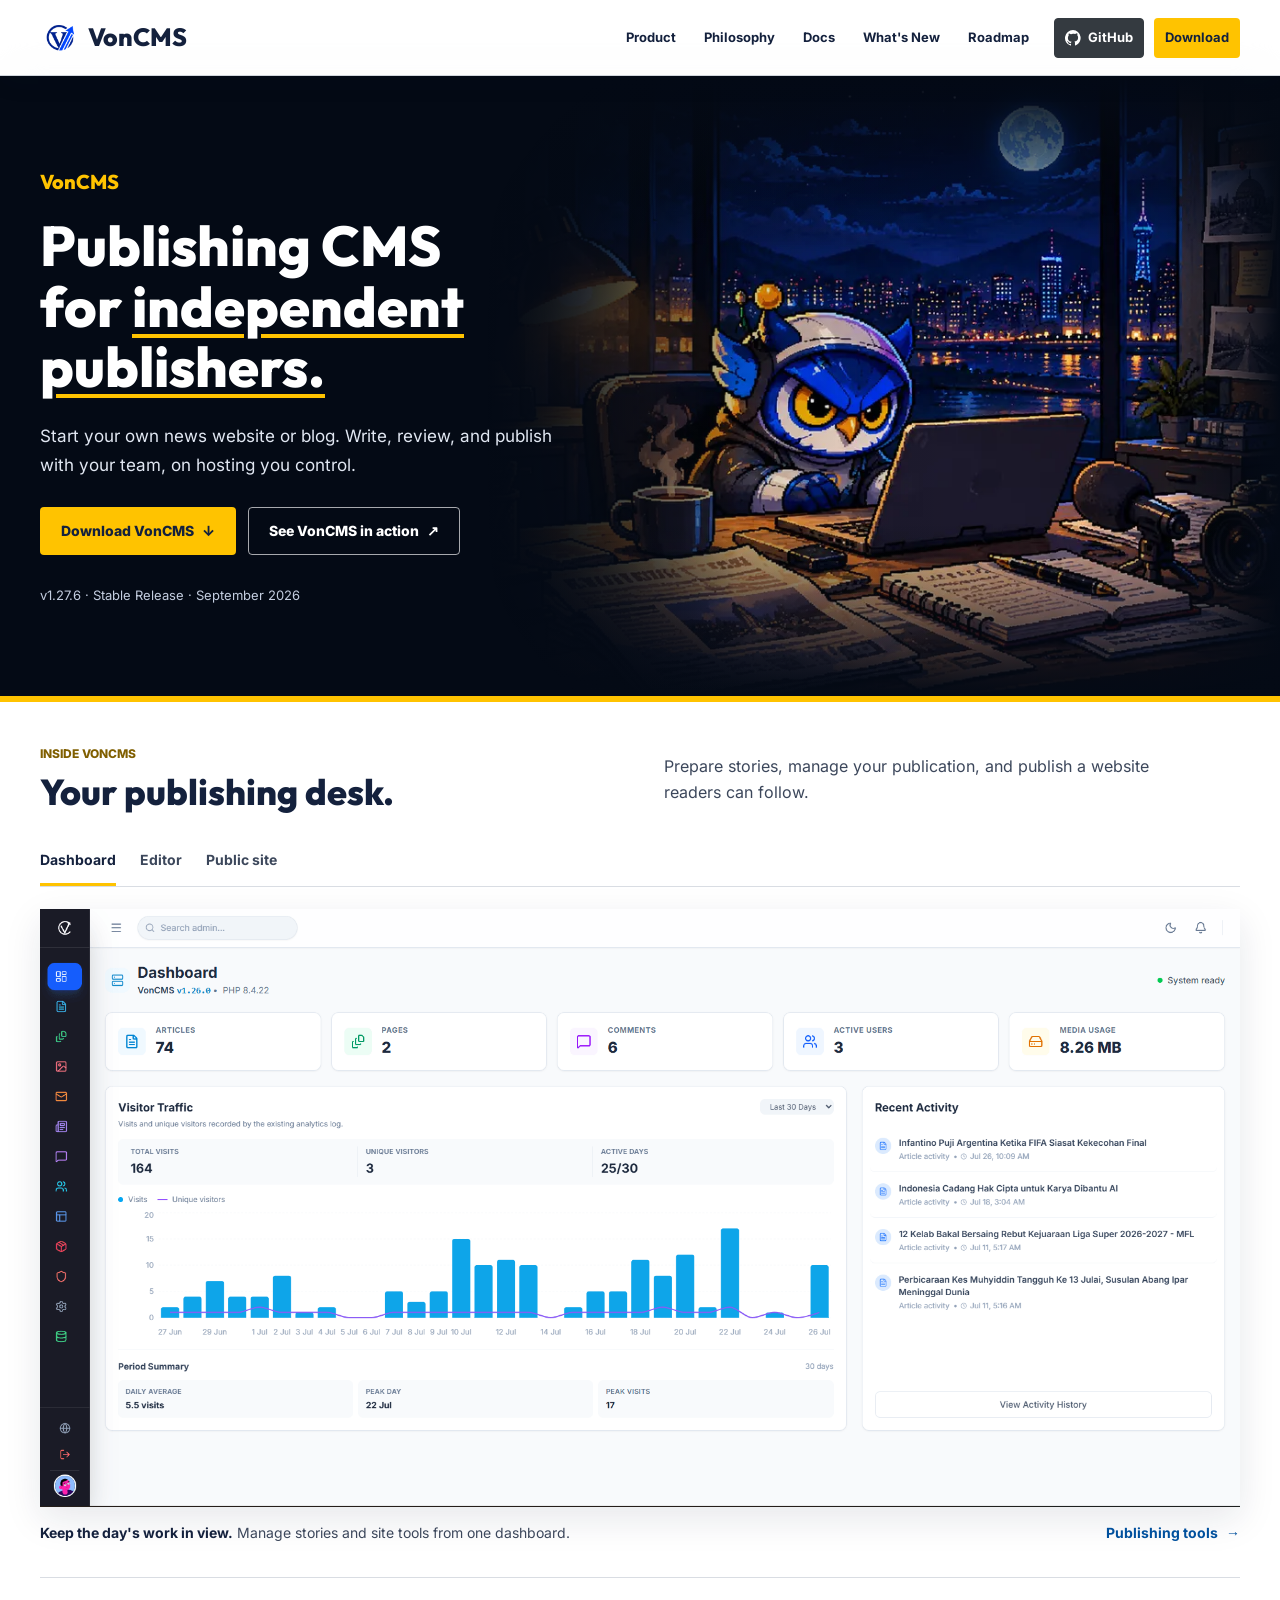
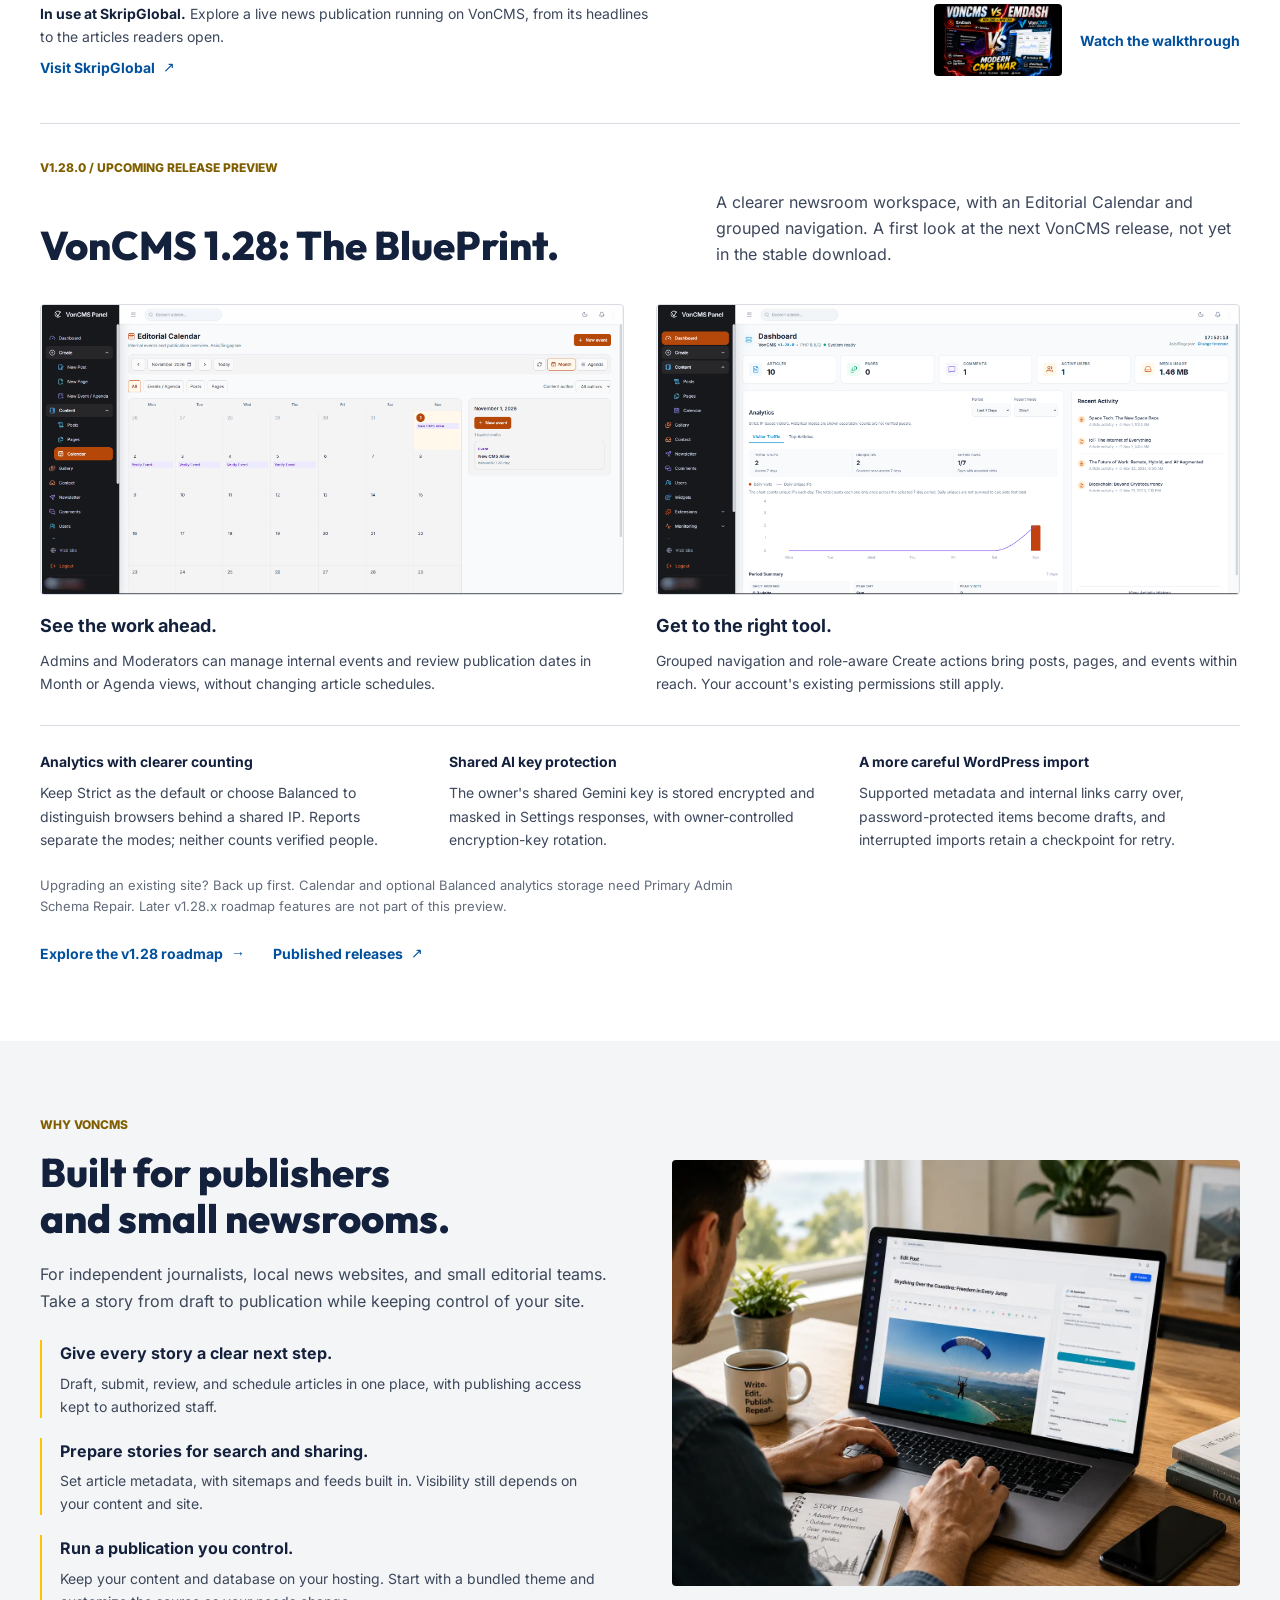
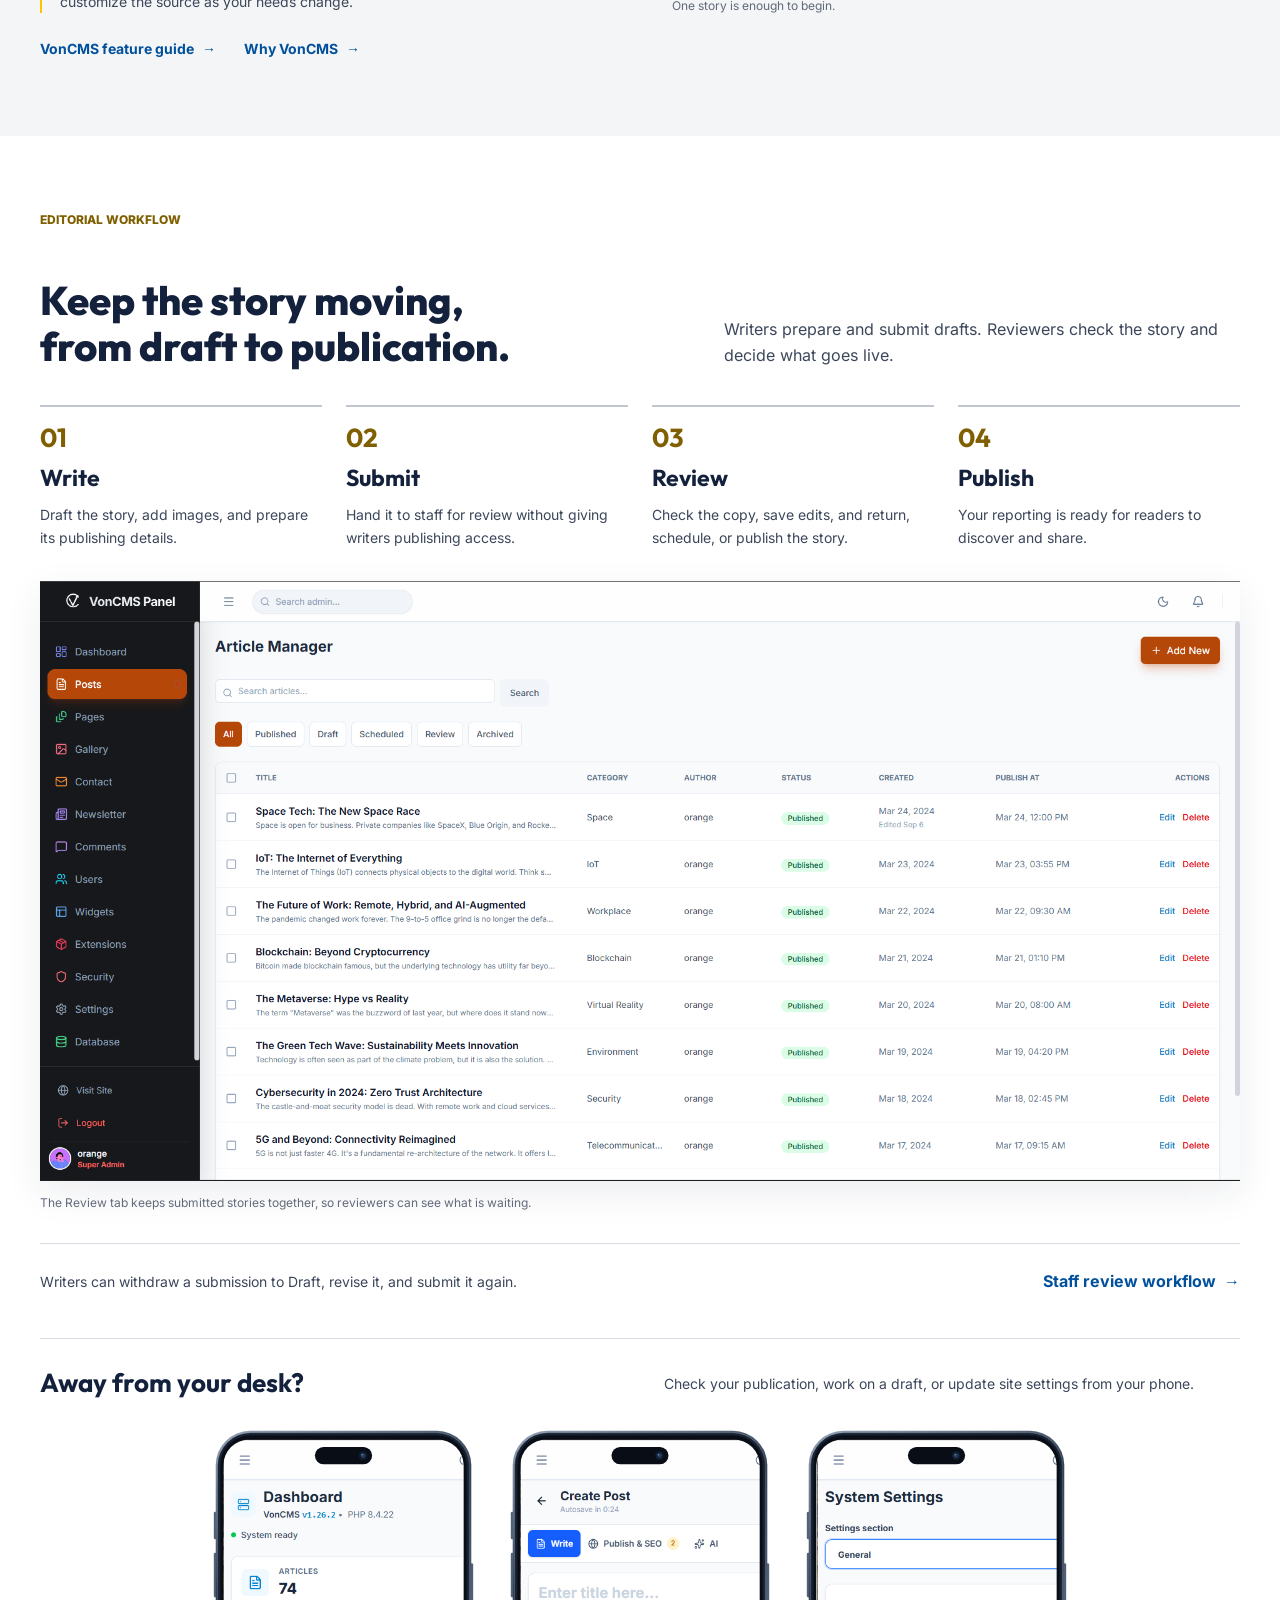
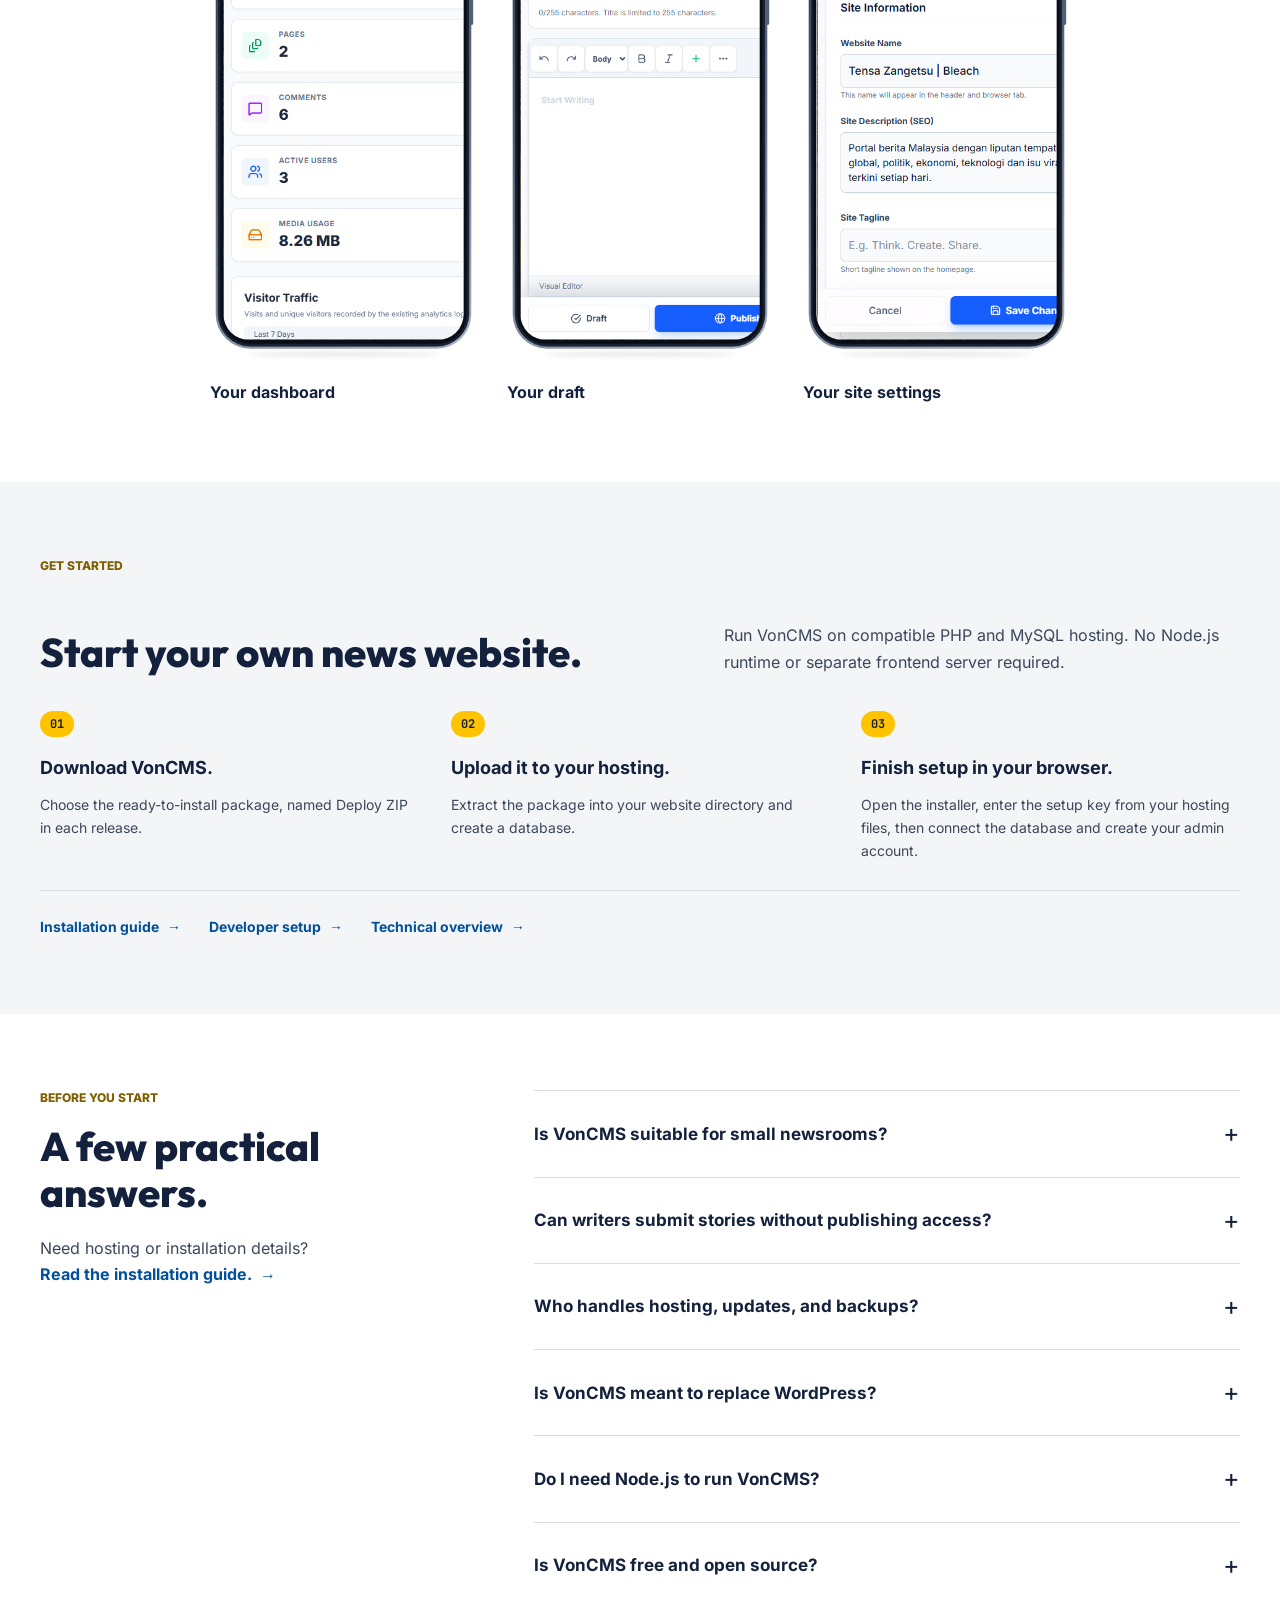
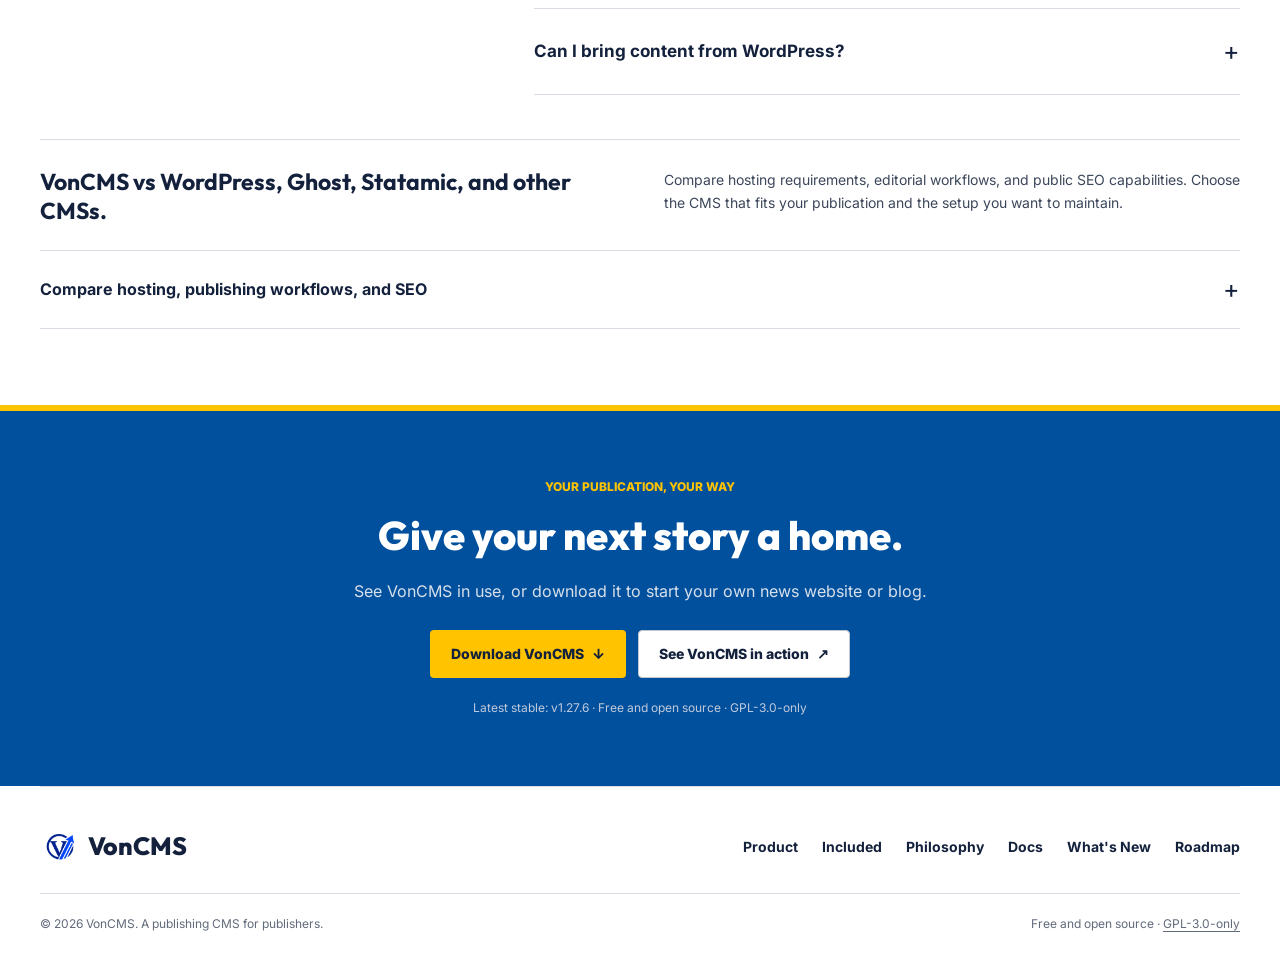
==== index.html @ f48add12 "Highlight upcoming VonCMS 1.28 with newsroom UI previews" ====
<!DOCTYPE html>
<html lang="en">
<head>
<meta charset="UTF-8">
<meta name="viewport" content="width=device-width, initial-scale=1">
<meta name="referrer" content="strict-origin-when-cross-origin">
<meta name="robots" content="index, follow, max-image-preview:large">
<title>Self-Hosted News &amp; Publishing CMS for Newsrooms | VonCMS</title>
<meta name="description" content="VonCMS is a self-hosted content management system (CMS) for publishers, journalists, and small newsrooms. Run news websites and blogs on your own hosting.">
<link rel="canonical" href="https://getvoncms.com/">
<link rel="alternate" hreflang="en" href="https://getvoncms.com/">
<link rel="alternate" hreflang="x-default" href="https://getvoncms.com/">
<link rel="icon" type="image/x-icon" href="upload/icon.ico?v=20260811">
<link rel="apple-touch-icon" href="upload/logo2.png">
<meta property="og:type" content="website">
<meta property="og:url" content="https://getvoncms.com/">
<meta property="og:title" content="Self-Hosted News &amp; Publishing CMS for Newsrooms | VonCMS">
<meta property="og:description" content="VonCMS is a self-hosted content management system (CMS) for publishers, journalists, and small newsrooms. Run news websites and blogs on your own hosting.">
<meta property="og:site_name" content="VonCMS">
<meta property="og:locale" content="en_US">
<meta property="og:image" content="https://getvoncms.com/upload/owlr.png">
<meta property="og:image:width" content="1024">
<meta property="og:image:height" content="1024">
<meta property="og:image:alt" content="Vorro, the VonCMS owl mascot">
<meta name="twitter:card" content="summary_large_image">
<meta name="twitter:url" content="https://getvoncms.com/">
<meta name="twitter:title" content="Self-Hosted News &amp; Publishing CMS for Newsrooms | VonCMS">
<meta name="twitter:description" content="VonCMS is a self-hosted content management system (CMS) for publishers, journalists, and small newsrooms. Run news websites and blogs on your own hosting.">
<meta name="twitter:image" content="https://getvoncms.com/upload/owlr.png">
<meta name="twitter:image:alt" content="Vorro, the VonCMS owl mascot">
<script type="application/ld+json">
{
  "@context": "https://schema.org",
  "@type": "SoftwareApplication",
  "@id": "https://getvoncms.com/#software",
  "name": "VonCMS",
  "url": "https://getvoncms.com/",
  "operatingSystem": "Linux, Windows",
  "applicationCategory": "BusinessApplication",
  "applicationSubCategory": "Publishing CMS",
  "softwareVersion": "1.27.6",
  "description": "VonCMS is a self-hosted content management system (CMS) for publishers, journalists, and small newsrooms. Run news websites and blogs on your own hosting.",
  "publisher": {
    "@id": "https://getvoncms.com/#project"
  },
  "offers": {
    "@type": "Offer",
    "price": "0",
    "priceCurrency": "USD"
  },
  "license": "https://github.com/Vondereich/VonCMS/blob/main/LICENSE.md",
  "downloadUrl": "https://github.com/Vondereich/VonCMS/releases/latest",
  "releaseNotes": "https://getvoncms.com/whats-new.html",
  "audience": {
    "@type": "Audience",
    "audienceType": "Newsrooms, publishers, and journalists"
  },
  "author": {
    "@type": "Organization",
    "name": "Vondereich"
  }
}
</script>
<script type="application/ld+json">
{
  "@context": "https://schema.org", "@type": "WebSite", "name": "VonCMS",
  "url": "https://getvoncms.com/", "description": "A self-hosted news and publishing CMS for newsrooms, publishers, and journalists.",
  "publisher": { "@id": "https://getvoncms.com/#project" }
}
</script>
<script type="application/ld+json">
{
  "@context": "https://schema.org",
  "@type": ["Organization", "Project"],
  "@id": "https://getvoncms.com/#project",
  "name": "VonCMS",
  "url": "https://getvoncms.com/",
  "description": "An open-source project developing a self-hosted news and publishing CMS.",
  "logo": "https://getvoncms.com/upload/logo2.png",
  "sameAs": ["https://github.com/Vondereich/VonCMS"]
}
</script>
<script type="application/ld+json">
{
  "@context": "https://schema.org", "@type": "FAQPage",
  "mainEntity": [
    { "@type": "Question", "name": "Is VonCMS suitable for small newsrooms?", "acceptedAnswer": { "@type": "Answer", "text": "VonCMS is a self-hosted publishing CMS for independent publishers, local news websites, and small editorial teams. It brings writing, staff review, scheduling, and a public website together. Check the hosting requirements and test your workflow before moving a live publication." } },
    { "@type": "Question", "name": "Can writers submit stories without publishing access?", "acceptedAnswer": { "@type": "Answer", "text": "Yes. Writers can prepare and submit drafts for staff review without permission to publish them. Moderators, Admins, and Root can return a submission for changes, schedule it, or publish it." } },
    { "@type": "Question", "name": "Who handles hosting, updates, and backups?", "acceptedAnswer": { "@type": "Answer", "text": "Your publication is responsible for hosting, CMS updates, and backups. Manage them yourself or arrange help with a developer or hosting provider. The free software download does not include managed hosting." } },
    { "@type": "Question", "name": "Is VonCMS meant to replace WordPress?", "acceptedAnswer": { "@type": "Answer", "text": "Not for everyone. WordPress has a mature ecosystem and serves many kinds of websites. VonCMS is a smaller, publishing-focused alternative for people who want a self-hosted editorial workflow, bundled themes, and direct access to their source and data. Choose the CMS that fits your publication." } },
    { "@type": "Question", "name": "Do I need Node.js to run VonCMS?", "acceptedAnswer": { "@type": "Answer", "text": "No. The Deploy ZIP includes built frontend assets and runs on PHP and MySQL hosting. Node.js and npm are only needed if you develop from source or create a custom build." } },
    { "@type": "Question", "name": "Is VonCMS free and open source?", "acceptedAnswer": { "@type": "Answer", "text": "Yes. VonCMS is released under GPL-3.0-only. The software is free; your hosting, domain, and any optional paid services are separate costs. If you distribute modified copies, follow the license requirements." } },
    { "@type": "Question", "name": "Can I bring content from WordPress?", "acceptedAnswer": { "@type": "Answer", "text": "VonCMS includes a WordPress XML importer. Test an import on a staging site first, and check articles, media, categories, and links before changing your live website. WordPress themes and plugins are not interchangeable with VonCMS." } }
  ]
}
</script>
<link rel="preload" href="upload/fonts/inter-latin-v20.woff2" as="font" type="font/woff2" crossorigin>
<link rel="preload" href="upload/fonts/outfit-latin-v15.woff2" as="font" type="font/woff2" crossorigin>
<link rel="preload" href="upload/journalism.webp" as="image" fetchpriority="high">
<link rel="stylesheet" href="css/fonts.css?v=20261002-local">
<link rel="stylesheet" href="css/site.css?v=20261025-roadmap">
<link rel="stylesheet" href="css/style.css?v=20261102-blueprint">
</head>
<body>
<a class="skip-link" href="#page-content">Skip to content</a>
<nav class="site-nav" aria-label="Main navigation">
  <div class="nav-inner">
    <a class="nav-logo" href="index.html" aria-label="VonCMS home"><img src="upload/logo-mark-128.webp" alt="" width="38" height="38"><span>VonCMS</span></a>
    <button class="burger" id="burger-btn" type="button" aria-label="Open navigation" aria-expanded="false" aria-controls="nav-links"><span></span><span></span><span></span></button>
    <ul class="nav-links" id="nav-links">
      <li><a href="index.html#product">Product</a></li>
      <li><a href="philosophy.html">Philosophy</a></li>
      <li><a href="docs.html">Docs</a></li>
      <li><a href="whats-new.html">What's New</a></li>
      <li class="nav-roadmap"><a href="roadmap.html">Roadmap</a></li>
      <li><a href="https://github.com/Vondereich/VonCMS" class="nav-link-strong"><svg class="nav-github-icon" viewBox="0 0 16 16" aria-hidden="true"><path d="M8 0a8 8 0 0 0-2.53 15.59c.4.07.55-.17.55-.38v-1.36c-2.23.49-2.7-.95-2.7-.95-.36-.92-.89-1.17-.89-1.17-.73-.5.06-.49.06-.49.8.06 1.23.83 1.23.83.72 1.22 1.87.87 2.33.67.07-.52.28-.87.51-1.07-1.78-.2-3.65-.89-3.65-3.96 0-.88.31-1.59.82-2.15-.08-.2-.36-1.02.08-2.12 0 0 .67-.22 2.2.82A7.6 7.6 0 0 1 8 3.7c.68 0 1.36.09 2 .27 1.52-1.04 2.19-.82 2.19-.82.44 1.1.16 1.92.08 2.12.51.56.82 1.27.82 2.15 0 3.08-1.87 3.75-3.66 3.95.29.25.54.74.54 1.49v2.21c0 .21.15.46.55.38A8 8 0 0 0 8 0Z"/></svg><span>GitHub</span></a></li>
      <li><a href="https://github.com/Vondereich/VonCMS/releases/latest" class="nav-cta">Download</a></li>
    </ul>
  </div>
</nav>
<header class="hero" id="top">
  <div class="hero-visual"><img src="upload/journalism.webp" alt="Vorro, the VonCMS owl mascot, working on a news story with a laptop, camera, and reporting notes" width="1200" height="675" fetchpriority="high" decoding="async"></div>
  <div class="hero-inner shell">
    <div class="hero-content">
      <p class="hero-wordmark">VonCMS</p>
      <h1>Publishing CMS for <span class="hero-emphasis">independent publishers.</span></h1>
      <p class="hero-lede">Start your own news website or blog. Write, review, and publish with your team, on hosting you control.</p>
      <div class="hero-actions">
        <a class="btn-primary" href="https://github.com/Vondereich/VonCMS/releases/download/v.1.27.6/VonCMS_v1.27.6_Deploy.zip" data-gh-deploy-download><span>Download VonCMS</span></a>
        <a class="btn-secondary" href="https://skripglobal.com/">See VonCMS in action</a>
      </div>
      <div class="hero-release">
        <span data-gh-version-badge>v1.27.6 &middot; Stable Release &middot; September 2026</span>
      </div>
    </div>
  </div>
</header>
<main id="page-content">
  <section class="home-section" id="product">
    <div class="shell">
      <div class="section-heading product-heading"><span class="section-kicker">Inside VonCMS</span><h2>Your publishing desk.</h2><p>Prepare stories, manage your publication, and publish a website readers can follow.</p></div>
      <div class="product-tabs" id="themes" aria-label="Product views">
        <a id="tab-dashboard" href="#view-dashboard">Dashboard</a><a id="tab-editor" href="#view-editor">Editor</a><a id="tab-public" href="#view-public">Public site</a>
      </div>
      <figure class="product-panel" id="view-dashboard" data-view="dashboard"><img class="lightbox-trigger" src="upload/dashboard.png" alt="VonCMS React admin dashboard for managing a publishing website" width="1920" height="957" loading="lazy" decoding="async"><figcaption><span><strong>Keep the day's work in view.</strong> Manage stories and site tools from one dashboard.</span><a class="text-link" href="docs.html#included">Publishing tools</a></figcaption></figure>
      <figure class="product-panel" id="view-editor" data-view="editor"><img class="lightbox-trigger" src="upload/Editor.webp" alt="VonCMS TipTap article editor with publishing and SEO settings" width="1920" height="2213" loading="lazy" decoding="async"><figcaption><span><strong>Get the story ready to publish.</strong> Write the copy, add media, and prepare its search and sharing details.</span><a class="text-link" href="docs.html#workflow">Editorial workflow</a></figcaption></figure>
      <figure class="product-panel" id="view-public" data-view="public"><img class="lightbox-trigger" src="upload/TechpressDemo.webp" alt="VonCMS TechPress news website with featured stories and category sections" width="864" height="1582" loading="lazy" decoding="async"><figcaption><span><strong>Give your reporting a home.</strong> TechPress organizes headlines and categories into a public news website.</span><a class="text-link" href="https://skripglobal.com/">See VonCMS in action</a></figcaption></figure>
      <div class="product-proof">
        <div class="production-example"><p><strong>In use at SkripGlobal.</strong> Explore a live news publication running on VonCMS, from its headlines to the articles readers open.</p><a class="text-link" href="https://skripglobal.com/">Visit SkripGlobal</a></div>
        <a class="walkthrough-link" id="walkthrough" href="https://www.youtube.com/watch?v=glbqEG37aiM"><img src="upload/ytthumbnail.jpg" alt="VonCMS product walkthrough video thumbnail" width="1280" height="720" loading="lazy" decoding="async"><span>Watch the walkthrough</span></a>
      </div>
      <section class="release-preview" id="blueprint" aria-labelledby="blueprint-title">
        <div class="section-heading"><span class="section-kicker">v1.28.0 / Upcoming release preview</span><h2 id="blueprint-title">VonCMS 1.28: The BluePrint.</h2><p>A clearer newsroom workspace, with an Editorial Calendar and grouped navigation. A first look at the next VonCMS release, not yet in the stable download.</p></div>
        <div class="release-preview-grid">
          <figure><img class="lightbox-trigger" src="upload/calendar.png" alt="VonCMS v1.28 Editorial Calendar showing a month view, internal events, content filters, and day details" width="1920" height="959" loading="lazy" decoding="async"><figcaption><strong>See the work ahead.</strong><span>Admins and Moderators can manage internal events and review publication dates in Month or Agenda views, without changing article schedules.</span></figcaption></figure>
          <figure><img class="lightbox-trigger" src="upload/new%20dropdown.png" alt="VonCMS v1.28 dashboard with grouped Content, Extensions, and Monitoring navigation and analytics report controls" width="1920" height="959" loading="lazy" decoding="async"><figcaption><strong>Get to the right tool.</strong><span>Grouped navigation and role-aware Create actions bring posts, pages, and events within reach. Your account's existing permissions still apply.</span></figcaption></figure>
        </div>
        <dl class="release-highlights">
          <div><dt>Analytics with clearer counting</dt><dd>Keep Strict as the default or choose Balanced to distinguish browsers behind a shared IP. Reports separate the modes; neither counts verified people.</dd></div>
          <div><dt>Shared AI key protection</dt><dd>The owner's shared Gemini key is stored encrypted and masked in Settings responses, with owner-controlled encryption-key rotation.</dd></div>
          <div><dt>A more careful WordPress import</dt><dd>Supported metadata and internal links carry over, password-protected items become drafts, and interrupted imports retain a checkpoint for retry.</dd></div>
        </dl>
        <p class="release-preview-note">Upgrading an existing site? Back up first. Calendar and optional Balanced analytics storage need Primary Admin Schema Repair. Later v1.28.x roadmap features are not part of this preview.</p>
        <div class="section-links"><a class="text-link" href="roadmap.html#v1-28-0">Explore the v1.28 roadmap</a><a class="text-link" href="https://github.com/Vondereich/VonCMS/releases">Published releases</a></div>
      </section>
    </div>
  </section>
  <section class="home-section soft" id="why">
    <div class="shell split">
      <div class="section-copy"><span class="section-kicker">Why VonCMS</span><h2>Built for publishers and small newsrooms.</h2><p id="audience">For independent journalists, local news websites, and small editorial teams. Take a story from draft to publication while keeping control of your site.</p><div class="why-points" id="included"><div class="why-point"><strong>Give every story a clear next step.</strong><span>Draft, submit, review, and schedule articles in one place, with publishing access kept to authorized staff.</span></div><div class="why-point"><strong>Prepare stories for search and sharing.</strong><span>Set article metadata, with sitemaps and feeds built in. Visibility still depends on your content and site.</span></div><div class="why-point"><strong>Run a publication you control.</strong><span>Keep your content and database on your hosting. Start with a bundled theme and customize the source as your needs change.</span></div></div><div class="section-links"><a class="text-link" href="docs.html#included">VonCMS feature guide</a><a class="text-link" href="philosophy.html">Why VonCMS</a></div></div>
      <figure class="why-visual"><img src="upload/publisher.webp" alt="Illustration of an independent publisher working on a publication" width="1536" height="1024" loading="lazy" decoding="async"><figcaption>One story is enough to begin.</figcaption></figure>
    </div>
  </section>
  <section class="home-section" id="publishing">
    <div class="shell">
      <div class="section-heading"><span class="section-kicker">Editorial workflow</span><h2>Keep the story moving, from draft to publication.</h2><p>Writers prepare and submit drafts. Reviewers check the story and decide what goes live.</p></div>
      <ol class="workflow-list"><li><span>01</span><h3>Write</h3><p>Draft the story, add images, and prepare its publishing details.</p></li><li><span>02</span><h3>Submit</h3><p>Hand it to staff for review without giving writers publishing access.</p></li><li><span>03</span><h3>Review</h3><p>Check the copy, save edits, and return, schedule, or publish the story.</p></li><li><span>04</span><h3>Publish</h3><p>Your reporting is ready for readers to discover and share.</p></li></ol>
      <figure class="workflow-preview"><img class="lightbox-trigger" src="upload/reviewtab.png" alt="VonCMS Article Manager with Published, Draft, Scheduled, Review, and Archived tabs" width="1920" height="960" loading="lazy" decoding="async"><figcaption>The Review tab keeps submitted stories together, so reviewers can see what is waiting.</figcaption></figure>
      <div class="workflow-foot"><p>Writers can withdraw a submission to Draft, revise it, and submit it again.</p><a class="text-link" href="docs.html#workflow">Staff review workflow</a></div>
      <div class="mobile-publishing" id="post-anywhere">
      <div class="mobile-heading"><h3>Away from your desk?</h3><p>Check your publication, work on a draft, or update site settings from your phone.</p></div>
      <div class="mobile-device-grid" role="region" aria-label="VonCMS mobile publishing screens" tabindex="0">
        <figure><div class="mobile-device-frame"><img class="mobile-device-shell" src="upload/phone-frame.svg?v=20261001-modern" alt="" width="560" height="1120" loading="lazy" decoding="async"><div class="mobile-device-screen"><img class="lightbox-trigger" src="upload/m2.png" alt="VonCMS publishing dashboard with article, page, and visitor statistics on a phone" width="502" height="810" loading="lazy" decoding="async"></div></div><figcaption class="mobile-device-copy"><strong>Your dashboard</strong></figcaption></figure>
        <figure><div class="mobile-device-frame"><img class="mobile-device-shell" src="upload/phone-frame.svg?v=20261001-modern" alt="" width="560" height="1120" loading="lazy" decoding="async"><div class="mobile-device-screen"><img class="lightbox-trigger" src="upload/m1.png" alt="VonCMS mobile article editor with Write, Publish and SEO, and AI tabs" width="502" height="810" loading="lazy" decoding="async"></div></div><figcaption class="mobile-device-copy"><strong>Your draft</strong></figcaption></figure>
        <figure><div class="mobile-device-frame"><img class="mobile-device-shell" src="upload/phone-frame.svg?v=20261001-modern" alt="" width="560" height="1120" loading="lazy" decoding="async"><div class="mobile-device-screen"><img class="lightbox-trigger" src="upload/m3.png" alt="VonCMS mobile site settings for publication identity and SEO description" width="502" height="810" loading="lazy" decoding="async"></div></div><figcaption class="mobile-device-copy"><strong>Your site settings</strong></figcaption></figure>
      </div>
      </div>
    </div>
  </section>
  <section class="home-section soft" id="install">
    <div class="shell">
      <div class="section-heading"><span class="section-kicker">Get started</span><h2>Start your own news website.</h2><p>Run VonCMS on compatible PHP and MySQL hosting. No Node.js runtime or separate frontend server required.</p></div>
      <ol class="install-steps" id="paths"><li><strong>Download VonCMS.</strong><p>Choose the ready-to-install package, named Deploy ZIP in each release.</p></li><li><strong>Upload it to your hosting.</strong><p>Extract the package into your website directory and create a database.</p></li><li><strong>Finish setup in your browser.</strong><p>Open the installer, enter the setup key from your hosting files, then connect the database and create your admin account.</p></li></ol>
      <div class="install-guides"><a class="text-link" href="docs.html#install">Installation guide</a><a class="text-link" id="developers" href="docs.html#source">Developer setup</a><a class="text-link" id="architecture" href="docs.html#architecture">Technical overview</a></div>
    </div>
  </section>
  <section class="home-section" id="faq">
    <div class="shell">
      <div class="faq-layout"><div><span class="section-kicker">Before you start</span><h2>A few practical answers.</h2><p class="faq-intro">Need hosting or installation details? <a class="text-link" href="docs.html#install">Read the installation guide.</a></p></div><div class="faq-list">
        <details><summary>Is VonCMS suitable for small newsrooms?</summary><p>VonCMS is a self-hosted publishing CMS for independent publishers, local news websites, and small editorial teams. It brings writing, staff review, scheduling, and a public website together. Check the <a class="text-link" href="docs.html#requirements">hosting requirements</a> and test your workflow before moving a live publication.</p></details>
        <details><summary>Can writers submit stories without publishing access?</summary><p>Yes. Writers can prepare and submit drafts for <a class="text-link" href="docs.html#workflow">staff review</a> without permission to publish them. Moderators, Admins, and Root can return a submission for changes, schedule it, or publish it.</p></details>
        <details><summary>Who handles hosting, updates, and backups?</summary><p>Your publication is responsible for hosting, <a class="text-link" href="docs.html#upgrade">CMS updates</a>, and <a class="text-link" href="docs.html#database">backups</a>. Manage them yourself or arrange help with a developer or hosting provider. The free software download does not include managed hosting.</p></details>
        <details><summary>Is VonCMS meant to replace WordPress?</summary><p>Not for everyone. WordPress has a mature ecosystem and serves many kinds of websites. VonCMS is a smaller, publishing-focused alternative for people who want a self-hosted editorial workflow, bundled themes, and direct access to their source and data. Choose the CMS that fits your publication.</p></details>
        <details><summary>Do I need Node.js to run VonCMS?</summary><p>No. The Deploy ZIP includes built frontend assets and runs on PHP and MySQL hosting. Node.js and npm are only needed if you develop from source or create a custom build.</p></details>
        <details><summary>Is VonCMS free and open source?</summary><p>Yes. VonCMS is released under <a class="text-link" href="https://github.com/Vondereich/VonCMS/blob/main/LICENSE.md">GPL-3.0-only</a>. The software is free; your hosting, domain, and any optional paid services are separate costs. If you distribute modified copies, follow the license requirements.</p></details>
        <details><summary>Can I bring content from WordPress?</summary><p>VonCMS includes a WordPress XML importer. Test an import on a staging site first, and check articles, media, categories, and links before changing your live website. WordPress themes and plugins are not interchangeable with VonCMS.</p></details>
      </div></div>
      <div class="comparison-overview" id="positioning">
        <div class="comparison-heading"><h3>VonCMS vs WordPress, Ghost, Statamic, and other CMSs.</h3><p>Compare hosting requirements, editorial workflows, and public SEO capabilities. Choose the CMS that fits your publication and the setup you want to maintain.</p></div>
        <details class="comparison-detail" id="compare-options">
        <summary>Compare hosting, publishing workflows, and SEO</summary>
        <div class="comparison-content">
      <div class="comparison-controls" role="group" aria-label="Compare VonCMS with another CMS" hidden>
        <span>Compare with</span>
        <div>
          <button type="button" data-compare="wordpress" aria-pressed="true">WordPress</button>
          <button type="button" data-compare="ghost" aria-pressed="false">Ghost</button>
          <button type="button" data-compare="emdash" aria-pressed="false">EmDash</button>
          <button type="button" data-compare="grav" aria-pressed="false">Grav</button>
          <button type="button" data-compare="statamic" aria-pressed="false">Statamic</button>
          <button type="button" data-compare="strapi" aria-pressed="false">Strapi</button>
          <button type="button" data-compare="payload" aria-pressed="false">Payload</button>
          <button type="button" data-compare="october" aria-pressed="false">October CMS</button>
        </div>
      </div>
      <div class="comparison-frame"><table class="comparison-table"><caption>VonCMS vs other publishing CMSs</caption>
        <thead><tr><th scope="col">What matters</th><th scope="col" class="th-voncms">VonCMS</th><th scope="col" data-cms="wordpress">WordPress</th><th scope="col" data-cms="ghost">Ghost</th><th scope="col" data-cms="emdash">EmDash</th><th scope="col" data-cms="grav">Grav</th><th scope="col" data-cms="statamic">Statamic</th><th scope="col" data-cms="strapi">Strapi</th><th scope="col" data-cms="payload">Payload</th><th scope="col" data-cms="october">October CMS</th></tr></thead>
        <tbody>
          <tr>
            <th scope="row">Hosting</th>
            <td class="td-voncms" data-label="VonCMS"><strong>PHP + MySQL</strong><span>Deploy ZIP with built assets. No Node.js runtime.</span></td>
            <td data-cms="wordpress" data-label="WordPress"><strong>PHP + MySQL / MariaDB</strong><span>Self-hosted or managed hosting.</span></td>
            <td data-cms="ghost" data-label="Ghost"><strong>Node.js or Ghost(Pro)</strong><span>Self-host the app or use its managed service.</span></td>
            <td data-cms="emdash" data-label="EmDash"><strong>Workers or Node.js</strong><span>A TypeScript CMS built on Astro.</span></td>
            <td data-cms="grav" data-label="Grav"><strong>PHP + files</strong><span>Flat-file CMS with no database required.</span></td>
            <td data-cms="statamic" data-label="Statamic"><strong>PHP + Composer</strong><span>Laravel-based CMS with flat-file or database storage.</span></td>
            <td data-cms="strapi" data-label="Strapi"><strong>Node.js + SQL database</strong><span>Headless APIs with a frontend you build or integrate.</span></td>
            <td data-cms="payload" data-label="Payload"><strong>Node.js + Next.js</strong><span>MongoDB, PostgreSQL, or SQLite adapters.</span></td>
            <td data-cms="october" data-label="October CMS"><strong>PHP + database</strong><span>Composer-based setup with a required license key.</span></td>
          </tr>
          <tr>
            <th scope="row">Team publishing</th>
            <td class="td-voncms" data-label="VonCMS"><strong>Writer submissions</strong><span>Staff review, return, schedule, and publish.</span></td>
            <td data-cms="wordpress" data-label="WordPress"><strong>Contributor review</strong><span>Contributors submit; authorized editors publish.</span></td>
            <td data-cms="ghost" data-label="Ghost"><strong>Staff roles</strong><span>Contributor, author, editor, and admin permissions.</span></td>
            <td data-cms="emdash" data-label="EmDash"><strong>Role permissions</strong><span>Administrator, editor, author, and contributor.</span></td>
            <td data-cms="grav" data-label="Grav"><strong>Admin users and permissions</strong><span>Check your review workflow and permission setup.</span></td>
            <td data-cms="statamic" data-label="Statamic"><strong>Users, roles, and revisions</strong><span>Multiple users and revisions require Pro.</span></td>
            <td data-cms="strapi" data-label="Strapi"><strong>Draft &amp; Publish</strong><span>Review Workflows require the Enterprise plan.</span></td>
            <td data-cms="payload" data-label="Payload"><strong>Drafts and access control</strong><span>Configure publishing rules for your collections.</span></td>
            <td data-cms="october" data-label="October CMS"><strong>Backend roles and permissions</strong><span>Build the workflow with your chosen content tools.</span></td>
          </tr>
          <tr>
            <th scope="row">Public SEO</th>
            <td class="td-voncms" data-label="VonCMS"><strong>Native public output</strong><span>Metadata, canonicals, schema, sitemaps, and feeds.</span></td>
            <td data-cms="wordpress" data-label="WordPress"><strong>Core and plugins</strong><span>Core sitemaps and feeds; plugins add richer SEO controls.</span></td>
            <td data-cms="ghost" data-label="Ghost"><strong>Built-in SEO</strong><span>Metadata, canonicals, schema, sitemaps, and social cards.</span></td>
            <td data-cms="emdash" data-label="EmDash"><strong>Astro-based rendering</strong><span>Check current theme and metadata requirements.</span></td>
            <td data-cms="grav" data-label="Grav"><strong>Page metadata controls</strong><span>Check theme output, sitemap, and feed plugins.</span></td>
            <td data-cms="statamic" data-label="Statamic"><strong>Templates + SEO add-ons</strong><span>SEO Pro adds metadata, social cards, schema, and sitemaps.</span></td>
            <td data-cms="strapi" data-label="Strapi"><strong>Frontend implementation</strong><span>Your frontend controls metadata and crawlable pages.</span></td>
            <td data-cms="payload" data-label="Payload"><strong>SEO plugin + frontend</strong><span>Store SEO fields and render metadata in your site.</span></td>
            <td data-cms="october" data-label="October CMS"><strong>Theme templates and metadata</strong><span>Configure page metadata and additional SEO output.</span></td>
          </tr>
          <tr>
            <th scope="row">What to explore</th>
            <td class="td-voncms" data-label="VonCMS"><strong>A focused publishing baseline</strong><span>Six themes, an editorial workflow, and open source customization.</span></td>
            <td data-cms="wordpress" data-label="WordPress"><strong>A broad ecosystem</strong><span>Choose from a mature theme and plugin ecosystem.</span></td>
            <td data-cms="ghost" data-label="Ghost"><strong>Publication and membership tools</strong><span>Evaluate newsletters, memberships, and subscriptions.</span></td>
            <td data-cms="emdash" data-label="EmDash"><strong>A TypeScript stack</strong><span>Evaluate sandboxed plugins and deployment options.</span></td>
            <td data-cms="grav" data-label="Grav"><strong>Flat-file site management</strong><span>Markdown content, themes, and plugin options.</span></td>
            <td data-cms="statamic" data-label="Statamic"><strong>Laravel-based content modeling</strong><span>Blueprints, Antlers or Blade templates, and starter kits.</span></td>
            <td data-cms="strapi" data-label="Strapi"><strong>Structured content APIs</strong><span>Model content and connect it to your chosen frontend.</span></td>
            <td data-cms="payload" data-label="Payload"><strong>Code-first customization</strong><span>Define collections, permissions, and frontend behavior.</span></td>
            <td data-cms="october" data-label="October CMS"><strong>Laravel-based customization</strong><span>Themes, components, and plugins for custom sites.</span></td>
          </tr>
      </tbody></table></div>
      <div class="comparison-fit">
        <div><h3>A practical fit</h3><p>Choose VonCMS for PHP hosting, an editorial workflow, bundled themes, and source you can change.</p></div>
        <div><h3>Compare further</h3><p>Memberships, a specific integration, or your preferred development stack may point elsewhere.</p></div>
      </div>
      <details class="comparison-sources">
        <summary>Method and official sources</summary>
        <p>These notes compare documented capabilities, not speed or security benchmarks. Features can depend on version, plan, plugins, and configuration. Frontend responsibilities follow each product's documented architecture. Check your real workflow before moving.</p>
        <ul>
          <li><a href="https://github.com/Vondereich/VonCMS/tree/main/docs">VonCMS docs</a></li>
          <li><a href="https://wordpress.org/about/requirements/">WordPress requirements</a></li>
          <li><a href="https://wordpress.org/documentation/article/roles-and-capabilities/">WordPress roles</a></li>
          <li><a href="https://ghost.org/help/seo/">Ghost SEO</a></li>
          <li><a href="https://ghost.org/help/managing-staff-user-profiles/">Ghost roles</a></li>
          <li><a href="https://blog.cloudflare.com/emdash-wordpress/">EmDash introduction</a></li>
          <li><a href="https://learn.getgrav.org/2/basics/what-is-grav">Grav overview</a></li>
          <li><a href="https://learn.getgrav.org/2/admin-panel">Grav administration</a></li>
          <li><a href="https://learn.getgrav.org/2/content/headers">Grav page metadata</a></li>
          <li><a href="https://statamic.dev/getting-started/requirements">Statamic requirements</a></li>
          <li><a href="https://statamic.dev/control-panel/users">Statamic users and permissions</a></li>
          <li><a href="https://statamic.com/pricing">Statamic Core and Pro features</a></li>
          <li><a href="https://statamic.com/addons/statamic/seo-pro/docs">Statamic SEO Pro</a></li>
          <li><a href="https://docs.strapi.io/cms/deployment">Strapi deployment</a></li>
          <li><a href="https://docs.strapi.io/cms/features/draft-and-publish">Strapi drafts</a></li>
          <li><a href="https://docs.strapi.io/cms/features/review-workflows">Strapi review workflows</a></li>
          <li><a href="https://docs.strapi.io/cms/api/content-api">Strapi content APIs</a></li>
          <li><a href="https://payloadcms.com/docs/getting-started/installation">Payload installation</a></li>
          <li><a href="https://payloadcms.com/docs/versions/drafts">Payload drafts</a></li>
          <li><a href="https://payloadcms.com/docs/access-control/overview">Payload access control</a></li>
          <li><a href="https://payloadcms.com/docs/plugins/seo">Payload SEO plugin</a></li>
          <li><a href="https://docs.octobercms.com/4.x/setup/installation.html">October CMS installation</a></li>
          <li><a href="https://docs.octobercms.com/4.x/extend/backend/users.html">October CMS permissions</a></li>
          <li><a href="https://docs.octobercms.com/4.x/cms/themes/pages.html">October CMS page templates</a></li>
        </ul>
      </details>
        </div>
        </details>
      </div>
    </div>
  </section>
  <section class="home-section cta-section" id="get-voncms"><div class="shell"><span class="section-kicker">Your publication, your way</span><h2>Give your next story a home.</h2><p>See VonCMS in use, or download it to start your own news website or blog.</p><div class="hero-actions"><a class="btn-primary" href="https://github.com/Vondereich/VonCMS/releases/download/v.1.27.6/VonCMS_v1.27.6_Deploy.zip" data-gh-deploy-download><span>Download VonCMS</span></a><a class="btn-secondary" href="https://skripglobal.com/">See VonCMS in action</a></div><p class="cta-note" data-gh-cta-note>Latest stable: v1.27.6 &middot; Free and open source &middot; GPL-3.0-only</p></div></section>
</main>
<footer class="site-footer">
  <div class="footer-top"><a class="footer-brand" href="index.html"><img src="upload/logo-mark-128.webp" alt="" width="38" height="38"><span>VonCMS</span></a><ul class="footer-links"><li><a href="index.html#product">Product</a></li><li><a href="index.html#included">Included</a></li><li><a href="philosophy.html">Philosophy</a></li><li><a href="docs.html">Docs</a></li><li><a href="whats-new.html">What's New</a></li><li><a href="roadmap.html">Roadmap</a></li></ul></div>
  <div class="footer-bottom"><p>&copy; <span data-current-year>2026</span> VonCMS. A publishing CMS for publishers.</p><p>Free and open source &middot; <a href="https://github.com/Vondereich/VonCMS/blob/main/LICENSE.md">GPL-3.0-only</a></p></div>
</footer>
<script src="js/main.js?v=20261002-simple-flow" defer></script>
</body>
</html>
---- css/fonts.css ----
/* Keep the existing weight matching; a variable range would change intermediate weights. */
@font-face { font-family: "Inter"; font-style: normal; font-weight: 400; font-display: swap; src: url("../upload/fonts/inter-latin-v20.woff2") format("woff2"); unicode-range: U+0000-00FF, U+0131, U+0152-0153, U+02BB-02BC, U+02C6, U+02DA, U+02DC, U+0304, U+0308, U+0329, U+2000-206F, U+20AC, U+2122, U+2191, U+2193, U+2212, U+2215, U+FEFF, U+FFFD; }
@font-face { font-family: "Inter"; font-style: normal; font-weight: 500; font-display: swap; src: url("../upload/fonts/inter-latin-v20.woff2") format("woff2"); unicode-range: U+0000-00FF, U+0131, U+0152-0153, U+02BB-02BC, U+02C6, U+02DA, U+02DC, U+0304, U+0308, U+0329, U+2000-206F, U+20AC, U+2122, U+2191, U+2193, U+2212, U+2215, U+FEFF, U+FFFD; }
@font-face { font-family: "Inter"; font-style: normal; font-weight: 600; font-display: swap; src: url("../upload/fonts/inter-latin-v20.woff2") format("woff2"); unicode-range: U+0000-00FF, U+0131, U+0152-0153, U+02BB-02BC, U+02C6, U+02DA, U+02DC, U+0304, U+0308, U+0329, U+2000-206F, U+20AC, U+2122, U+2191, U+2193, U+2212, U+2215, U+FEFF, U+FFFD; }
@font-face { font-family: "Inter"; font-style: normal; font-weight: 700; font-display: swap; src: url("../upload/fonts/inter-latin-v20.woff2") format("woff2"); unicode-range: U+0000-00FF, U+0131, U+0152-0153, U+02BB-02BC, U+02C6, U+02DA, U+02DC, U+0304, U+0308, U+0329, U+2000-206F, U+20AC, U+2122, U+2191, U+2193, U+2212, U+2215, U+FEFF, U+FFFD; }
@font-face { font-family: "Inter"; font-style: normal; font-weight: 800; font-display: swap; src: url("../upload/fonts/inter-latin-v20.woff2") format("woff2"); unicode-range: U+0000-00FF, U+0131, U+0152-0153, U+02BB-02BC, U+02C6, U+02DA, U+02DC, U+0304, U+0308, U+0329, U+2000-206F, U+20AC, U+2122, U+2191, U+2193, U+2212, U+2215, U+FEFF, U+FFFD; }
@font-face { font-family: "Outfit"; font-style: normal; font-weight: 700; font-display: swap; src: url("../upload/fonts/outfit-latin-v15.woff2") format("woff2"); unicode-range: U+0000-00FF, U+0131, U+0152-0153, U+02BB-02BC, U+02C6, U+02DA, U+02DC, U+0304, U+0308, U+0329, U+2000-206F, U+20AC, U+2122, U+2191, U+2193, U+2212, U+2215, U+FEFF, U+FFFD; }
@font-face { font-family: "Outfit"; font-style: normal; font-weight: 800; font-display: swap; src: url("../upload/fonts/outfit-latin-v15.woff2") format("woff2"); unicode-range: U+0000-00FF, U+0131, U+0152-0153, U+02BB-02BC, U+02C6, U+02DA, U+02DC, U+0304, U+0308, U+0329, U+2000-206F, U+20AC, U+2122, U+2191, U+2193, U+2212, U+2215, U+FEFF, U+FFFD; }
@font-face { font-family: "Outfit"; font-style: normal; font-weight: 900; font-display: swap; src: url("../upload/fonts/outfit-latin-v15.woff2") format("woff2"); unicode-range: U+0000-00FF, U+0131, U+0152-0153, U+02BB-02BC, U+02C6, U+02DA, U+02DC, U+0304, U+0308, U+0329, U+2000-206F, U+20AC, U+2122, U+2191, U+2193, U+2212, U+2215, U+FEFF, U+FFFD; }
@font-face { font-family: "JetBrains Mono"; font-style: normal; font-weight: 400; font-display: swap; src: url("../upload/fonts/jetbrains-mono-latin-v24.woff2") format("woff2"); unicode-range: U+0000-00FF, U+0131, U+0152-0153, U+02BB-02BC, U+02C6, U+02DA, U+02DC, U+0304, U+0308, U+0329, U+2000-206F, U+20AC, U+2122, U+2191, U+2193, U+2212, U+2215, U+FEFF, U+FFFD; }
@font-face { font-family: "JetBrains Mono"; font-style: normal; font-weight: 500; font-display: swap; src: url("../upload/fonts/jetbrains-mono-latin-v24.woff2") format("woff2"); unicode-range: U+0000-00FF, U+0131, U+0152-0153, U+02BB-02BC, U+02C6, U+02DA, U+02DC, U+0304, U+0308, U+0329, U+2000-206F, U+20AC, U+2122, U+2191, U+2193, U+2212, U+2215, U+FEFF, U+FFFD; }
@font-face { font-family: "JetBrains Mono"; font-style: normal; font-weight: 700; font-display: swap; src: url("../upload/fonts/jetbrains-mono-latin-v24.woff2") format("woff2"); unicode-range: U+0000-00FF, U+0131, U+0152-0153, U+02BB-02BC, U+02C6, U+02DA, U+02DC, U+0304, U+0308, U+0329, U+2000-206F, U+20AC, U+2122, U+2191, U+2193, U+2212, U+2215, U+FEFF, U+FFFD; }
---- css/site.css ----
*, *::before, *::after { box-sizing: border-box; }
:root {
  --navy: #14213d;
  --ink: #14213d;
  --blue: #00509d;
  --yellow: #ffc300;
  --yellow-hover: #e6af00;
  --yellow-soft: #fff4cc;
  --gold: #805f00;
  --paper: #f4f5f6;
  --white: #ffffff;
  --body: #3c475b;
  --muted: #626b7b;
  --line: #d9dde3;
  --line-strong: #bfc6d0;
  --nav-height: 76px;
  --shell: 1200px;
}
html { scroll-behavior: smooth; scroll-padding-top: 100px; }
body { margin: 0; min-width: 320px; padding-top: var(--nav-height); background: var(--white); color: var(--ink); font: 16px/1.65 "Inter", Arial, sans-serif; -webkit-font-smoothing: antialiased; }
h1, h2, h3, h4, p, figure, dl { margin: 0; }
h1, h2, h3, h4 { font-family: "Outfit", Arial, sans-serif; letter-spacing: 0; }
h1 { font-size: 60px; line-height: 1.08; font-weight: 800; text-wrap: balance; }
h2 { font-size: 40px; line-height: 1.15; font-weight: 750; text-wrap: balance; }
h3 { font-size: 23px; line-height: 1.25; font-weight: 700; }
h4 { font-size: 19px; line-height: 1.35; }
p { color: var(--body); }
a { color: inherit; text-decoration: none; }
img { display: block; max-width: 100%; height: auto; }
button, input { font: inherit; }
button { cursor: pointer; }
button, a { -webkit-tap-highlight-color: transparent; }
:focus-visible { outline: 3px solid var(--blue); outline-offset: 4px; }
[hidden] { display: none !important; }
.shell { width: min(var(--shell), calc(100% - 64px)); margin-inline: auto; }
.skip-link { position: fixed; z-index: 2000; left: 16px; top: -70px; padding: 10px 16px; background: var(--navy); color: white; }
.skip-link:focus { top: 8px; }
.site-nav { position: fixed; z-index: 1000; inset: 0 0 auto; height: var(--nav-height); border-bottom: 1px solid rgba(191,198,208,.72); background: rgba(255,255,255,.65); -webkit-backdrop-filter: blur(20px) saturate(135%); backdrop-filter: blur(20px) saturate(135%); box-shadow: 0 8px 24px rgba(20,33,61,.05); }
.nav-inner { width: min(var(--shell), calc(100% - 64px)); height: 100%; margin-inline: auto; display: flex; align-items: center; justify-content: space-between; gap: 24px; }
.nav-logo, .footer-brand { display: inline-flex; align-items: center; gap: 10px; flex-shrink: 0; font-family: "Outfit", Arial, sans-serif; font-size: 25px; font-weight: 800; line-height: 1; }
.nav-logo img, .footer-brand img { width: 38px; height: 38px; object-fit: contain; }
.nav-logo img { transition: filter .2s, transform .2s; }
.nav-logo:hover img { transform: scale(1.07); filter: drop-shadow(0 0 7px rgba(255,195,0,.5)); }
.nav-links { display: flex; align-items: center; gap: 6px; margin: 0; padding: 0; list-style: none; }
.nav-links li { display: flex; margin: 0; }
.nav-links a { display: inline-flex; align-items: center; justify-content: center; gap: 7px; min-height: 40px; padding: 8px 10px; font-size: 13px; line-height: 1.2; font-weight: 700; border: 1px solid transparent; border-radius: 4px; }
.nav-links a:hover { background: var(--paper); }
.nav-links a[aria-current="page"] { color: var(--navy); border-bottom-color: var(--yellow); border-radius: 0; }
.nav-links .nav-link-strong { margin-left: 8px; color: white; background: #343a40; border-color: #343a40; }
.nav-links .nav-link-strong:hover { background: #20252b; }
.nav-links .nav-cta { margin-left: 4px; background: var(--yellow); color: var(--navy); }
.nav-links .nav-cta:hover { background: var(--yellow-hover); }
.nav-github-icon { width: 16px; height: 16px; fill: currentColor; flex: 0 0 auto; }
.burger { display: none; width: 44px; height: 44px; flex-shrink: 0; flex-direction: column; align-items: center; justify-content: center; gap: 5px; border: 1px solid var(--line-strong); border-radius: 4px; background: white; }
.burger span { width: 20px; height: 2px; background: var(--navy); transition: transform .2s, opacity .2s; }
.burger.active span:nth-child(1) { transform: translateY(7px) rotate(45deg); }
.burger.active span:nth-child(2) { opacity: 0; }
.burger.active span:nth-child(3) { transform: translateY(-7px) rotate(-45deg); }
.eyebrow, .section-kicker, .hero-badge, .release-kicker { display: block; margin-bottom: 16px; color: var(--gold); font-size: 12px; line-height: 1.4; font-weight: 800; letter-spacing: 0; text-transform: uppercase; }
.section-heading { display: grid; grid-template-columns: 1.2fr 1fr; align-items: end; gap: 64px; margin-bottom: 36px; }
.section-heading p { max-width: 52ch; }
.section-heading .section-kicker { grid-column: 1 / -1; margin-bottom: -16px; }
.text-link { display: inline-flex; align-items: center; gap: 8px; color: var(--blue); font-weight: 700; text-decoration: none; transition: color .18s; }
.text-link::after { content: "\2192"; flex: none; font-size: 1em; font-weight: 400; line-height: 1; transition: transform .18s ease; }
.text-link[href^="https://"]::after { content: "\2197"; }
.text-link:hover { color: var(--navy); }
.text-link:hover::after { transform: translateX(3px); }
.text-link[href^="https://"]:hover::after { transform: translate(2px, -2px); }
.btn-primary, .btn-secondary, .release-button { display: inline-flex; align-items: center; justify-content: center; gap: 8px; min-height: 48px; padding: 12px 20px; border: 1px solid transparent; border-radius: 4px; font-size: 14px; font-weight: 750; line-height: 1.3; transition: background .15s, border-color .15s; }
.btn-primary, .release-button-primary { color: var(--navy); background: var(--yellow); }
.btn-primary:hover, .release-button-primary:hover { background: var(--yellow-hover); }
.btn-secondary, .release-button-secondary { color: var(--navy); border-color: var(--line-strong); background: white; }
.btn-secondary:hover, .release-button-secondary:hover { border-color: var(--navy); background: var(--paper); }
.btn-primary[data-gh-deploy-download]::after { content: "\2193"; }
.btn-secondary[href^="https://"]::after { content: "\2197"; }
.guide-links .btn-primary::after, .guide-links .btn-secondary::after { content: "\2192"; }
.hero-actions, .release-actions { display: flex; flex-wrap: wrap; gap: 12px; margin-top: 26px; }
.note, .small-note { color: var(--muted); font-size: 13px; line-height: 1.6; }
.site-footer { width: min(var(--shell), calc(100% - 64px)); margin-inline: auto; padding: 38px 0 28px; border-top: 1px solid var(--line); }
.footer-top { display: flex; align-items: center; justify-content: space-between; gap: 32px; }
.footer-links { display: flex; flex-wrap: wrap; align-items: center; gap: 24px; margin: 0; padding: 0; list-style: none; }
.footer-links li { display: flex; align-items: center; margin: 0; }
.footer-links a { display: flex; align-items: center; min-height: 44px; font-size: 14px; font-weight: 650; line-height: 1; }
.footer-links a:hover, .footer-links a[aria-current="page"] { color: var(--blue); text-decoration: underline; text-underline-offset: 5px; }
.footer-bottom { display: flex; align-items: center; justify-content: space-between; gap: 24px; margin-top: 24px; padding-top: 20px; border-top: 1px solid var(--line); }
.footer-bottom p { font-size: 12px; color: var(--muted); }
.footer-bottom a { text-decoration: underline; text-underline-offset: 3px; }
code, pre { font-family: "JetBrains Mono", Consolas, monospace; font-size: 13px; }
code { padding: 2px 5px; border-radius: 3px; background: #eef0f3; overflow-wrap: anywhere; }
pre { max-width: 100%; padding: 24px; overflow-x: auto; border-radius: 4px; background: #11296b; color: var(--yellow); line-height: 1.85; }
pre code { padding: 0; background: none; color: inherit; overflow-wrap: normal; }
.lightbox-trigger { cursor: zoom-in; }
#lightbox { position: fixed; inset: 0; z-index: 3000; display: none; width: 100%; height: 100%; max-width: none; max-height: none; margin: 0; border: 0; align-items: center; justify-content: center; padding: 56px 24px 24px; background: rgba(8,14,27,.94); }
#lightbox.active { display: flex; }
#lightbox img { max-width: 100%; max-height: 88vh; object-fit: contain; }
.lightbox-close { position: absolute; right: 20px; top: 10px; width: 44px; height: 44px; border: 0; background: transparent; color: white; font-size: 32px; }
.page-trail { display: flex; align-items: center; gap: 12px; margin-bottom: 26px; font-size: 13px; color: var(--muted); }
.page-trail a:hover { text-decoration: underline; }
.toast { position: fixed; z-index: 1100; right: max(20px, env(safe-area-inset-right)); bottom: max(20px, env(safe-area-inset-bottom)); width: min(360px, calc(100% - 40px)); max-height: calc(100svh - 40px); overflow-y: auto; border: 1px solid var(--line); border-bottom: 3px solid var(--yellow); border-radius: 4px; background: white; box-shadow: 0 16px 48px rgba(20,33,61,.22); opacity: 0; visibility: hidden; transform: translateY(12px); transition: opacity .2s, transform .2s, visibility .2s; }
.toast.active { opacity: 1; visibility: visible; transform: none; }
.toast-visual { position: relative; height: 92px; overflow: hidden; background: var(--navy); }
.toast-visual img { width: 100%; height: 100%; object-fit: cover; object-position: center 52%; }
.toast-visual::after { content: ""; position: absolute; inset: 0; background: linear-gradient(90deg, rgba(4,10,21,.75), transparent 42%, rgba(4,10,21,.12)); }
.toast-brand { position: absolute; z-index: 1; top: 14px; left: 20px; color: var(--yellow); font-family: "Outfit", Arial, sans-serif; font-size: 17px; font-weight: 800; }
.toast-x-close { position: absolute; z-index: 1; right: 6px; top: 6px; display: grid; place-items: center; width: 44px; height: 44px; border: 1px solid rgba(255,255,255,.3); border-radius: 4px; background: rgba(4,10,21,.75); color: white; font-size: 24px; line-height: 1; }
.toast-x-close:hover { background: white; color: var(--navy); }
.toast-content { padding: 20px; }
.toast-title { font-family: "Outfit", Arial, sans-serif; font-weight: 700; font-size: 21px; line-height: 1.25; }
.toast-desc { margin-top: 8px; color: var(--body); font-size: 13px; line-height: 1.65; }
.toast-actions { display: flex; gap: 8px; margin-top: 16px; }
.toast-btn { display: inline-flex; align-items: center; justify-content: center; min-height: 44px; padding: 10px 12px; border: 1px solid transparent; border-radius: 4px; font-size: 13px; font-weight: 700; line-height: 1.3; text-align: center; transition: background .15s, color .15s; }
.toast-btn-primary { flex: 1; background: var(--yellow); color: var(--navy); }
.toast-btn-primary:hover { background: var(--yellow-hover); }
.toast-btn-secondary { flex: none; padding-inline: 8px; background: transparent; color: var(--body); }
.toast-btn-secondary:hover { background: var(--paper); color: var(--navy); }
.toast-note { margin-top: 12px; color: var(--muted); font-size: 11px; line-height: 1.5; }
@media (max-width: 1100px) { .nav-links { gap: 0; } .nav-links a { font-size: 12px; padding-inline: 7px; } .nav-inner { gap: 12px; } }
@media (max-width: 900px) {
  :root { --nav-height: 68px; }
  .js .burger { display: flex; }
  html:not(.js) body { padding-top: 0; }
  html:not(.js) .site-nav { position: static; height: auto; }
  html:not(.js) .nav-inner { flex-wrap: wrap; padding-block: 16px; }
  html:not(.js) .nav-links { position: static; display: grid; grid-template-columns: 1fr 1fr; width: 100%; padding: 0; box-shadow: none; border: 0; }
  .nav-links { position: absolute; top: 100%; left: 0; right: 0; display: none; padding: 16px 32px 24px; gap: 8px; background: rgba(255,255,255,.88); -webkit-backdrop-filter: blur(20px) saturate(135%); backdrop-filter: blur(20px) saturate(135%); border-bottom: 1px solid var(--line); box-shadow: 0 12px 20px rgba(20,33,61,.08); max-height: calc(100svh - var(--nav-height)); overflow-y: auto; }
  .nav-links.open { display: grid; grid-template-columns: 1fr 1fr; }
  .nav-links .nav-roadmap { grid-column: 1 / -1; }
  .nav-links a { width: 100%; min-height: 46px; padding: 10px; font-size: 14px; background: var(--paper); border-color: var(--line); border-radius: 4px; }
  .nav-links a[aria-current="page"] { border-color: var(--yellow); background: var(--yellow-soft); border-radius: 4px; }
  .nav-links .nav-link-strong, .nav-links .nav-cta { margin: 4px 0 0; }
  .section-heading { gap: 24px; }
  h1 { font-size: 48px; }
  h2 { font-size: 34px; }
  .footer-top { align-items: start; }
  .footer-links { gap: 8px 20px; justify-content: flex-end; }
}
@media (max-width: 600px) {
  .shell, .nav-inner, .site-footer { width: calc(100% - 40px); }
  .nav-links { padding-inline: 20px; }
  .nav-logo, .footer-brand { font-size: 23px; }
  .nav-logo img, .footer-brand img { width: 34px; height: 34px; }
  h1 { font-size: 38px; }
  h2 { font-size: 30px; }
  h3 { font-size: 21px; }
  .section-heading { grid-template-columns: 1fr; gap: 14px; margin-bottom: 28px; }
  .section-heading .section-kicker { margin-bottom: 0; }
  .footer-top, .footer-bottom { flex-direction: column; align-items: flex-start; gap: 16px; }
  .footer-links { justify-content: flex-start; gap: 4px 18px; }
  pre { padding: 18px; font-size: 12px; }
}
@media (prefers-reduced-motion: reduce) { html { scroll-behavior: auto; } *, *::before, *::after { animation-duration: .01ms !important; transition-duration: .01ms !important; } }
---- css/style.css ----
.hero { position: relative; overflow: hidden; border-bottom: 6px solid var(--yellow); background: #040a15; color: white; }
.hero::after { content: ""; position: absolute; inset: 0; background: linear-gradient(90deg, rgba(4,10,21,.96), rgba(4,10,21,.72) 32%, rgba(4,10,21,.15) 58%, transparent 75%); pointer-events: none; }
.hero-inner { position: relative; z-index: 1; display: flex; align-items: center; padding-block: 56px; min-height: 620px; }
.hero-content { width: 46%; max-width: 550px; animation: hero-arrive .6s ease-out both; }
.hero-wordmark { margin-bottom: 18px; color: var(--yellow); font-family: "Outfit", Arial, sans-serif; font-size: 20px; font-weight: 750; }
.hero h1 { font-size: 56px; max-width: 650px; }
.hero-emphasis { text-decoration: underline; text-decoration-color: var(--yellow); text-decoration-thickness: 4px; text-underline-offset: 7px; }
@keyframes hero-arrive { from { opacity: 0; transform: translateY(12px); } to { opacity: 1; transform: none; } }
.hero-lede { max-width: 55ch; margin-top: 24px; color: #e1e7f2; font-size: 17px; line-height: 1.75; }
.hero .btn-secondary { border-color: rgba(255,255,255,.65); background: transparent; color: white; }
.hero .btn-secondary:hover { border-color: white; background: white; color: #11296b; }
.hero-visual { position: absolute; inset: 0; pointer-events: none; }
.hero-visual img { position: absolute; top: 0; right: 0; width: 62%; height: 100%; object-fit: cover; object-position: 30% center; -webkit-mask-image: linear-gradient(90deg, transparent, #000 32%), radial-gradient(ellipse 72% 72% at 65% 52%, #000 46%, rgba(0,0,0,.86) 66%, transparent); mask-image: linear-gradient(90deg, transparent, #000 32%), radial-gradient(ellipse 72% 72% at 65% 52%, #000 46%, rgba(0,0,0,.86) 66%, transparent); -webkit-mask-composite: source-in; mask-composite: intersect; }
.hero-visual::after { content: ""; position: absolute; inset: 0; background: linear-gradient(#040a15, transparent 28%, transparent 72%, #040a15), linear-gradient(270deg, #040a15, transparent 9%); }
.hero-release { margin-top: 30px; display: flex; flex-wrap: wrap; align-items: center; gap: 10px 18px; font-size: 13px; }
.hero-release span { color: #c4cee0; }
.home-section { padding-block: 76px; scroll-margin-top: 88px; }
.home-section.soft { background: var(--paper); }
#product { padding-top: 44px; }
.product-heading { grid-template-columns: 1fr 1fr; align-items: center; gap: 8px 48px; margin-bottom: 24px; }
.product-heading .section-kicker { grid-column: 1; margin-bottom: 0; }
.product-heading h2 { grid-column: 1; grid-row: 2; font-size: 36px; }
.product-heading p { grid-column: 2; grid-row: 1 / span 2; }
.product-tabs { display: flex; flex-wrap: wrap; gap: 8px 24px; margin-bottom: 22px; border-bottom: 1px solid var(--line); }
.product-tabs a { padding: 12px 0; border-bottom: 3px solid transparent; font-size: 14px; font-weight: 700; color: var(--body); }
.product-tabs a[aria-selected="true"], .product-tabs a:hover { border-bottom-color: var(--yellow); color: var(--navy); }
.product-panel { margin-bottom: 32px; scroll-margin-top: 100px; }
.product-panel img { width: 100%; aspect-ratio: 16 / 8.8; object-fit: cover; object-position: top; background: var(--paper); box-shadow: 0 12px 35px rgba(20,33,61,.1); }
.product-panel[data-view="dashboard"] img { aspect-ratio: 1920 / 957; object-fit: contain; }
.product-panel[data-view="editor"] img { aspect-ratio: 16 / 8.8; }
.product-panel figcaption { display: flex; justify-content: space-between; gap: 24px; margin-top: 14px; color: var(--body); font-size: 14px; }
.product-panel figcaption strong { color: var(--navy); }
.product-panel figcaption a { flex-shrink: 0; }
.product-proof { display: grid; grid-template-columns: 1.15fr 1fr; align-items: center; gap: 32px; padding-top: 24px; border-top: 1px solid var(--line); }
.production-example { display: flex; flex-direction: column; align-items: flex-start; gap: 8px; font-size: 14px; }
.production-example strong { color: var(--navy); }
.production-example a { flex-shrink: 0; }
.walkthrough-link { display: grid; grid-template-columns: 128px minmax(0, 1fr); align-items: center; gap: 18px; justify-self: end; font-size: 14px; font-weight: 700; color: var(--blue); }
.walkthrough-link img { width: 128px; aspect-ratio: 16/9; object-fit: cover; border-radius: 4px; }
.walkthrough-link:hover { color: var(--navy); }
.release-preview { margin-top: 44px; padding-top: 36px; border-top: 1px solid var(--line); scroll-margin-top: calc(var(--nav-height) + 24px); }
.release-preview .section-heading { gap: 12px 48px; }
.release-preview .section-kicker { margin-bottom: 0; }
.release-preview-grid { display: grid; grid-template-columns: repeat(2, minmax(0, 1fr)); gap: 32px; }
.release-preview-grid img { width: 100%; aspect-ratio: 1920 / 959; object-fit: contain; border: 1px solid var(--line); border-radius: 4px; background: var(--paper); }
.release-preview-grid figcaption { margin-top: 16px; }
.release-preview-grid figcaption strong { display: block; font-size: 18px; }
.release-preview-grid figcaption span { display: block; margin-top: 8px; font-size: 14px; color: var(--body); }
.release-highlights { display: grid; grid-template-columns: repeat(3, minmax(0, 1fr)); gap: 28px; margin-top: 30px; padding-top: 24px; border-top: 1px solid var(--line); }
.release-highlights dt { font-size: 14px; font-weight: 700; }
.release-highlights dd { margin: 8px 0 0; font-size: 14px; color: var(--body); }
.release-preview-note { margin-top: 24px; max-width: 90ch; font-size: 13px; color: var(--muted); }
.section-links { display: flex; flex-wrap: wrap; gap: 12px 28px; margin-top: 24px; font-size: 14px; }
.split { display: grid; grid-template-columns: 1fr 1fr; align-items: center; gap: 64px; }
.section-copy > p { margin-top: 20px; }
.why-points { display: grid; gap: 20px; margin-top: 26px; }
.why-point { border-left: 2px solid var(--yellow); padding-left: 18px; }
.why-point strong { display: block; font-size: 16px; }
.why-point span { display: block; margin-top: 5px; font-size: 14px; color: var(--body); }
.why-visual img { width: 100%; aspect-ratio: 4/3; object-fit: cover; border-radius: 4px; }
.why-visual figcaption { margin-top: 10px; font-size: 12px; color: var(--muted); }
.workflow-list { display: grid; grid-template-columns: repeat(4, 1fr); padding: 0; margin: 32px 0; list-style: none; gap: 24px; }
.workflow-list li { border-top: 2px solid var(--line-strong); padding-top: 18px; }
.workflow-list span { font-family: "Outfit", Arial, sans-serif; color: var(--gold); font-size: 26px; font-weight: 700; line-height: 1; }
.workflow-list h3 { margin-top: 10px; }
.workflow-list p { margin-top: 10px; font-size: 14px; }
.workflow-foot { display: flex; align-items: center; justify-content: space-between; gap: 32px; border-top: 1px solid var(--line); padding-top: 24px; }
.workflow-foot p { max-width: 75ch; font-size: 14px; }
.workflow-foot a { flex-shrink: 0; }
.workflow-preview { margin-block: 30px; }
.workflow-preview img { width: 100%; aspect-ratio: 2/1; object-fit: contain; box-shadow: 0 12px 35px rgba(20,33,61,.08); }
.workflow-preview figcaption { margin-top: 12px; color: var(--muted); font-size: 12px; }
.mobile-publishing { margin-top: 44px; padding-top: 28px; border-top: 1px solid var(--line); }
.mobile-heading { display: grid; grid-template-columns: 1fr 1fr; align-items: center; gap: 48px; margin-bottom: 28px; }
.mobile-heading h3 { font-size: 26px; }
.mobile-heading p { font-size: 14px; }
.mobile-device-grid { display: grid; grid-template-columns: repeat(3, minmax(0, 1fr)); gap: 30px; max-width: 860px; margin-inline: auto; align-items: start; }
/* Screen bounds match the transparent opening in phone-frame.svg. */
.mobile-device-frame { position: relative; aspect-ratio: 1/2; }
.mobile-device-frame .mobile-device-shell { position: relative; z-index: 1; width: 100%; height: auto; pointer-events: none; }
.mobile-device-screen { position: absolute; top: 2.142857%; left: 5%; width: 90%; height: 93.928571%; overflow: hidden; border-radius: 10.912698% / 5.228137%; background: white; }
.mobile-device-screen img { max-width: none; width: auto; height: 100%; object-fit: contain; }
.mobile-device-copy { padding-top: 18px; }
.mobile-device-copy strong { display: block; font-size: 16px; }
#themes, .why-points, .mobile-publishing, .install-guides a, .comparison-overview, .comparison-detail, .walkthrough-link { scroll-margin-top: calc(var(--nav-height) + 24px); }
.comparison-overview { margin-top: 44px; padding-top: 28px; border-top: 1px solid var(--line); }
.comparison-heading { display: grid; grid-template-columns: 1fr 1fr; gap: 48px; align-items: start; margin-bottom: 24px; }
.comparison-heading h3 { font-size: 23px; }
.comparison-heading p { font-size: 14px; }
.comparison-detail > summary { display: flex; align-items: center; justify-content: space-between; gap: 24px; min-height: 64px; padding-block: 18px; border-block: 1px solid var(--line); cursor: pointer; list-style: none; font-size: 16px; font-weight: 650; }
.comparison-detail > summary::-webkit-details-marker { display: none; }
.comparison-detail > summary::after { content: "+"; flex-shrink: 0; font-size: 25px; font-weight: 400; }
.comparison-detail[open] > summary::after { content: "\2212"; }
.comparison-content { padding-top: 28px; }
.comparison-controls { display: flex; align-items: center; gap: 20px; margin-bottom: 24px; }
.comparison-controls > span { flex-shrink: 0; font-size: 12px; color: var(--muted); }
.comparison-controls > div { display: flex; flex-wrap: wrap; gap: 4px; padding: 4px; background: var(--paper); border: 1px solid var(--line); border-radius: 4px; }
.comparison-controls button { min-height: 44px; padding: 8px 16px; border: 1px solid transparent; border-radius: 3px; background: transparent; color: var(--body); font-size: 13px; font-weight: 700; }
.comparison-controls button[aria-pressed="true"] { background: white; border-color: var(--line-strong); color: var(--navy); box-shadow: inset 0 -2px var(--yellow); }
.comparison-controls button:hover { color: var(--navy); background: white; }
.comparison-frame { overflow-x: auto; border-bottom: 1px solid var(--line-strong); }
.comparison-table { border-collapse: collapse; table-layout: fixed; width: 100%; font-size: 14px; line-height: 1.65; text-align: left; }
.comparison-table:not(.comparison-ready) { min-width: 1800px; }
.comparison-table caption { text-align: left; padding: 0 0 14px; border-bottom: 1px solid var(--line-strong); color: var(--navy); font-size: 14px; font-weight: 650; }
.comparison-table thead th { padding: 20px; font-family: "Outfit", Arial, sans-serif; font-size: 21px; border-bottom: 1px solid var(--line-strong); }
.comparison-table th, .comparison-table td { width: auto; }
.comparison-table.comparison-ready th[scope="row"], .comparison-table.comparison-ready thead th:first-child { width: 26%; }
.comparison-table.comparison-ready td, .comparison-table.comparison-ready thead th:not(:first-child) { width: 37%; }
.comparison-table td, .comparison-table th[scope="row"] { padding: 24px 20px; vertical-align: top; border-bottom: 1px solid var(--line); }
.comparison-table tbody tr:last-child > * { border-bottom: 0; }
.comparison-table td strong { display: block; margin-bottom: 7px; font-weight: 650; }
.comparison-table td span { display: block; color: var(--body); font-size: 13px; }
.comparison-table th[scope="row"] { color: var(--body); font-size: 13px; font-weight: 650; }
.comparison-table .td-voncms, .comparison-table .th-voncms { background: var(--yellow-soft); }
.comparison-fit { display: grid; grid-template-columns: 1fr 1fr; gap: 0; margin-top: 30px; border-block: 1px solid var(--line); }
.comparison-fit > div { padding: 24px 32px 24px 0; }
.comparison-fit > div + div { padding-left: 32px; border-left: 1px solid var(--line); }
.comparison-fit h3 { color: var(--gold); font-size: 12px; text-transform: uppercase; }
.comparison-fit p { max-width: 52ch; margin-top: 8px; font-size: 14px; }
.comparison-sources { margin-top: 0; border-bottom: 1px solid var(--line); color: var(--muted); font-size: 12px; }
.comparison-sources summary { display: flex; align-items: center; justify-content: space-between; gap: 20px; min-height: 52px; cursor: pointer; list-style: none; color: var(--navy); font-weight: 700; }
.comparison-sources summary::-webkit-details-marker { display: none; }
.comparison-sources summary::after { content: "+"; font-size: 20px; font-weight: 400; }
.comparison-sources[open] summary::after { content: "\2212"; }
.comparison-sources p { margin: 0 0 14px; }
.comparison-sources ul { display: flex; flex-wrap: wrap; gap: 8px 20px; margin: 0; padding: 0 0 20px; list-style: none; }
.comparison-sources a { color: var(--blue); text-decoration: underline; text-underline-offset: 3px; }
.install-steps { display: grid; grid-template-columns: repeat(3, minmax(0, 1fr)); gap: 32px; padding: 0; margin: 28px 0 0; list-style: none; counter-reset: install; }
.install-steps li { counter-increment: install; }
.install-steps li::before { content: counter(install, decimal-leading-zero); display: grid; place-items: center; width: 34px; height: 26px; margin-bottom: 16px; border-radius: 20px; background: var(--yellow); color: var(--navy); font: 700 12px/1 "JetBrains Mono", monospace; }
.install-steps strong { display: block; color: var(--navy); font-size: 18px; }
.install-steps p { margin-top: 10px; color: var(--body); font-size: 14px; }
.install-guides { display: flex; flex-wrap: wrap; gap: 12px 28px; margin-top: 28px; padding-top: 24px; border-top: 1px solid var(--line); font-size: 14px; }
.faq-layout { display: grid; grid-template-columns: .75fr 1.25fr; gap: 70px; }
.faq-intro { margin-top: 20px; }
.faq-list details { padding: 22px 0; border-top: 1px solid var(--line); }
.faq-list details:last-child { border-bottom: 1px solid var(--line); }
.faq-list summary { cursor: pointer; list-style: none; display: flex; justify-content: space-between; align-items: center; gap: 24px; font-size: 17px; font-weight: 650; }
.faq-list summary::-webkit-details-marker { display: none; }
.faq-list summary::after { content: "+"; font-size: 25px; font-weight: 400; flex-shrink: 0; }
.faq-list details[open] summary::after { content: "\2212"; }
.faq-list details p { padding-top: 16px; max-width: 65ch; font-size: 14px; }
.cta-section { text-align: center; padding-block: 68px; border-top: 6px solid var(--yellow); background: #00509d; color: white; }
.cta-section .section-kicker { color: var(--yellow); }
.cta-section h2 { max-width: 750px; margin-inline: auto; }
.cta-section p { max-width: 65ch; margin: 20px auto 0; color: #d8e0eb; }
.cta-section .hero-actions { justify-content: center; }
.cta-section .cta-note { font-size: 12px; color: #c1cadc; }
@media (min-width: 601px) and (max-width: 1100px) {
  .hero-inner { min-height: 560px; padding-block: 36px; }
  .hero-content { width: 52%; }
  .hero::after { background: linear-gradient(90deg, rgba(4,10,21,.96), rgba(4,10,21,.86) 42%, rgba(4,10,21,.45) 56%, transparent 75%); }
  .hero-visual img { top: 50%; height: 78%; transform: translateY(-50%); -webkit-mask-image: linear-gradient(90deg, transparent, #000 32%), radial-gradient(ellipse 72% 72% at 65% 52%, #000 46%, rgba(0,0,0,.86) 66%, transparent), linear-gradient(transparent, #000 20%, #000 80%, transparent); mask-image: linear-gradient(90deg, transparent, #000 32%), radial-gradient(ellipse 72% 72% at 65% 52%, #000 46%, rgba(0,0,0,.86) 66%, transparent), linear-gradient(transparent, #000 20%, #000 80%, transparent); }
  .hero h1 { font-size: 40px; }
  .hero-lede { margin-top: 18px; font-size: 16px; line-height: 1.65; }
  .hero-release { margin-top: 24px; gap: 8px 16px; font-size: 12px; }
  .hero-content .hero-actions > a { padding-inline: 14px; font-size: 13px; }
}
@media (min-width: 601px) and (max-width: 760px) {
  .hero h1 { font-size: 34px; }
}
@media (max-width: 1000px) {
  .split { gap: 36px; }
  #product { padding-top: 36px; }
  .product-heading { gap: 8px 32px; }
  .product-heading h2 { font-size: 32px; }
}
@media (max-width: 800px) {
  .home-section { padding-block: 56px; }
  .split, .faq-layout { grid-template-columns: 1fr; gap: 30px; }
  .product-proof { gap: 24px; }
  .release-preview-grid { grid-template-columns: 1fr; gap: 28px; }
  .release-highlights { grid-template-columns: 1fr; gap: 22px; }
  .mobile-heading, .comparison-heading { grid-template-columns: 1fr; gap: 12px; }
  .install-steps { gap: 24px; }
  .workflow-list { grid-template-columns: 1fr 1fr; }
  .workflow-foot { align-items: start; flex-direction: column; gap: 14px; }
  .comparison-table thead { display: none; }
  .comparison-table, .comparison-table tbody { display: block; width: 100%; }
  .comparison-table:not(.comparison-ready) { min-width: 0; }
  .comparison-table caption { display: block; width: 100%; }
  .comparison-table tbody tr { display: grid; grid-template-columns: 1fr 1fr; border-bottom: 1px solid var(--line-strong); }
  .comparison-table th[scope="row"], .comparison-table.comparison-ready th[scope="row"] { grid-column: 1 / -1; width: auto; padding: 12px 16px; background: var(--paper); }
  .comparison-table td, .comparison-table.comparison-ready td { display: block; width: auto; padding: 18px 16px; }
  .comparison-table td::before { content: attr(data-label); display: block; margin-bottom: 14px; color: var(--muted); font-size: 11px; font-weight: 750; }
  .comparison-table td strong { font-size: 13px; }
  .comparison-table tbody tr:last-child > * { border-bottom: 1px solid var(--line); }
}
@media (max-width: 600px) {
  .hero-inner { min-height: 600px; padding-block: 24px 244px; align-items: start; }
  .hero-content { width: 100%; max-width: none; }
  .hero-wordmark { margin-bottom: 12px; font-size: 18px; }
  .hero h1 { font-size: 34px; }
  .hero-emphasis { text-decoration-thickness: 3px; text-underline-offset: 5px; }
  .hero-lede { margin-top: 16px; font-size: 16px; line-height: 1.65; }
  .hero-content .hero-actions { margin-top: 20px; }
  .hero-release { margin-top: 16px; gap: 8px 16px; font-size: 12px; }
  .hero::after { background: linear-gradient(90deg, rgba(4,10,21,.45), transparent 65%); }
  .hero-visual::after { top: auto; height: 280px; background: linear-gradient(#040a15, transparent 32%, transparent 80%, #040a15), linear-gradient(270deg, #040a15, transparent 7%); }
  .hero-visual img { top: auto; bottom: 0; width: 100%; height: 280px; object-position: 30% bottom; -webkit-mask-image: radial-gradient(ellipse 90% 85% at 63% 54%, #000 46%, rgba(0,0,0,.86) 70%, transparent); mask-image: radial-gradient(ellipse 90% 85% at 63% 54%, #000 46%, rgba(0,0,0,.86) 70%, transparent); }
  .hero-content .hero-actions > a { flex-basis: 120px; }
  .hero-actions > a { flex: 1 1 140px; gap: 6px; padding-inline: 8px; font-size: 13px; text-align: center; }
  #product { padding-top: 32px; }
  .product-heading { grid-template-columns: 1fr; gap: 10px; }
  .product-heading h2, .product-heading p { grid-column: 1; grid-row: auto; }
  .product-heading h2 { font-size: 30px; }
  .product-proof { grid-template-columns: 1fr; }
  .walkthrough-link { justify-self: start; grid-template-columns: 112px minmax(0, 1fr); }
  .walkthrough-link img { width: 112px; }
  .product-tabs { flex-wrap: nowrap; gap: 0 24px; overflow-x: auto; scrollbar-width: thin; }
  .product-tabs a { flex-shrink: 0; font-size: 13px; }
  .product-panel figcaption { flex-direction: column; gap: 8px; }
  .mobile-device-grid { display: flex; gap: 18px; max-width: none; overflow-x: auto; scroll-snap-type: x mandatory; padding-bottom: 16px; }
  .mobile-device-grid > figure { flex: 0 0 78%; max-width: 260px; scroll-snap-align: start; }
  .install-steps { grid-template-columns: 1fr; gap: 28px; }
  .workflow-list { gap: 26px 20px; }
  .workflow-list h3 { font-size: 20px; }
  .workflow-list p { font-size: 13px; }
  .cta-section { padding-block: 48px; }
  .comparison-controls { flex-direction: column; align-items: start; gap: 10px; }
  .comparison-controls > div { width: 100%; display: grid; grid-template-columns: repeat(2, minmax(0, 1fr)); }
  .comparison-controls button { padding-inline: 10px; }
  .comparison-controls button:last-child { grid-column: 1 / -1; }
  .comparison-fit { grid-template-columns: 1fr; }
  .comparison-fit > div { padding: 20px 0; }
  .comparison-fit > div + div { padding-left: 0; border-top: 1px solid var(--line); border-left: 0; }
}
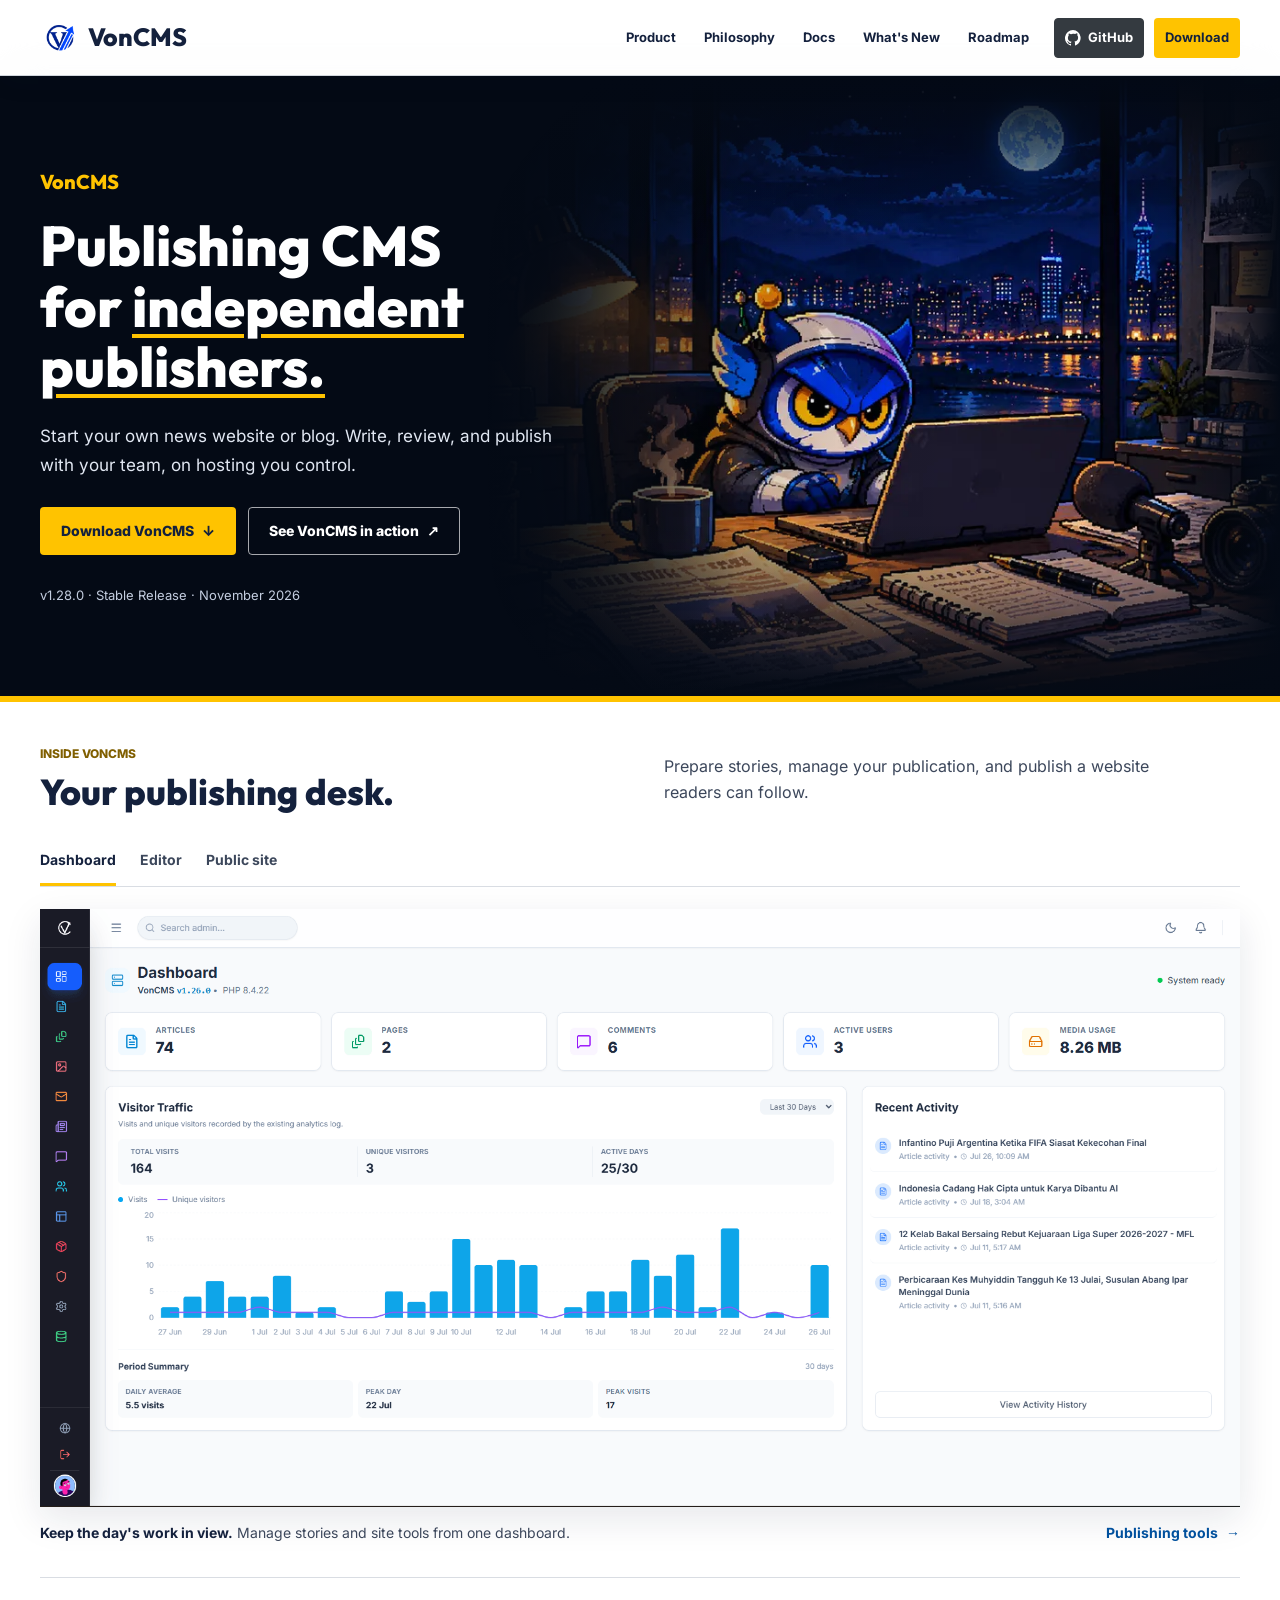
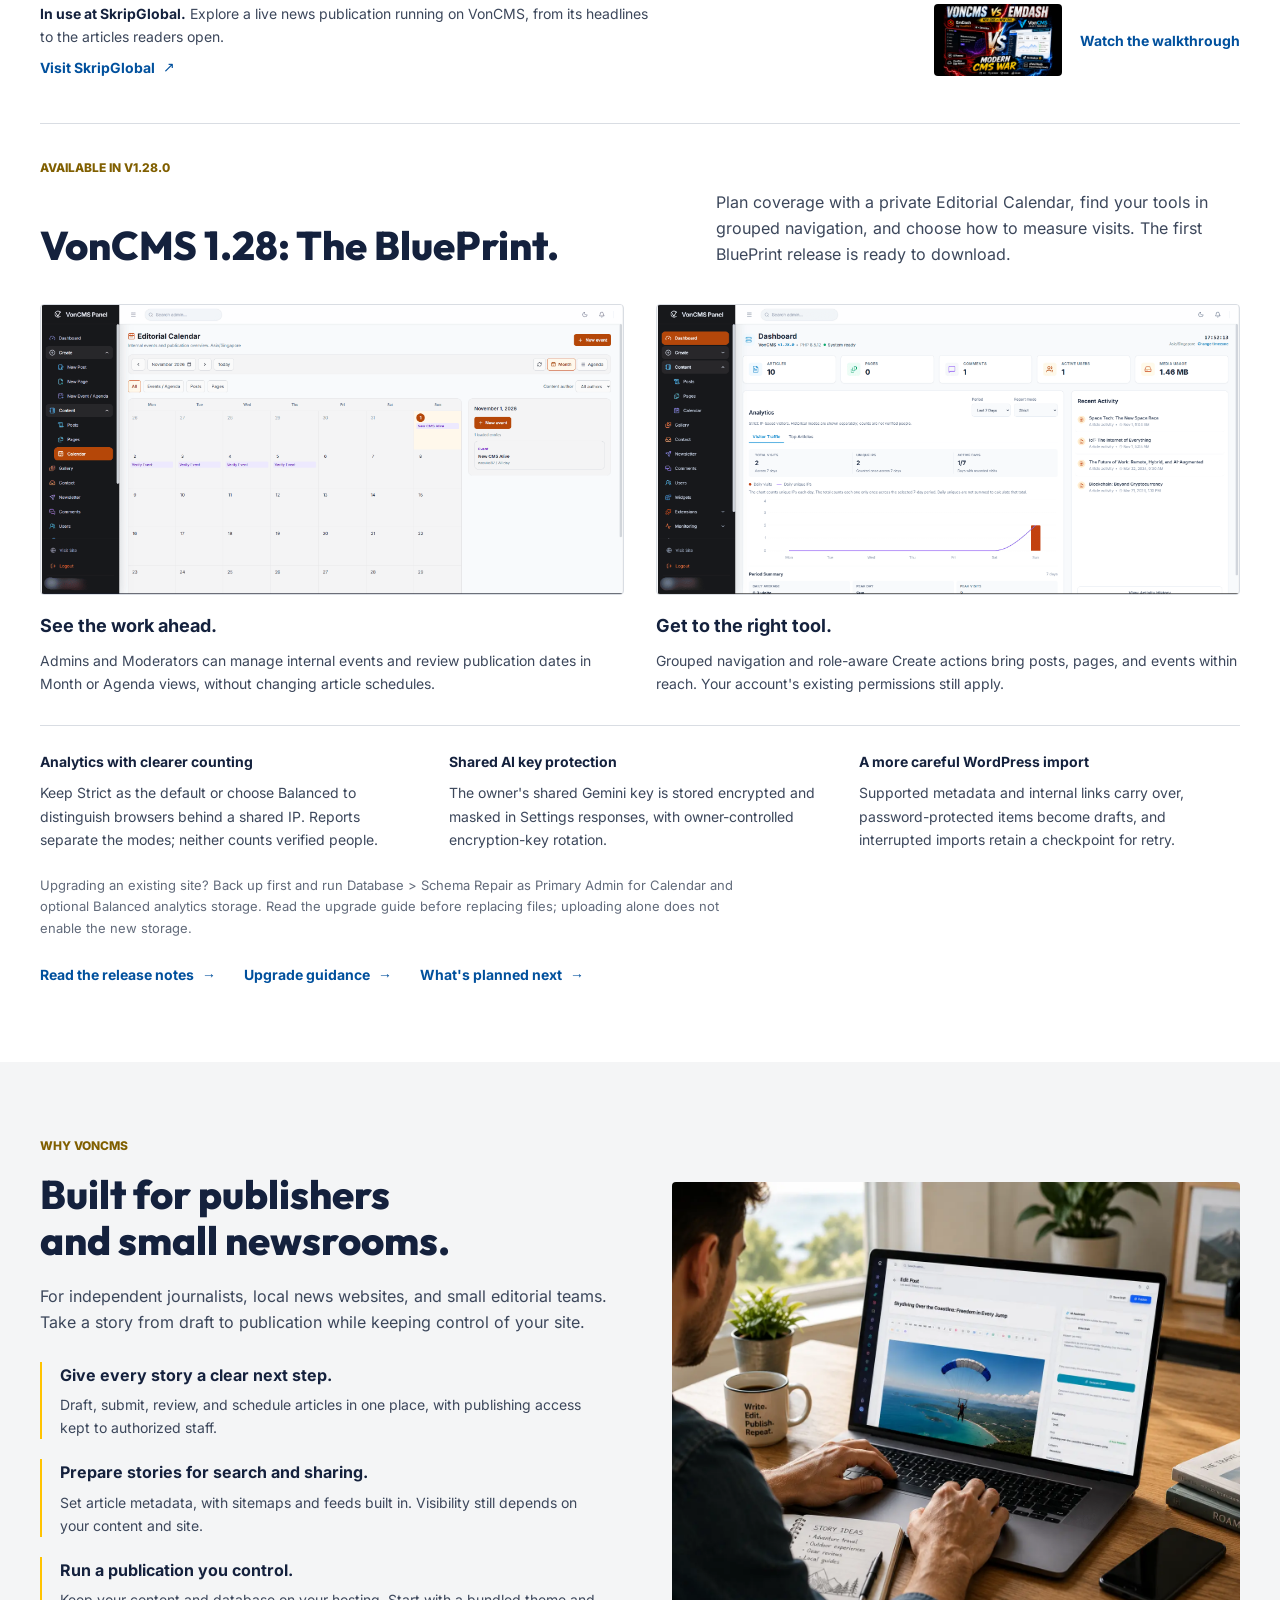
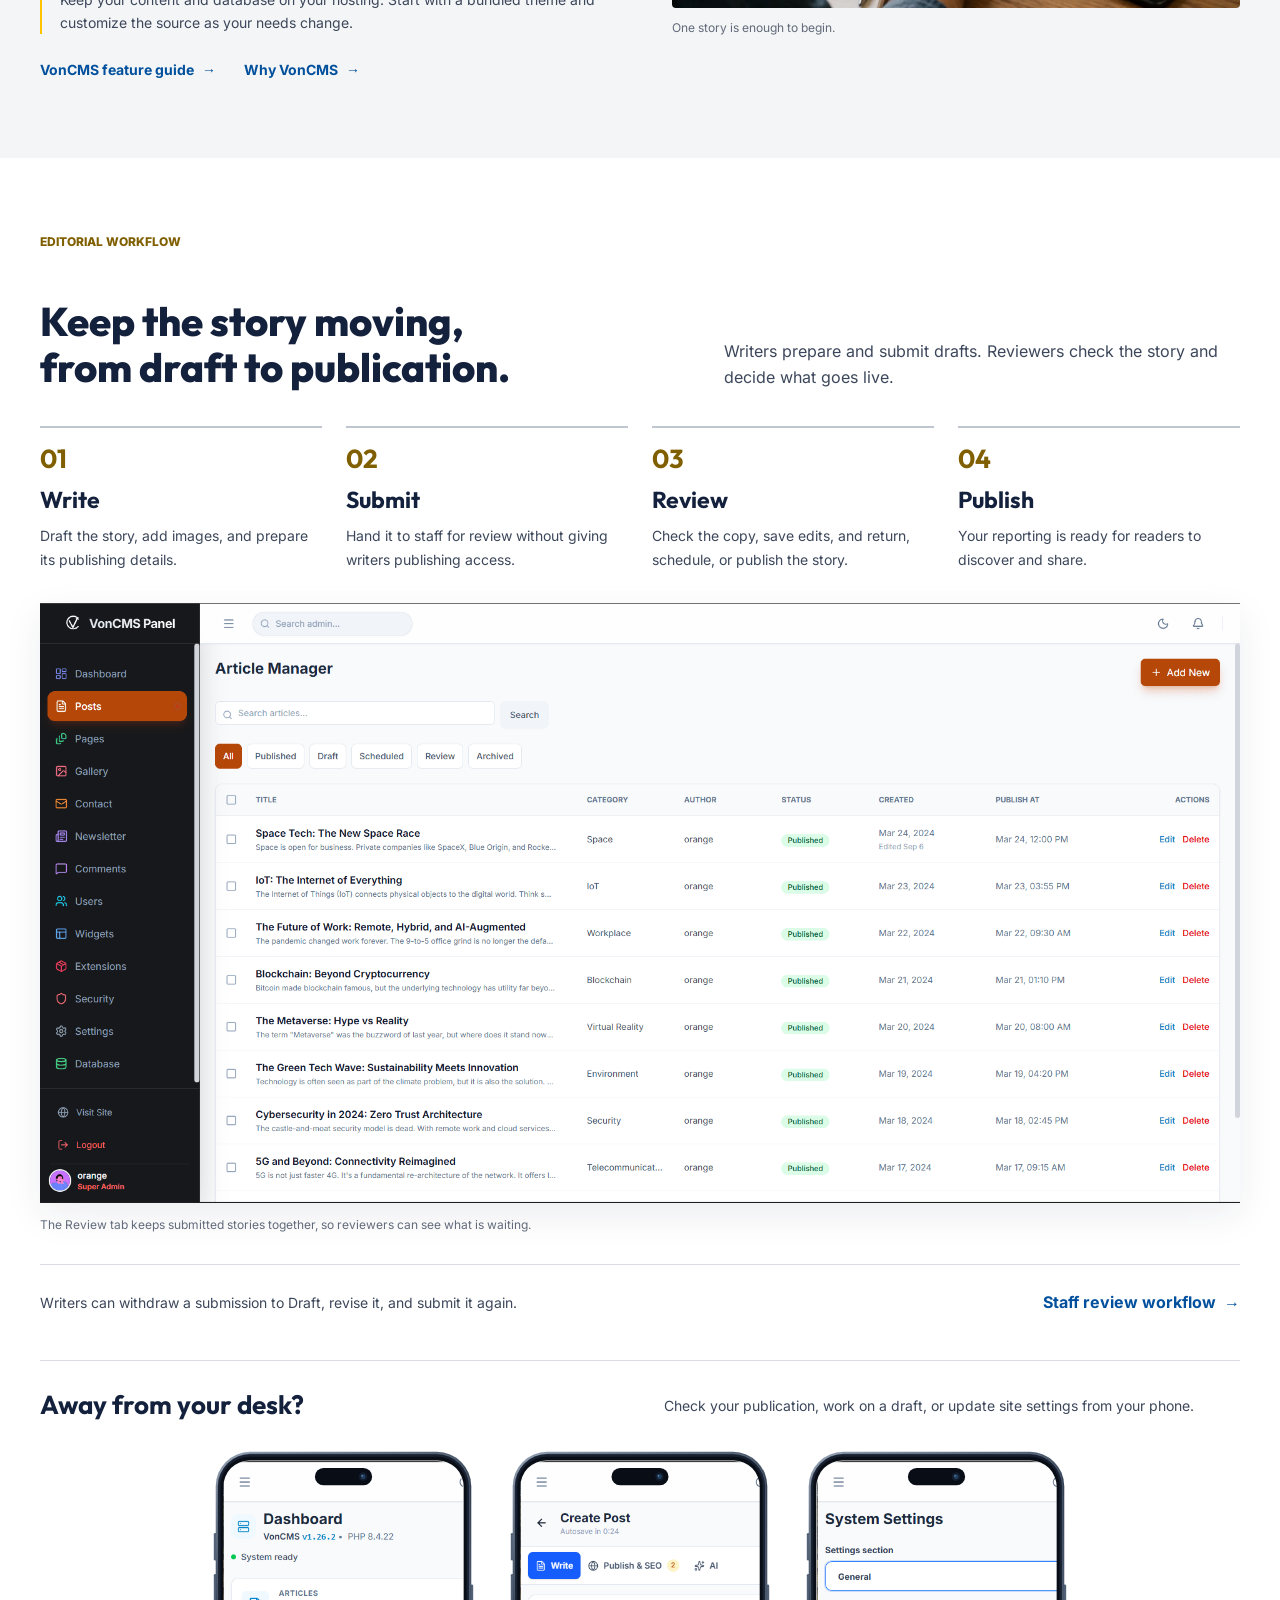
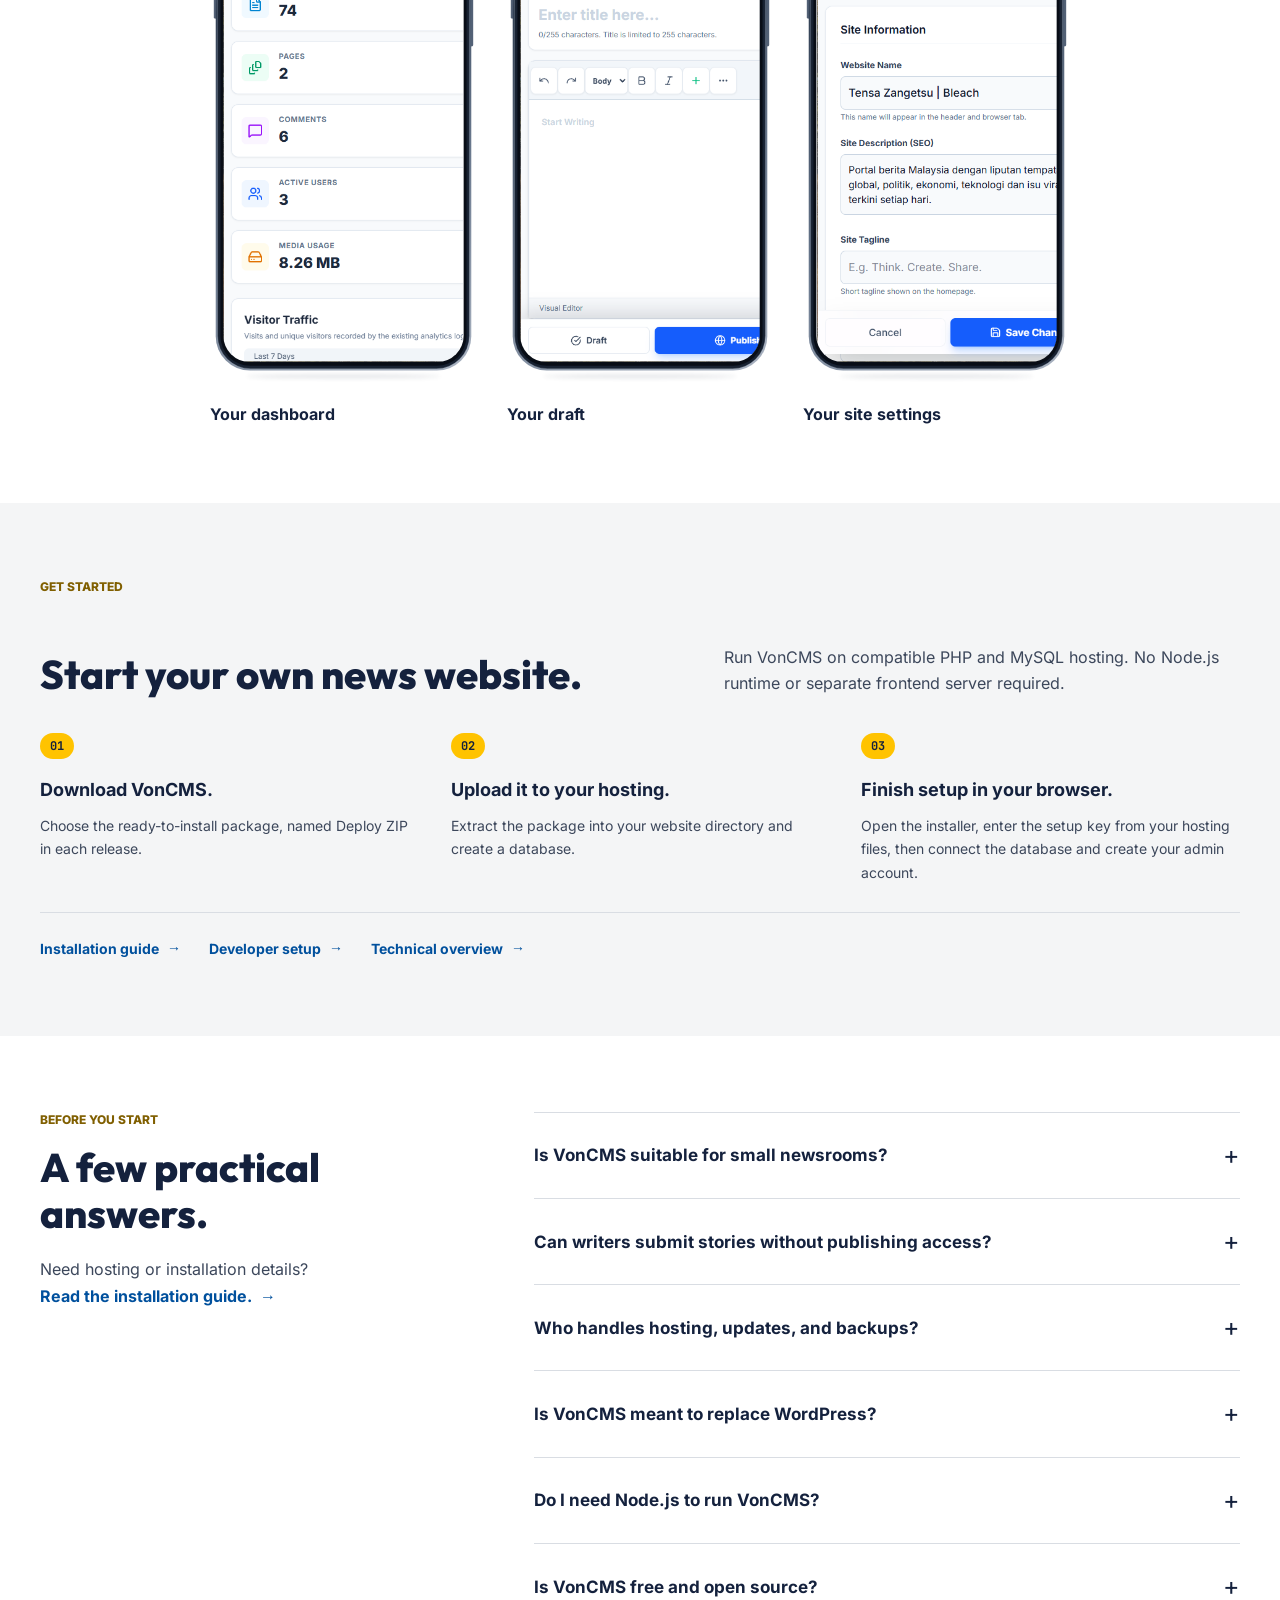
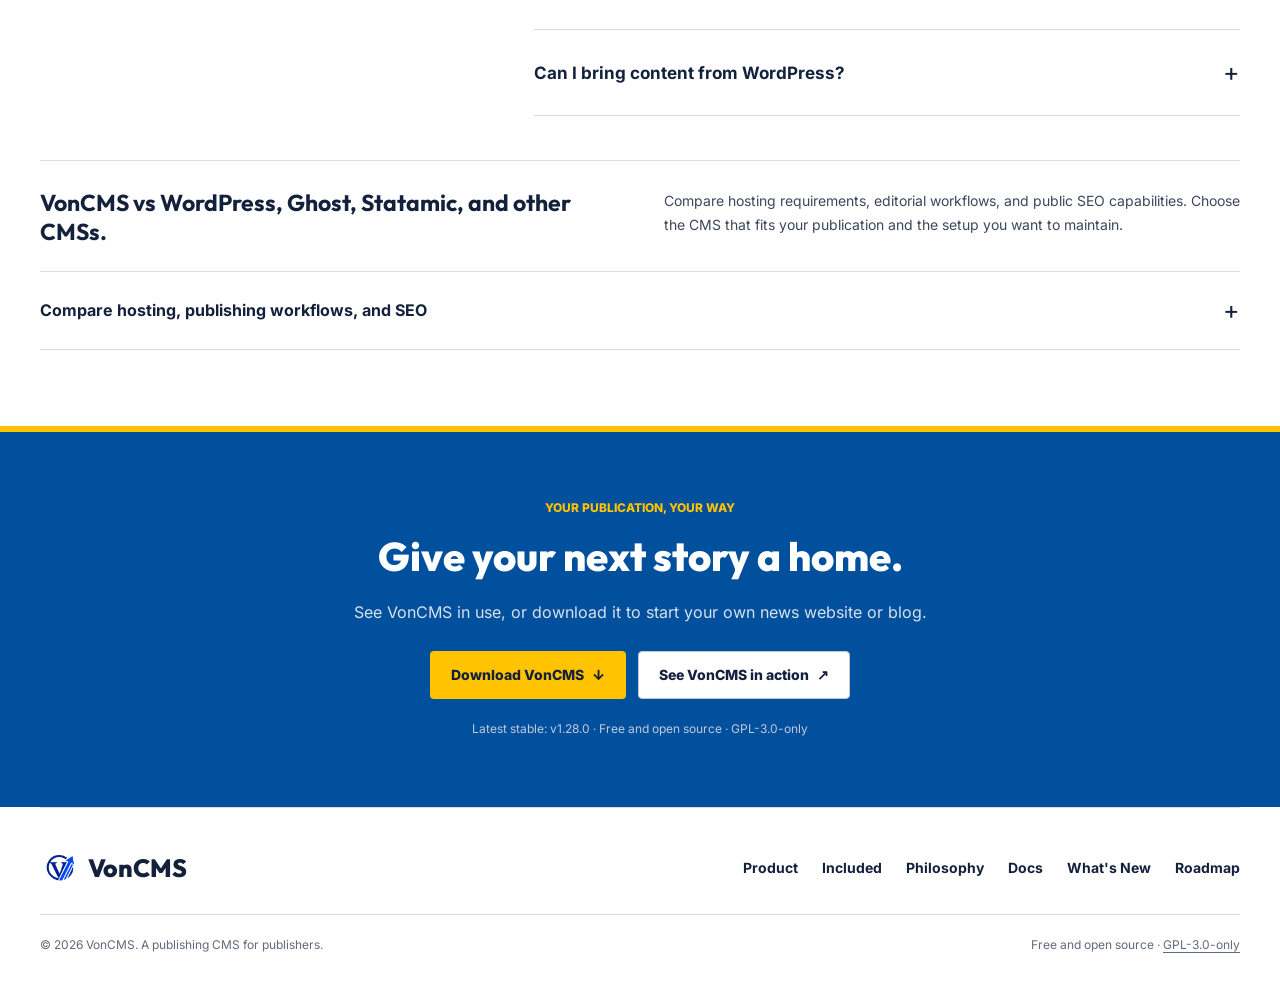
==== commit 345137ef: "Align landing docs and roadmap with released VonCMS 1.28.0" ====
--- a/index.html
+++ b/index.html
@@ -38,7 +38,7 @@
   "operatingSystem": "Linux, Windows",
   "applicationCategory": "BusinessApplication",
   "applicationSubCategory": "Publishing CMS",
-  "softwareVersion": "1.27.6",
+  "softwareVersion": "1.28.0",
   "description": "VonCMS is a self-hosted content management system (CMS) for publishers, journalists, and small newsrooms. Run news websites and blogs on your own hosting.",
   "publisher": {
     "@id": "https://getvoncms.com/#project"
@@ -126,11 +126,11 @@
       <h1>Publishing CMS for <span class="hero-emphasis">independent publishers.</span></h1>
       <p class="hero-lede">Start your own news website or blog. Write, review, and publish with your team, on hosting you control.</p>
       <div class="hero-actions">
-        <a class="btn-primary" href="https://github.com/Vondereich/VonCMS/releases/download/v.1.27.6/VonCMS_v1.27.6_Deploy.zip" data-gh-deploy-download><span>Download VonCMS</span></a>
+        <a class="btn-primary" href="https://github.com/Vondereich/VonCMS/releases/download/v.1.28.0/VonCMS_v1.28.0_Deploy.zip" data-gh-deploy-download><span>Download VonCMS</span></a>
         <a class="btn-secondary" href="https://skripglobal.com/">See VonCMS in action</a>
       </div>
       <div class="hero-release">
-        <span data-gh-version-badge>v1.27.6 &middot; Stable Release &middot; September 2026</span>
+        <span data-gh-version-badge>v1.28.0 &middot; Stable Release &middot; November 2026</span>
       </div>
     </div>
   </div>
@@ -150,7 +150,7 @@
         <a class="walkthrough-link" id="walkthrough" href="https://www.youtube.com/watch?v=glbqEG37aiM"><img src="upload/ytthumbnail.jpg" alt="VonCMS product walkthrough video thumbnail" width="1280" height="720" loading="lazy" decoding="async"><span>Watch the walkthrough</span></a>
       </div>
       <section class="release-preview" id="blueprint" aria-labelledby="blueprint-title">
-        <div class="section-heading"><span class="section-kicker">v1.28.0 / Upcoming release preview</span><h2 id="blueprint-title">VonCMS 1.28: The BluePrint.</h2><p>A clearer newsroom workspace, with an Editorial Calendar and grouped navigation. A first look at the next VonCMS release, not yet in the stable download.</p></div>
+        <div class="section-heading"><span class="section-kicker">Available in v1.28.0</span><h2 id="blueprint-title">VonCMS 1.28: The BluePrint.</h2><p>Plan coverage with a private Editorial Calendar, find your tools in grouped navigation, and choose how to measure visits. The first BluePrint release is ready to download.</p></div>
         <div class="release-preview-grid">
           <figure><img class="lightbox-trigger" src="upload/calendar.png" alt="VonCMS v1.28 Editorial Calendar showing a month view, internal events, content filters, and day details" width="1920" height="959" loading="lazy" decoding="async"><figcaption><strong>See the work ahead.</strong><span>Admins and Moderators can manage internal events and review publication dates in Month or Agenda views, without changing article schedules.</span></figcaption></figure>
           <figure><img class="lightbox-trigger" src="upload/new%20dropdown.png" alt="VonCMS v1.28 dashboard with grouped Content, Extensions, and Monitoring navigation and analytics report controls" width="1920" height="959" loading="lazy" decoding="async"><figcaption><strong>Get to the right tool.</strong><span>Grouped navigation and role-aware Create actions bring posts, pages, and events within reach. Your account's existing permissions still apply.</span></figcaption></figure>
@@ -160,8 +160,8 @@
           <div><dt>Shared AI key protection</dt><dd>The owner's shared Gemini key is stored encrypted and masked in Settings responses, with owner-controlled encryption-key rotation.</dd></div>
           <div><dt>A more careful WordPress import</dt><dd>Supported metadata and internal links carry over, password-protected items become drafts, and interrupted imports retain a checkpoint for retry.</dd></div>
         </dl>
-        <p class="release-preview-note">Upgrading an existing site? Back up first. Calendar and optional Balanced analytics storage need Primary Admin Schema Repair. Later v1.28.x roadmap features are not part of this preview.</p>
-        <div class="section-links"><a class="text-link" href="roadmap.html#v1-28-0">Explore the v1.28 roadmap</a><a class="text-link" href="https://github.com/Vondereich/VonCMS/releases">Published releases</a></div>
+        <p class="release-preview-note">Upgrading an existing site? Back up first and run Database &gt; Schema Repair as Primary Admin for Calendar and optional Balanced analytics storage. Read the upgrade guide before replacing files; uploading alone does not enable the new storage.</p>
+        <div class="section-links"><a class="text-link" href="whats-new.html">Read the release notes</a><a class="text-link" href="docs.html#upgrade">Upgrade guidance</a><a class="text-link" href="roadmap.html#v1-28-1">What's planned next</a></div>
       </section>
     </div>
   </section>
@@ -314,7 +314,7 @@
       </div>
     </div>
   </section>
-  <section class="home-section cta-section" id="get-voncms"><div class="shell"><span class="section-kicker">Your publication, your way</span><h2>Give your next story a home.</h2><p>See VonCMS in use, or download it to start your own news website or blog.</p><div class="hero-actions"><a class="btn-primary" href="https://github.com/Vondereich/VonCMS/releases/download/v.1.27.6/VonCMS_v1.27.6_Deploy.zip" data-gh-deploy-download><span>Download VonCMS</span></a><a class="btn-secondary" href="https://skripglobal.com/">See VonCMS in action</a></div><p class="cta-note" data-gh-cta-note>Latest stable: v1.27.6 &middot; Free and open source &middot; GPL-3.0-only</p></div></section>
+  <section class="home-section cta-section" id="get-voncms"><div class="shell"><span class="section-kicker">Your publication, your way</span><h2>Give your next story a home.</h2><p>See VonCMS in use, or download it to start your own news website or blog.</p><div class="hero-actions"><a class="btn-primary" href="https://github.com/Vondereich/VonCMS/releases/download/v.1.28.0/VonCMS_v1.28.0_Deploy.zip" data-gh-deploy-download><span>Download VonCMS</span></a><a class="btn-secondary" href="https://skripglobal.com/">See VonCMS in action</a></div><p class="cta-note" data-gh-cta-note>Latest stable: v1.28.0 &middot; Free and open source &middot; GPL-3.0-only</p></div></section>
 </main>
 <footer class="site-footer">
   <div class="footer-top"><a class="footer-brand" href="index.html"><img src="upload/logo-mark-128.webp" alt="" width="38" height="38"><span>VonCMS</span></a><ul class="footer-links"><li><a href="index.html#product">Product</a></li><li><a href="index.html#included">Included</a></li><li><a href="philosophy.html">Philosophy</a></li><li><a href="docs.html">Docs</a></li><li><a href="whats-new.html">What's New</a></li><li><a href="roadmap.html">Roadmap</a></li></ul></div>
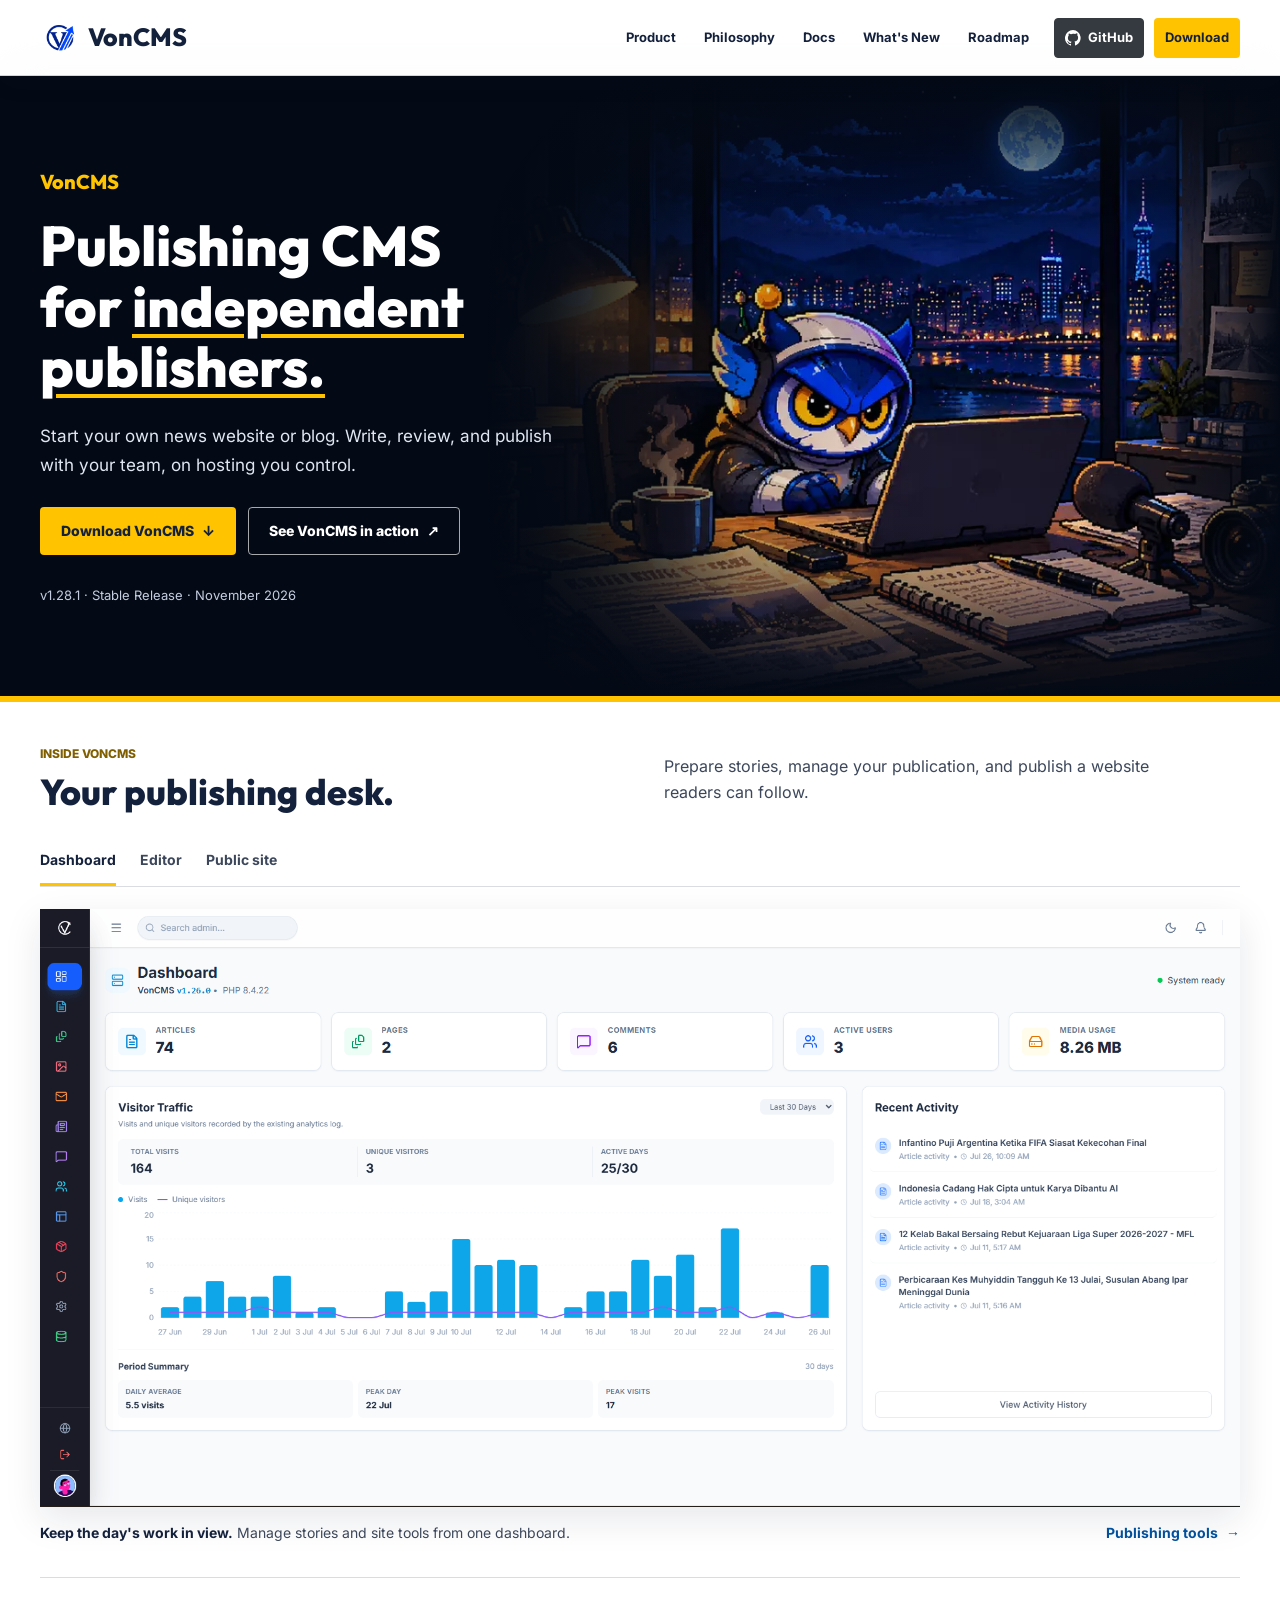
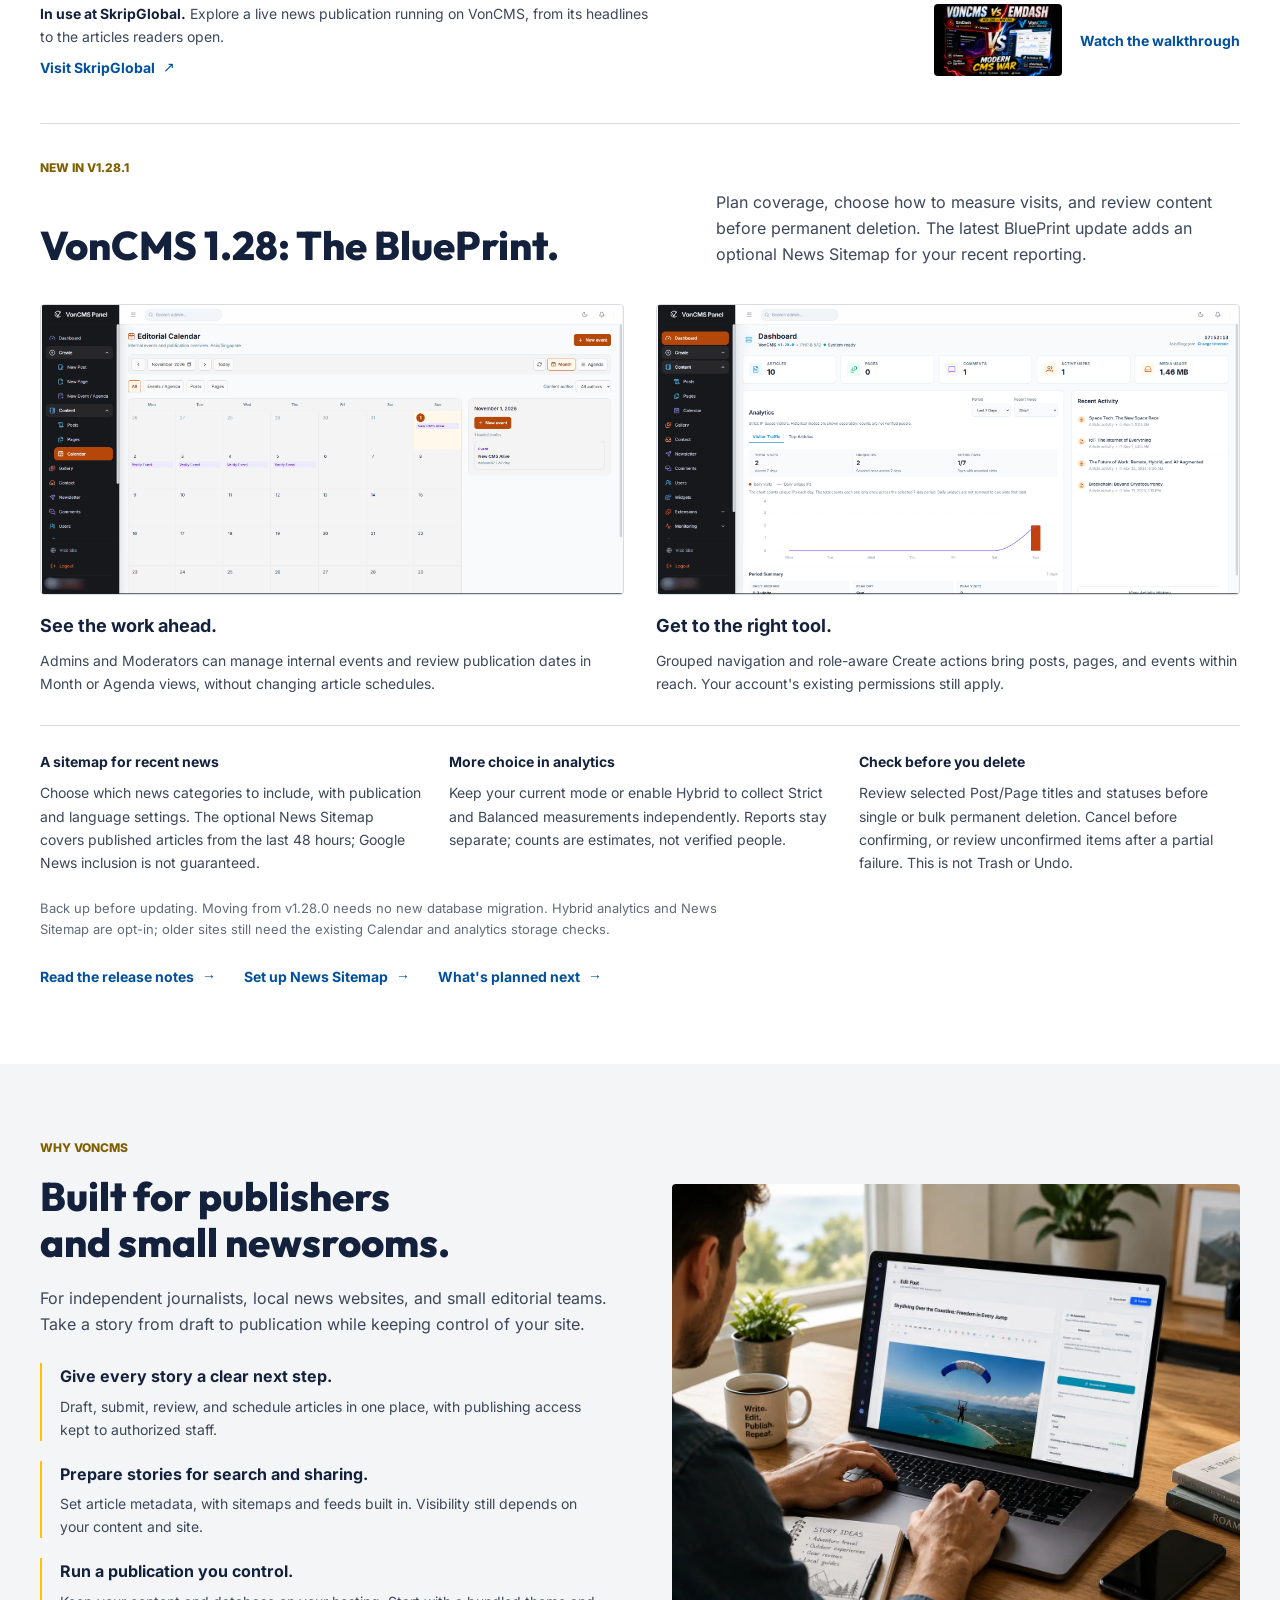
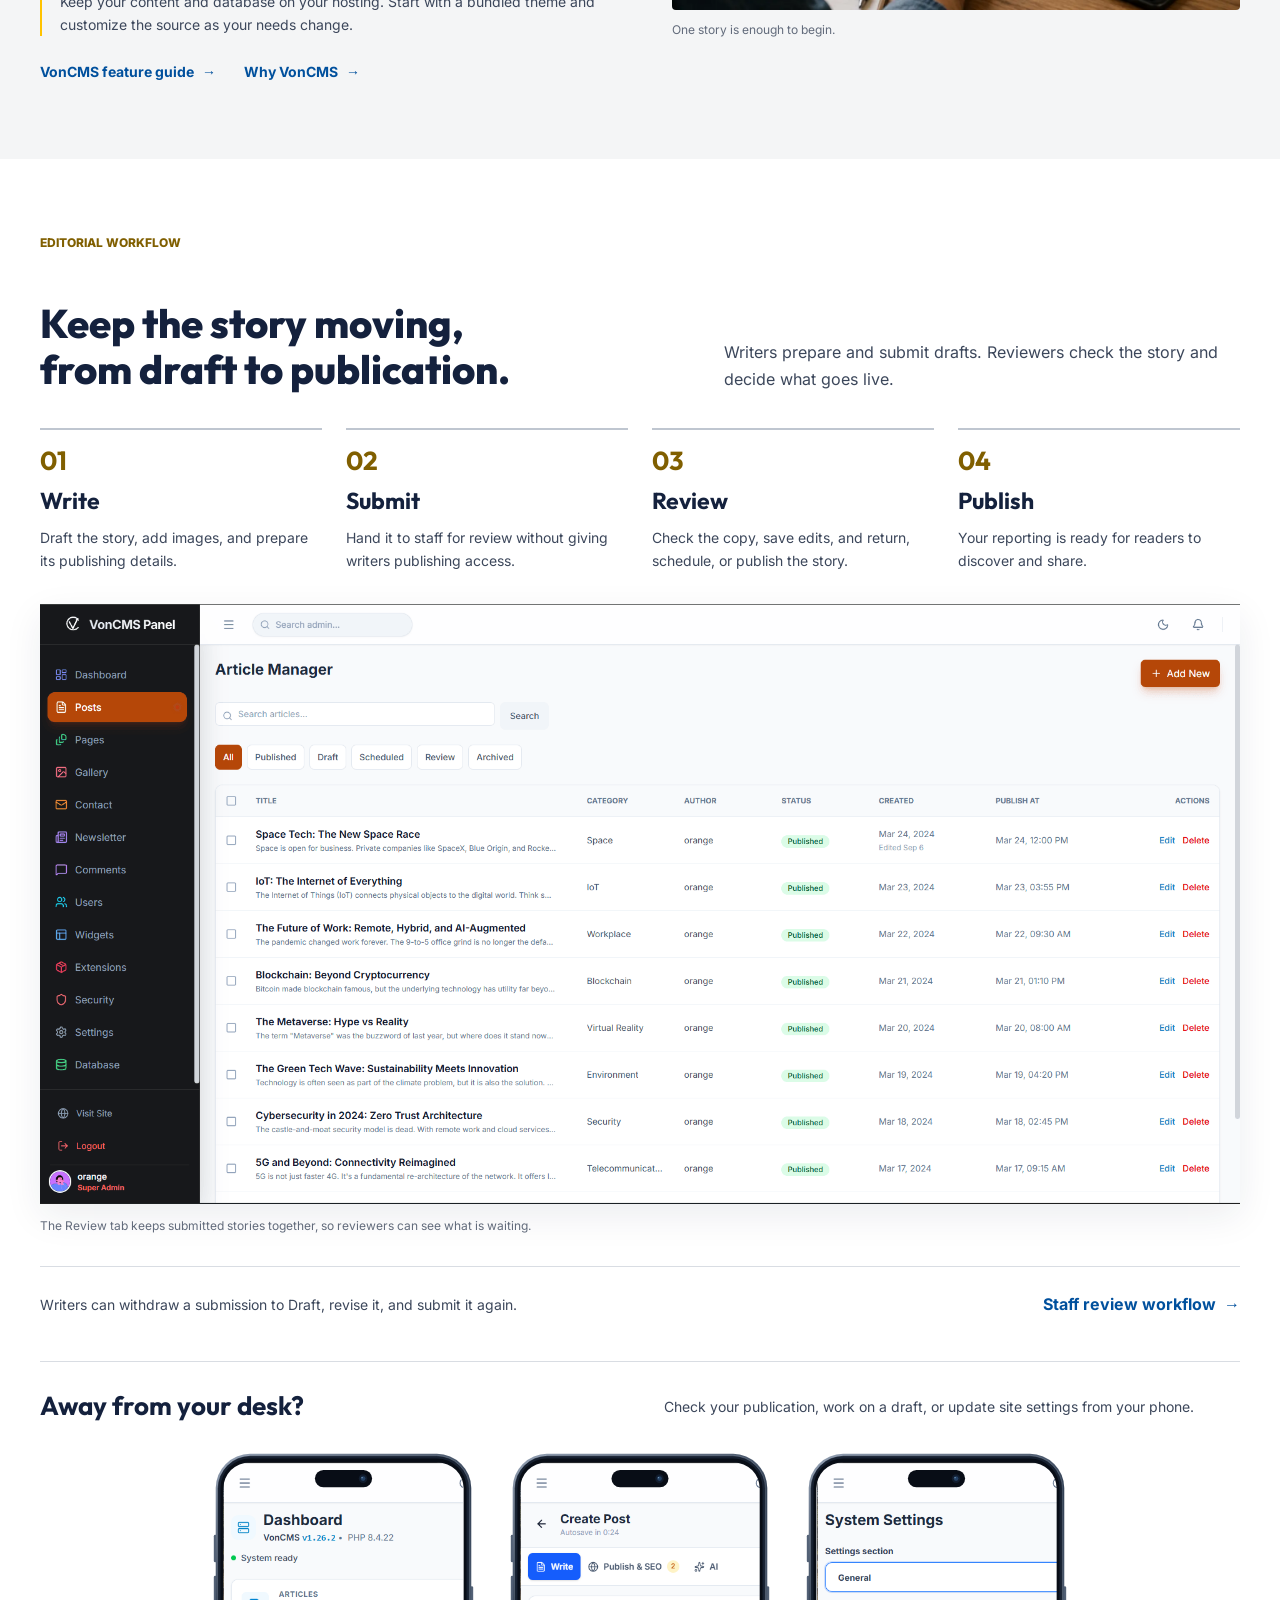
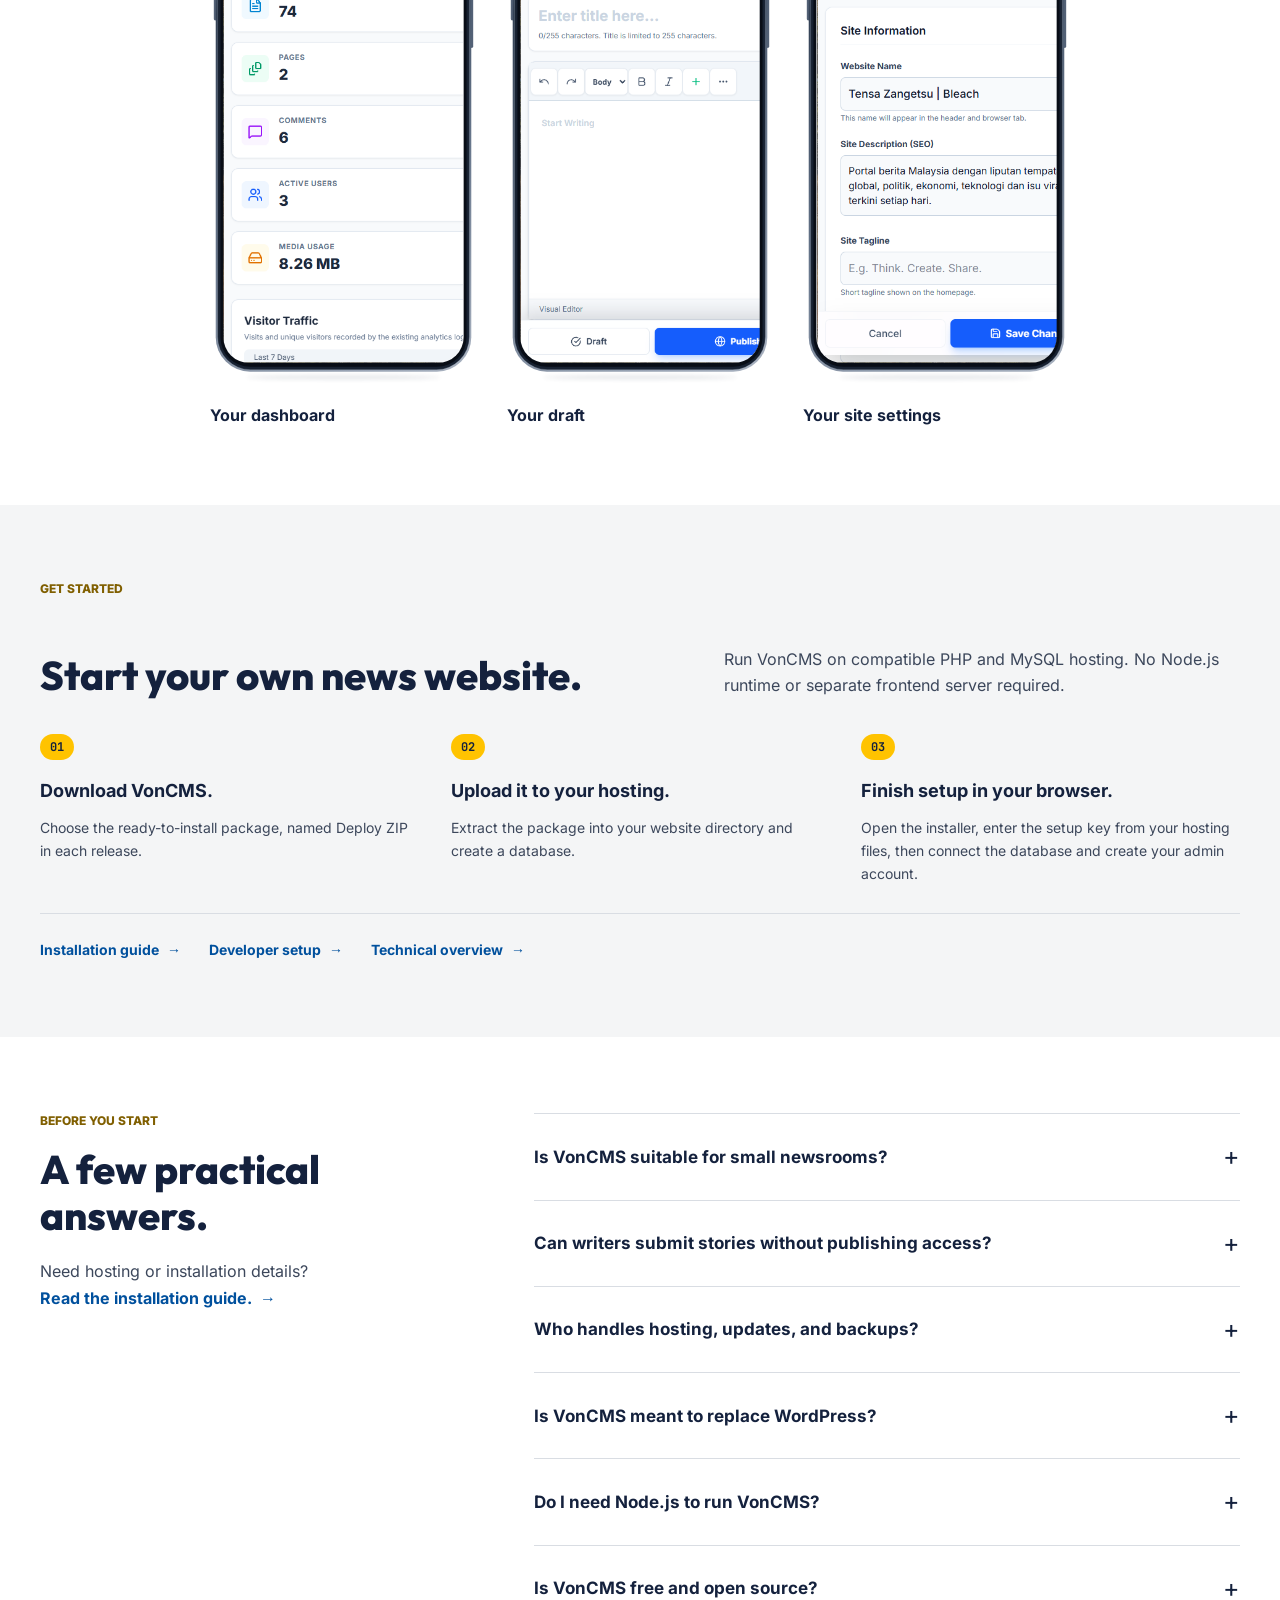
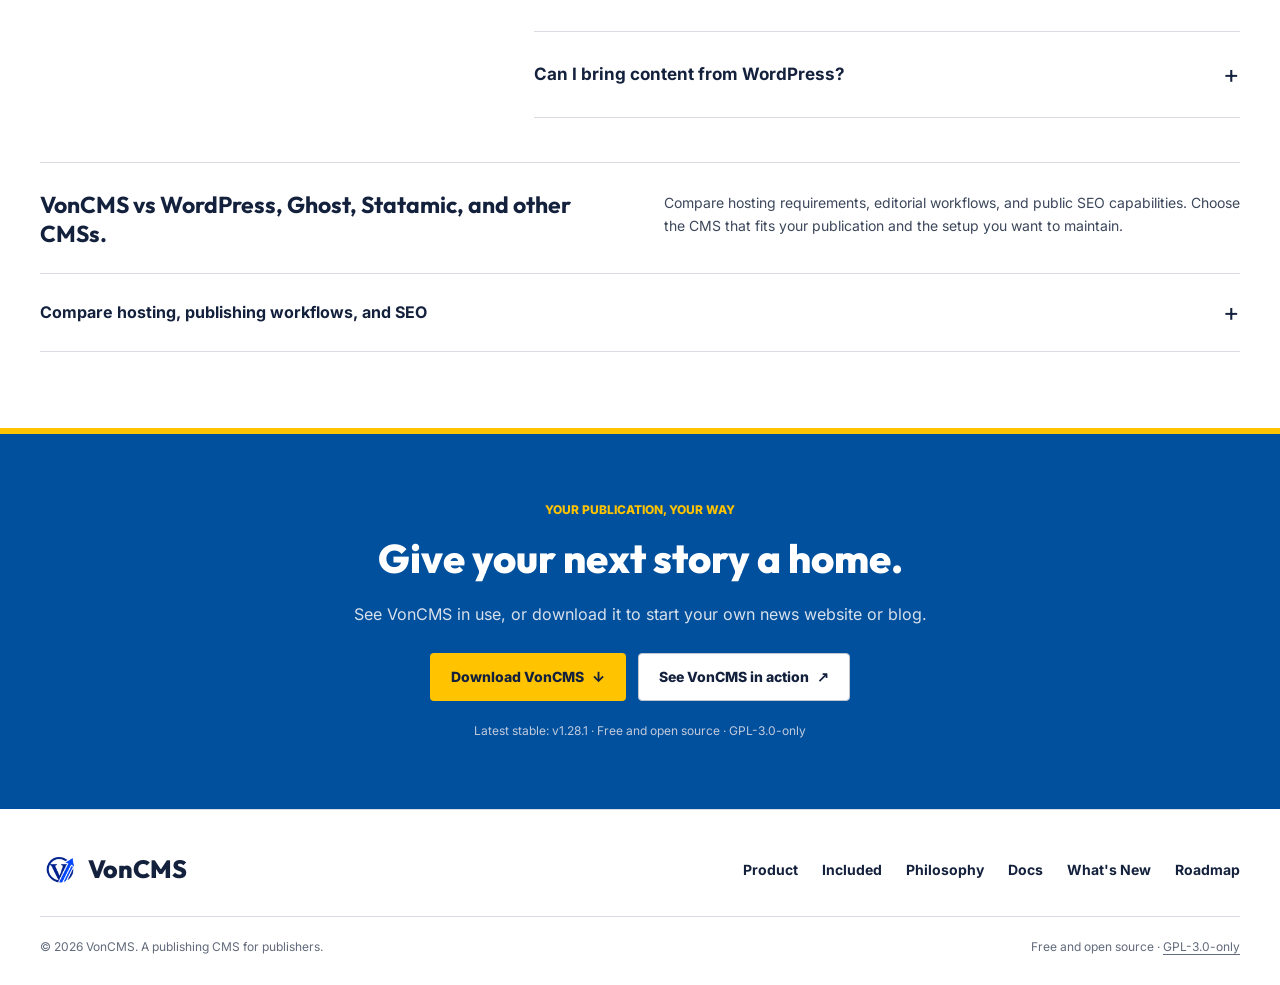
==== commit 073d2451: "Update site for VonCMS 1.28.1 publishing tools and release" ====
--- a/index.html
+++ b/index.html
@@ -38,7 +38,7 @@
   "operatingSystem": "Linux, Windows",
   "applicationCategory": "BusinessApplication",
   "applicationSubCategory": "Publishing CMS",
-  "softwareVersion": "1.28.0",
+  "softwareVersion": "1.28.1",
   "description": "VonCMS is a self-hosted content management system (CMS) for publishers, journalists, and small newsrooms. Run news websites and blogs on your own hosting.",
   "publisher": {
     "@id": "https://getvoncms.com/#project"
@@ -126,11 +126,11 @@
       <h1>Publishing CMS for <span class="hero-emphasis">independent publishers.</span></h1>
       <p class="hero-lede">Start your own news website or blog. Write, review, and publish with your team, on hosting you control.</p>
       <div class="hero-actions">
-        <a class="btn-primary" href="https://github.com/Vondereich/VonCMS/releases/download/v.1.28.0/VonCMS_v1.28.0_Deploy.zip" data-gh-deploy-download><span>Download VonCMS</span></a>
+        <a class="btn-primary" href="https://github.com/Vondereich/VonCMS/releases/download/v.1.28.1/VonCMS_v1.28.1_Deploy.zip" data-gh-deploy-download><span>Download VonCMS</span></a>
         <a class="btn-secondary" href="https://skripglobal.com/">See VonCMS in action</a>
       </div>
       <div class="hero-release">
-        <span data-gh-version-badge>v1.28.0 &middot; Stable Release &middot; November 2026</span>
+        <span data-gh-version-badge>v1.28.1 &middot; Stable Release &middot; November 2026</span>
       </div>
     </div>
   </div>
@@ -150,18 +150,18 @@
         <a class="walkthrough-link" id="walkthrough" href="https://www.youtube.com/watch?v=glbqEG37aiM"><img src="upload/ytthumbnail.jpg" alt="VonCMS product walkthrough video thumbnail" width="1280" height="720" loading="lazy" decoding="async"><span>Watch the walkthrough</span></a>
       </div>
       <section class="release-preview" id="blueprint" aria-labelledby="blueprint-title">
-        <div class="section-heading"><span class="section-kicker">Available in v1.28.0</span><h2 id="blueprint-title">VonCMS 1.28: The BluePrint.</h2><p>Plan coverage with a private Editorial Calendar, find your tools in grouped navigation, and choose how to measure visits. The first BluePrint release is ready to download.</p></div>
+        <div class="section-heading"><span class="section-kicker">New in v1.28.1</span><h2 id="blueprint-title">VonCMS 1.28: The BluePrint.</h2><p>Plan coverage, choose how to measure visits, and review content before permanent deletion. The latest BluePrint update adds an optional News Sitemap for your recent reporting.</p></div>
         <div class="release-preview-grid">
           <figure><img class="lightbox-trigger" src="upload/calendar.png" alt="VonCMS v1.28 Editorial Calendar showing a month view, internal events, content filters, and day details" width="1920" height="959" loading="lazy" decoding="async"><figcaption><strong>See the work ahead.</strong><span>Admins and Moderators can manage internal events and review publication dates in Month or Agenda views, without changing article schedules.</span></figcaption></figure>
           <figure><img class="lightbox-trigger" src="upload/new%20dropdown.png" alt="VonCMS v1.28 dashboard with grouped Content, Extensions, and Monitoring navigation and analytics report controls" width="1920" height="959" loading="lazy" decoding="async"><figcaption><strong>Get to the right tool.</strong><span>Grouped navigation and role-aware Create actions bring posts, pages, and events within reach. Your account's existing permissions still apply.</span></figcaption></figure>
         </div>
         <dl class="release-highlights">
-          <div><dt>Analytics with clearer counting</dt><dd>Keep Strict as the default or choose Balanced to distinguish browsers behind a shared IP. Reports separate the modes; neither counts verified people.</dd></div>
-          <div><dt>Shared AI key protection</dt><dd>The owner's shared Gemini key is stored encrypted and masked in Settings responses, with owner-controlled encryption-key rotation.</dd></div>
-          <div><dt>A more careful WordPress import</dt><dd>Supported metadata and internal links carry over, password-protected items become drafts, and interrupted imports retain a checkpoint for retry.</dd></div>
+          <div><dt>A sitemap for recent news</dt><dd>Choose which news categories to include, with publication and language settings. The optional News Sitemap covers published articles from the last 48 hours; Google News inclusion is not guaranteed.</dd></div>
+          <div><dt>More choice in analytics</dt><dd>Keep your current mode or enable Hybrid to collect Strict and Balanced measurements independently. Reports stay separate; counts are estimates, not verified people.</dd></div>
+          <div><dt>Check before you delete</dt><dd>Review selected Post/Page titles and statuses before single or bulk permanent deletion. Cancel before confirming, or review unconfirmed items after a partial failure. This is not Trash or Undo.</dd></div>
         </dl>
-        <p class="release-preview-note">Upgrading an existing site? Back up first and run Database &gt; Schema Repair as Primary Admin for Calendar and optional Balanced analytics storage. Read the upgrade guide before replacing files; uploading alone does not enable the new storage.</p>
-        <div class="section-links"><a class="text-link" href="whats-new.html">Read the release notes</a><a class="text-link" href="docs.html#upgrade">Upgrade guidance</a><a class="text-link" href="roadmap.html#v1-28-1">What's planned next</a></div>
+        <p class="release-preview-note">Back up before updating. Moving from v1.28.0 needs no new database migration. Hybrid analytics and News Sitemap are opt-in; older sites still need the existing Calendar and analytics storage checks.</p>
+        <div class="section-links"><a class="text-link" href="whats-new.html">Read the release notes</a><a class="text-link" href="docs.html#news-sitemap">Set up News Sitemap</a><a class="text-link" href="roadmap.html#v1-28-2">What's planned next</a></div>
       </section>
     </div>
   </section>
@@ -314,7 +314,7 @@
       </div>
     </div>
   </section>
-  <section class="home-section cta-section" id="get-voncms"><div class="shell"><span class="section-kicker">Your publication, your way</span><h2>Give your next story a home.</h2><p>See VonCMS in use, or download it to start your own news website or blog.</p><div class="hero-actions"><a class="btn-primary" href="https://github.com/Vondereich/VonCMS/releases/download/v.1.28.0/VonCMS_v1.28.0_Deploy.zip" data-gh-deploy-download><span>Download VonCMS</span></a><a class="btn-secondary" href="https://skripglobal.com/">See VonCMS in action</a></div><p class="cta-note" data-gh-cta-note>Latest stable: v1.28.0 &middot; Free and open source &middot; GPL-3.0-only</p></div></section>
+  <section class="home-section cta-section" id="get-voncms"><div class="shell"><span class="section-kicker">Your publication, your way</span><h2>Give your next story a home.</h2><p>See VonCMS in use, or download it to start your own news website or blog.</p><div class="hero-actions"><a class="btn-primary" href="https://github.com/Vondereich/VonCMS/releases/download/v.1.28.1/VonCMS_v1.28.1_Deploy.zip" data-gh-deploy-download><span>Download VonCMS</span></a><a class="btn-secondary" href="https://skripglobal.com/">See VonCMS in action</a></div><p class="cta-note" data-gh-cta-note>Latest stable: v1.28.1 &middot; Free and open source &middot; GPL-3.0-only</p></div></section>
 </main>
 <footer class="site-footer">
   <div class="footer-top"><a class="footer-brand" href="index.html"><img src="upload/logo-mark-128.webp" alt="" width="38" height="38"><span>VonCMS</span></a><ul class="footer-links"><li><a href="index.html#product">Product</a></li><li><a href="index.html#included">Included</a></li><li><a href="philosophy.html">Philosophy</a></li><li><a href="docs.html">Docs</a></li><li><a href="whats-new.html">What's New</a></li><li><a href="roadmap.html">Roadmap</a></li></ul></div>
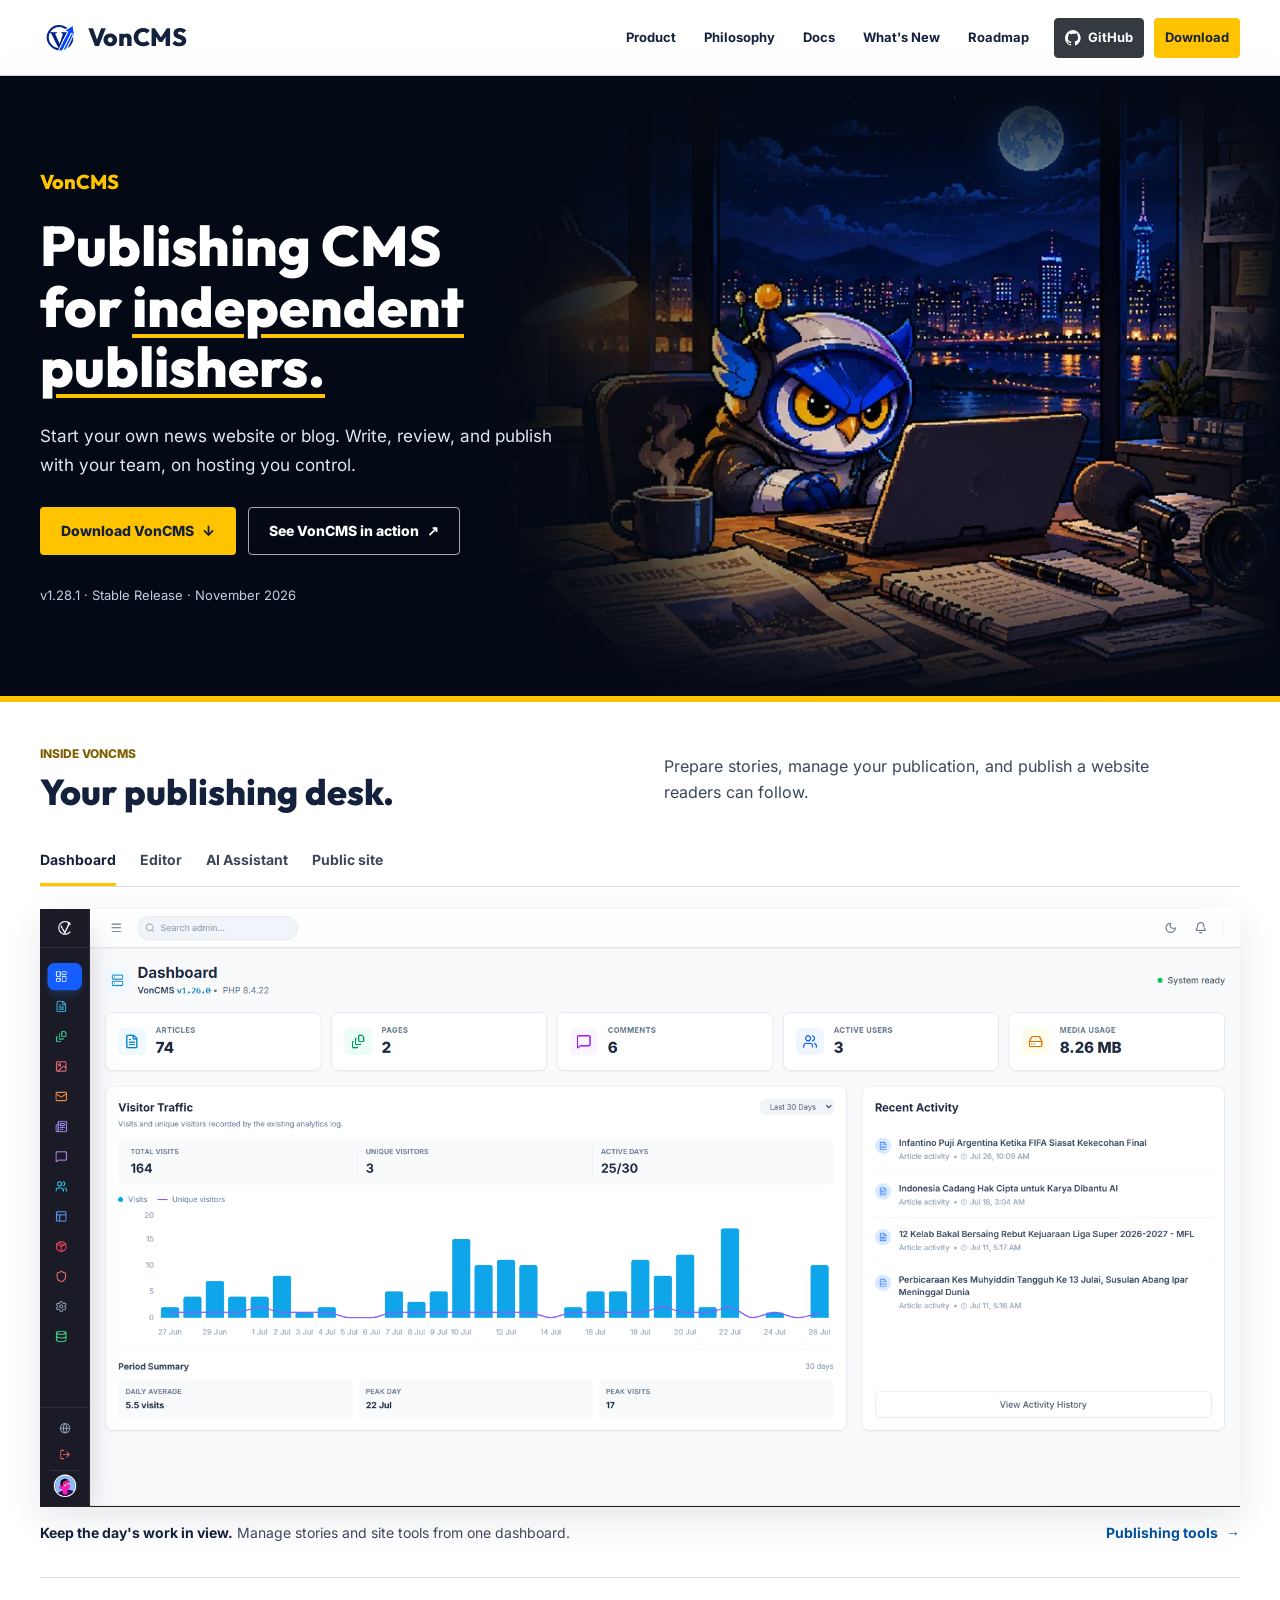
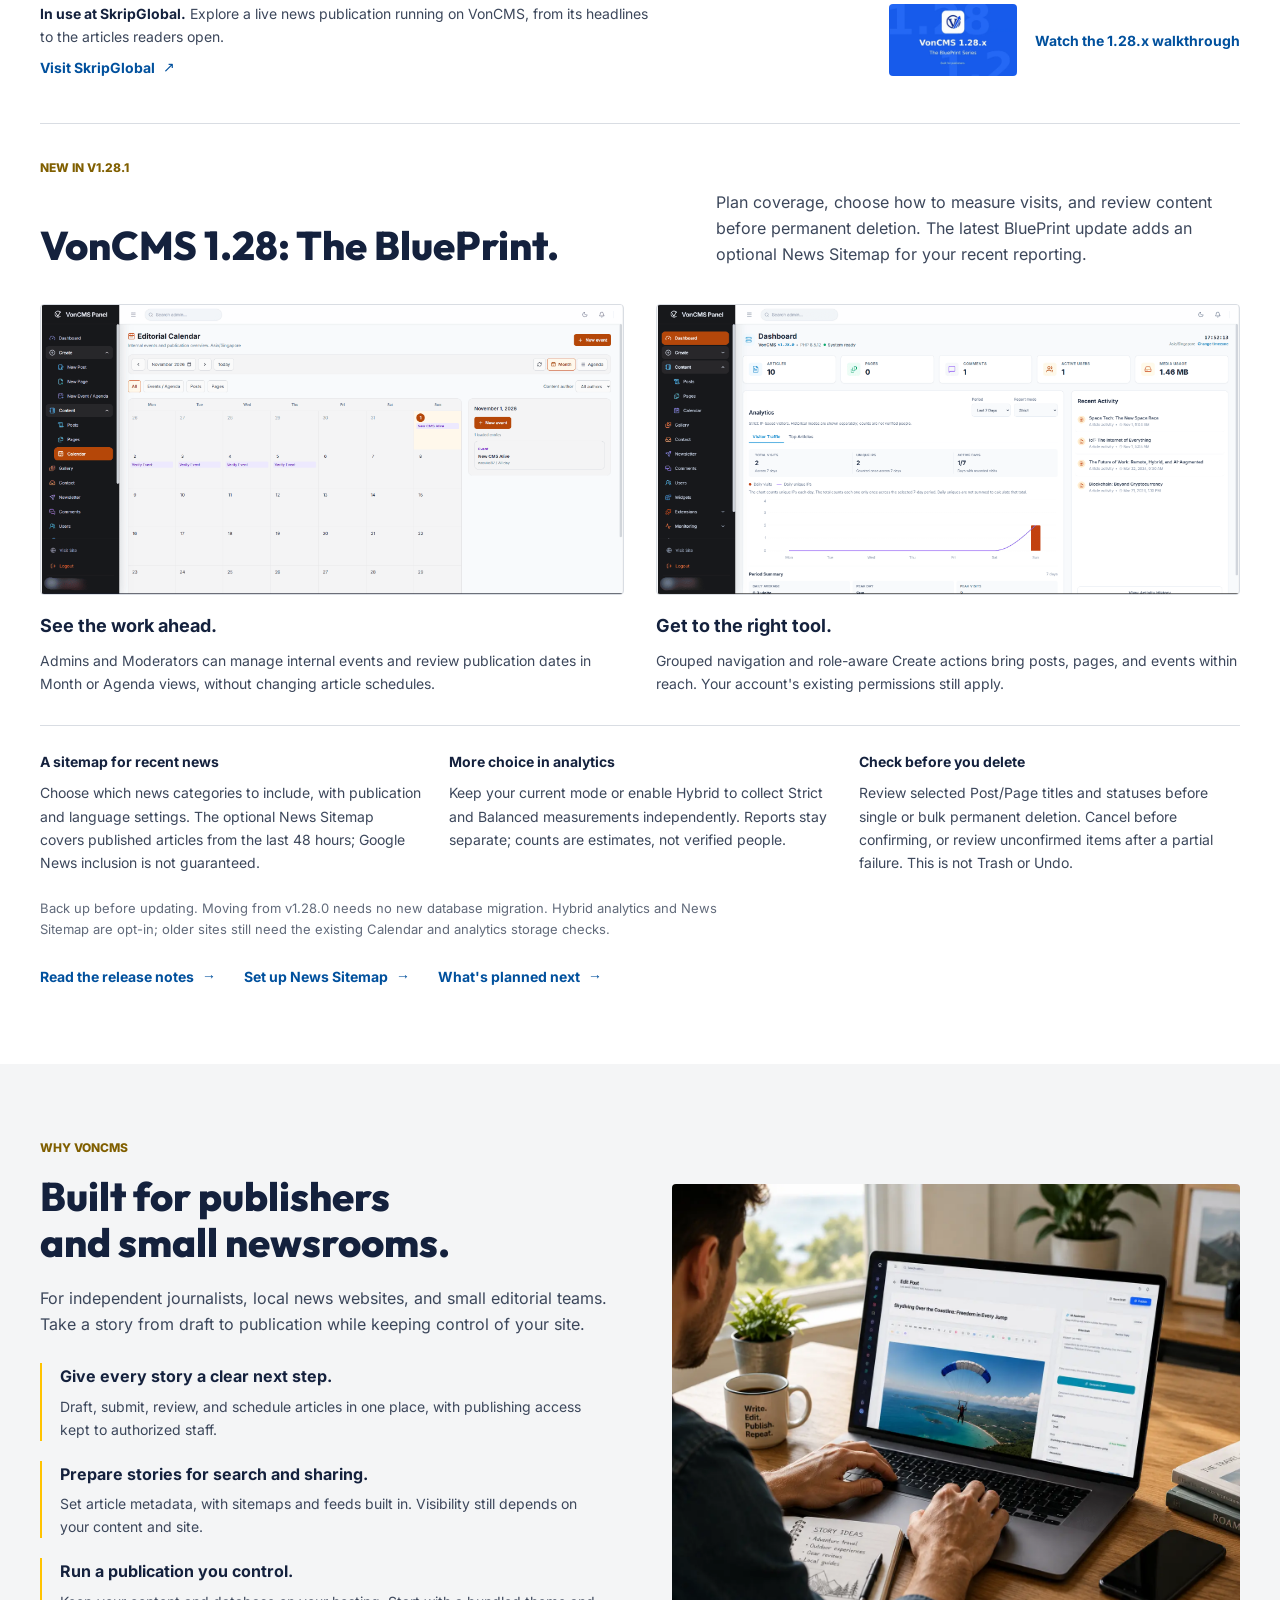
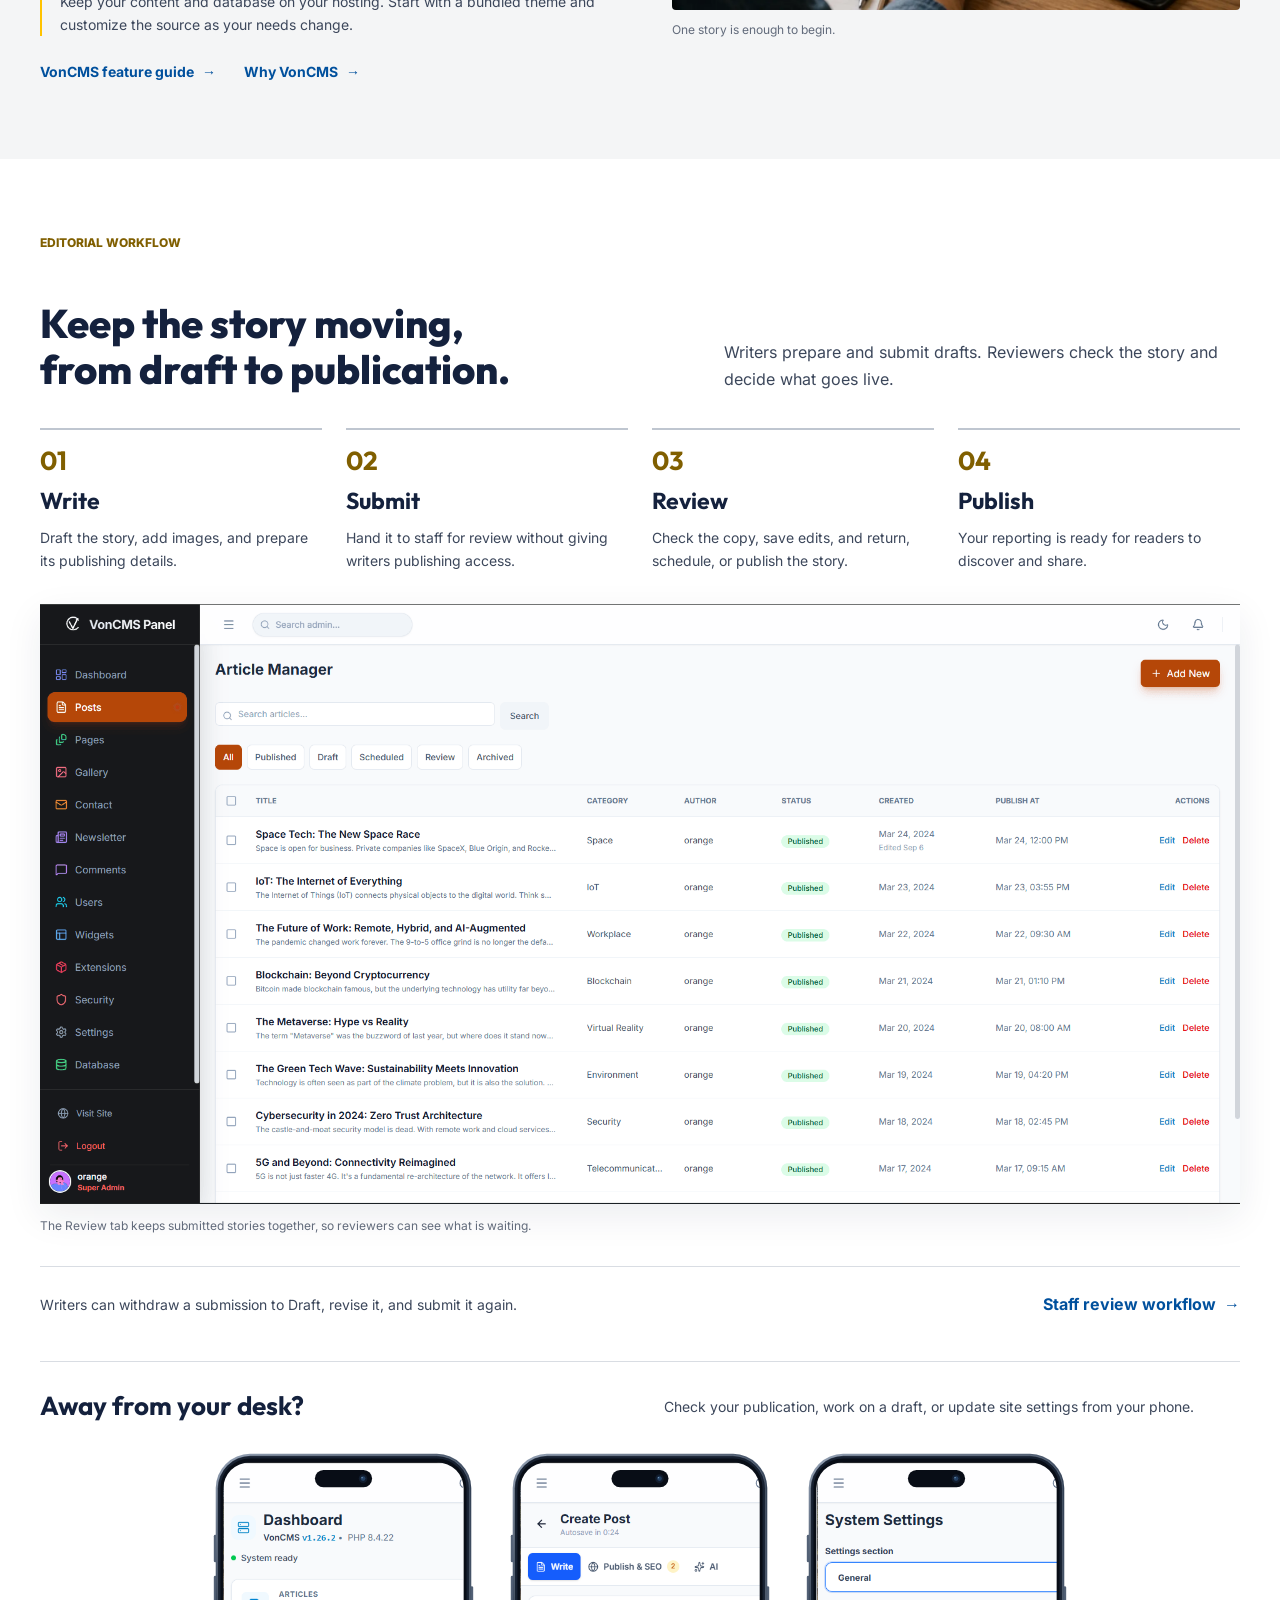
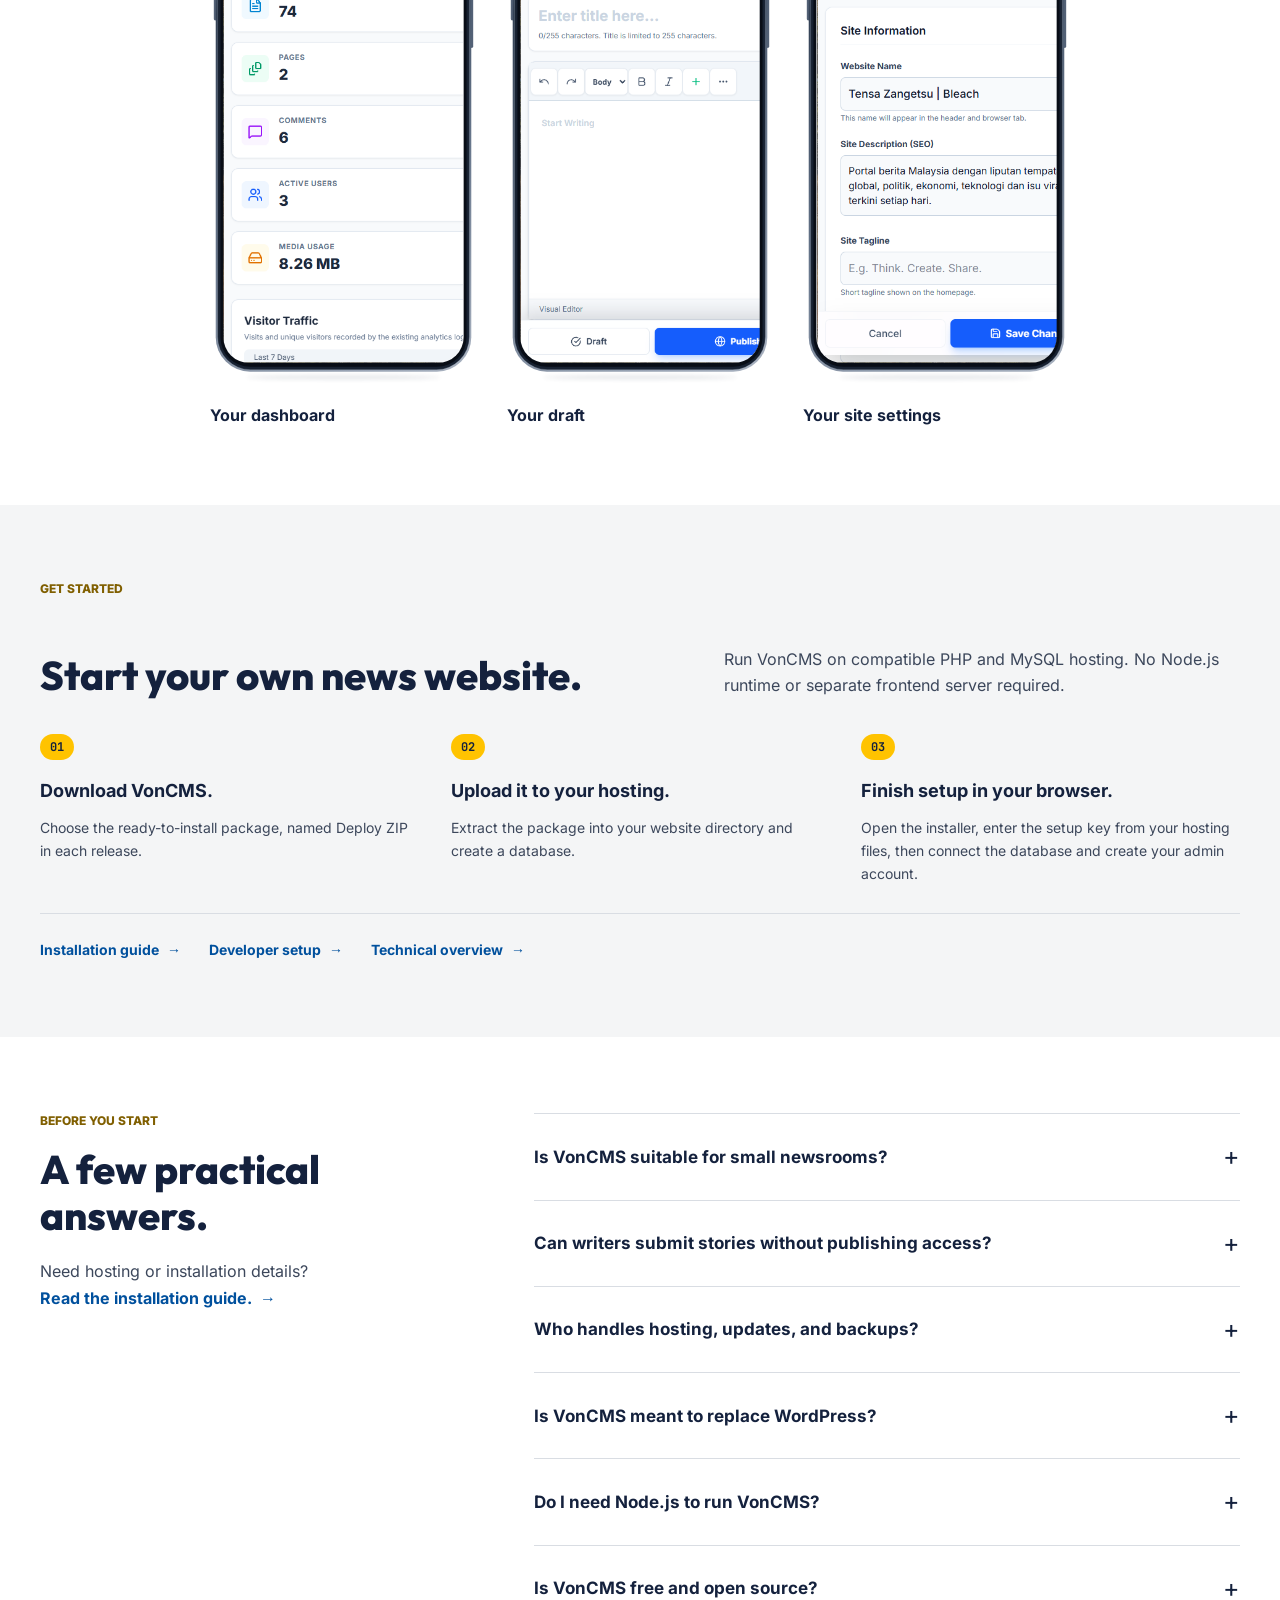
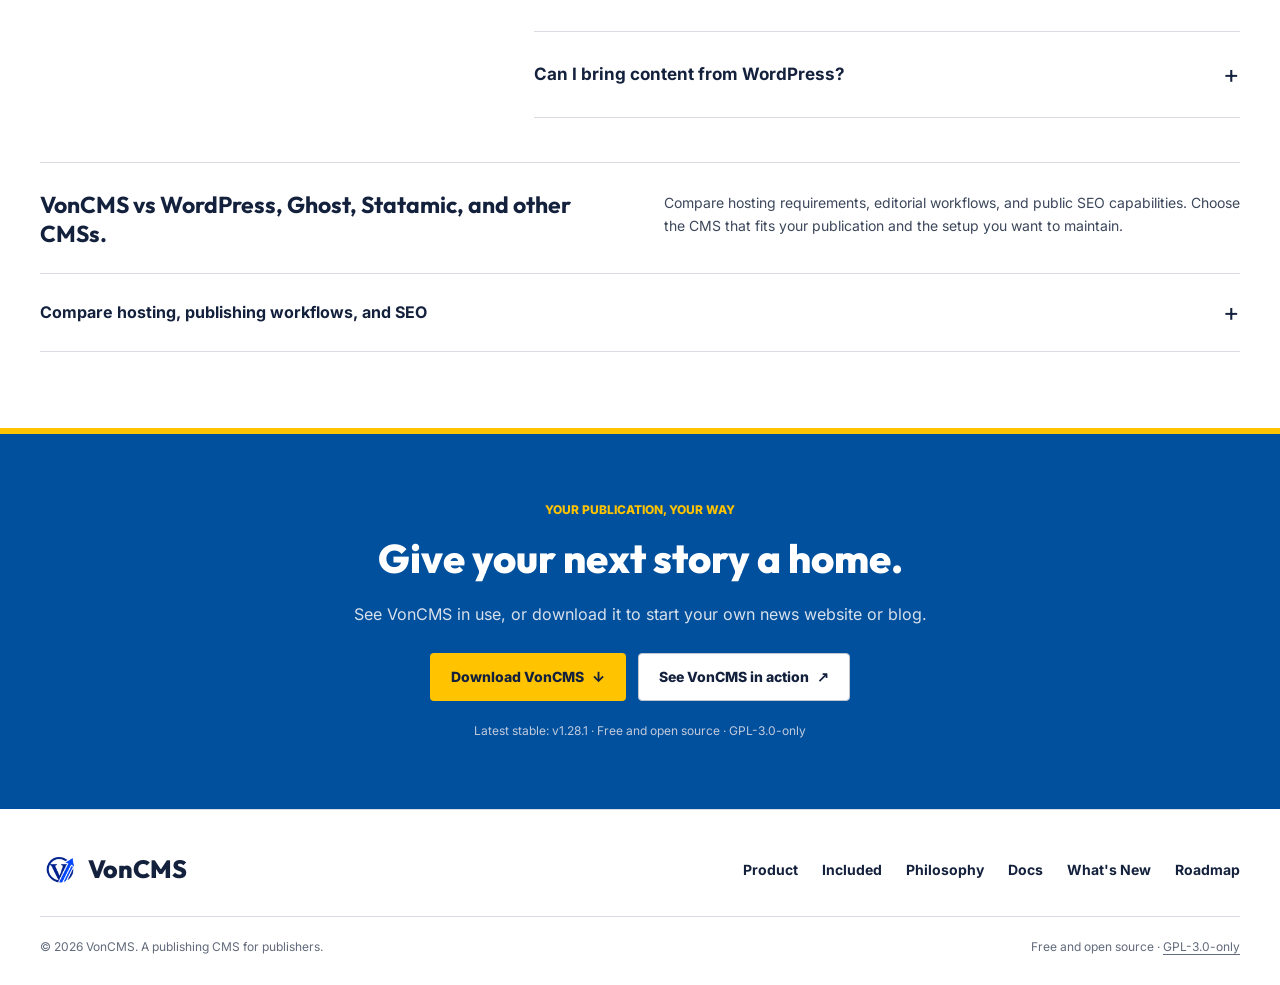
==== commit a1f16224: "Refresh product screenshots and BluePrint walkthrough" ====
--- a/index.html
+++ b/index.html
@@ -99,7 +99,7 @@
 <link rel="preload" href="upload/journalism.webp" as="image" fetchpriority="high">
 <link rel="stylesheet" href="css/fonts.css?v=20261002-local">
 <link rel="stylesheet" href="css/site.css?v=20261025-roadmap">
-<link rel="stylesheet" href="css/style.css?v=20261102-blueprint">
+<link rel="stylesheet" href="css/style.css?v=20261116-editor">
 </head>
 <body>
 <a class="skip-link" href="#page-content">Skip to content</a>
@@ -140,14 +140,15 @@
     <div class="shell">
       <div class="section-heading product-heading"><span class="section-kicker">Inside VonCMS</span><h2>Your publishing desk.</h2><p>Prepare stories, manage your publication, and publish a website readers can follow.</p></div>
       <div class="product-tabs" id="themes" aria-label="Product views">
-        <a id="tab-dashboard" href="#view-dashboard">Dashboard</a><a id="tab-editor" href="#view-editor">Editor</a><a id="tab-public" href="#view-public">Public site</a>
+        <a id="tab-dashboard" href="#view-dashboard">Dashboard</a><a id="tab-editor" href="#view-editor">Editor</a><a id="tab-ai" href="#view-ai">AI Assistant</a><a id="tab-public" href="#view-public">Public site</a>
       </div>
       <figure class="product-panel" id="view-dashboard" data-view="dashboard"><img class="lightbox-trigger" src="upload/dashboard.png" alt="VonCMS React admin dashboard for managing a publishing website" width="1920" height="957" loading="lazy" decoding="async"><figcaption><span><strong>Keep the day's work in view.</strong> Manage stories and site tools from one dashboard.</span><a class="text-link" href="docs.html#included">Publishing tools</a></figcaption></figure>
-      <figure class="product-panel" id="view-editor" data-view="editor"><img class="lightbox-trigger" src="upload/Editor.webp" alt="VonCMS TipTap article editor with publishing and SEO settings" width="1920" height="2213" loading="lazy" decoding="async"><figcaption><span><strong>Get the story ready to publish.</strong> Write the copy, add media, and prepare its search and sharing details.</span><a class="text-link" href="docs.html#workflow">Editorial workflow</a></figcaption></figure>
+      <figure class="product-panel" id="view-editor" data-view="editor"><img class="lightbox-trigger" src="upload/editor-publishing-20261116.webp" srcset="upload/editor-publishing-20261116-960.webp 960w, upload/editor-publishing-20261116.webp 1920w" sizes="(max-width: 600px) calc(100vw - 40px), (max-width: 1264px) calc(100vw - 64px), 1200px" alt="VonCMS article editor with formatting tools, inline media, and a publish-readiness checklist" width="1920" height="962" loading="lazy" decoding="async"><figcaption><span><strong>Get the story ready to publish.</strong> Write the copy, add images or tables, and check the story's publishing details.</span><a class="text-link" href="docs.html#workflow">Editorial workflow</a></figcaption></figure>
+      <figure class="product-panel" id="view-ai" data-view="ai"><img class="lightbox-trigger" src="upload/editor-ai-20261116.webp" srcset="upload/editor-ai-20261116-960.webp 960w, upload/editor-ai-20261116.webp 1920w" sizes="(max-width: 600px) calc(100vw - 40px), (max-width: 1264px) calc(100vw - 64px), 1200px" alt="VonCMS editor with the optional AI Assistant open for drafting and reviewing article copy" width="1920" height="962" loading="lazy" decoding="async"><figcaption><span><strong>A second look at your copy.</strong> Use the optional AI Assistant to draft or review text, then decide what to keep. Requires a configured Gemini API key.</span><a class="text-link" href="docs.html#personal-ai">AI setup</a></figcaption></figure>
       <figure class="product-panel" id="view-public" data-view="public"><img class="lightbox-trigger" src="upload/TechpressDemo.webp" alt="VonCMS TechPress news website with featured stories and category sections" width="864" height="1582" loading="lazy" decoding="async"><figcaption><span><strong>Give your reporting a home.</strong> TechPress organizes headlines and categories into a public news website.</span><a class="text-link" href="https://skripglobal.com/">See VonCMS in action</a></figcaption></figure>
       <div class="product-proof">
         <div class="production-example"><p><strong>In use at SkripGlobal.</strong> Explore a live news publication running on VonCMS, from its headlines to the articles readers open.</p><a class="text-link" href="https://skripglobal.com/">Visit SkripGlobal</a></div>
-        <a class="walkthrough-link" id="walkthrough" href="https://www.youtube.com/watch?v=glbqEG37aiM"><img src="upload/ytthumbnail.jpg" alt="VonCMS product walkthrough video thumbnail" width="1280" height="720" loading="lazy" decoding="async"><span>Watch the walkthrough</span></a>
+        <a class="walkthrough-link" id="walkthrough" href="https://www.youtube.com/watch?v=b0zECCuoS4w"><img src="upload/walkthrough-blueprint-128.webp" alt="VonCMS 1.28.x The BluePrint Series video walkthrough" width="640" height="360" loading="lazy" decoding="async"><span>Watch the 1.28.x walkthrough</span></a>
       </div>
       <section class="release-preview" id="blueprint" aria-labelledby="blueprint-title">
         <div class="section-heading"><span class="section-kicker">New in v1.28.1</span><h2 id="blueprint-title">VonCMS 1.28: The BluePrint.</h2><p>Plan coverage, choose how to measure visits, and review content before permanent deletion. The latest BluePrint update adds an optional News Sitemap for your recent reporting.</p></div>
@@ -320,6 +321,6 @@
   <div class="footer-top"><a class="footer-brand" href="index.html"><img src="upload/logo-mark-128.webp" alt="" width="38" height="38"><span>VonCMS</span></a><ul class="footer-links"><li><a href="index.html#product">Product</a></li><li><a href="index.html#included">Included</a></li><li><a href="philosophy.html">Philosophy</a></li><li><a href="docs.html">Docs</a></li><li><a href="whats-new.html">What's New</a></li><li><a href="roadmap.html">Roadmap</a></li></ul></div>
   <div class="footer-bottom"><p>&copy; <span data-current-year>2026</span> VonCMS. A publishing CMS for publishers.</p><p>Free and open source &middot; <a href="https://github.com/Vondereich/VonCMS/blob/main/LICENSE.md">GPL-3.0-only</a></p></div>
 </footer>
-<script src="js/main.js?v=20261002-simple-flow" defer></script>
+<script src="js/main.js?v=20261116-editor" defer></script>
 </body>
 </html>
--- a/css/style.css
+++ b/css/style.css
@@ -27,7 +27,7 @@
 .product-panel { margin-bottom: 32px; scroll-margin-top: 100px; }
 .product-panel img { width: 100%; aspect-ratio: 16 / 8.8; object-fit: cover; object-position: top; background: var(--paper); box-shadow: 0 12px 35px rgba(20,33,61,.1); }
 .product-panel[data-view="dashboard"] img { aspect-ratio: 1920 / 957; object-fit: contain; }
-.product-panel[data-view="editor"] img { aspect-ratio: 16 / 8.8; }
+.product-panel[data-view="editor"] img, .product-panel[data-view="ai"] img { aspect-ratio: 1920 / 962; object-fit: contain; }
 .product-panel figcaption { display: flex; justify-content: space-between; gap: 24px; margin-top: 14px; color: var(--body); font-size: 14px; }
 .product-panel figcaption strong { color: var(--navy); }
 .product-panel figcaption a { flex-shrink: 0; }
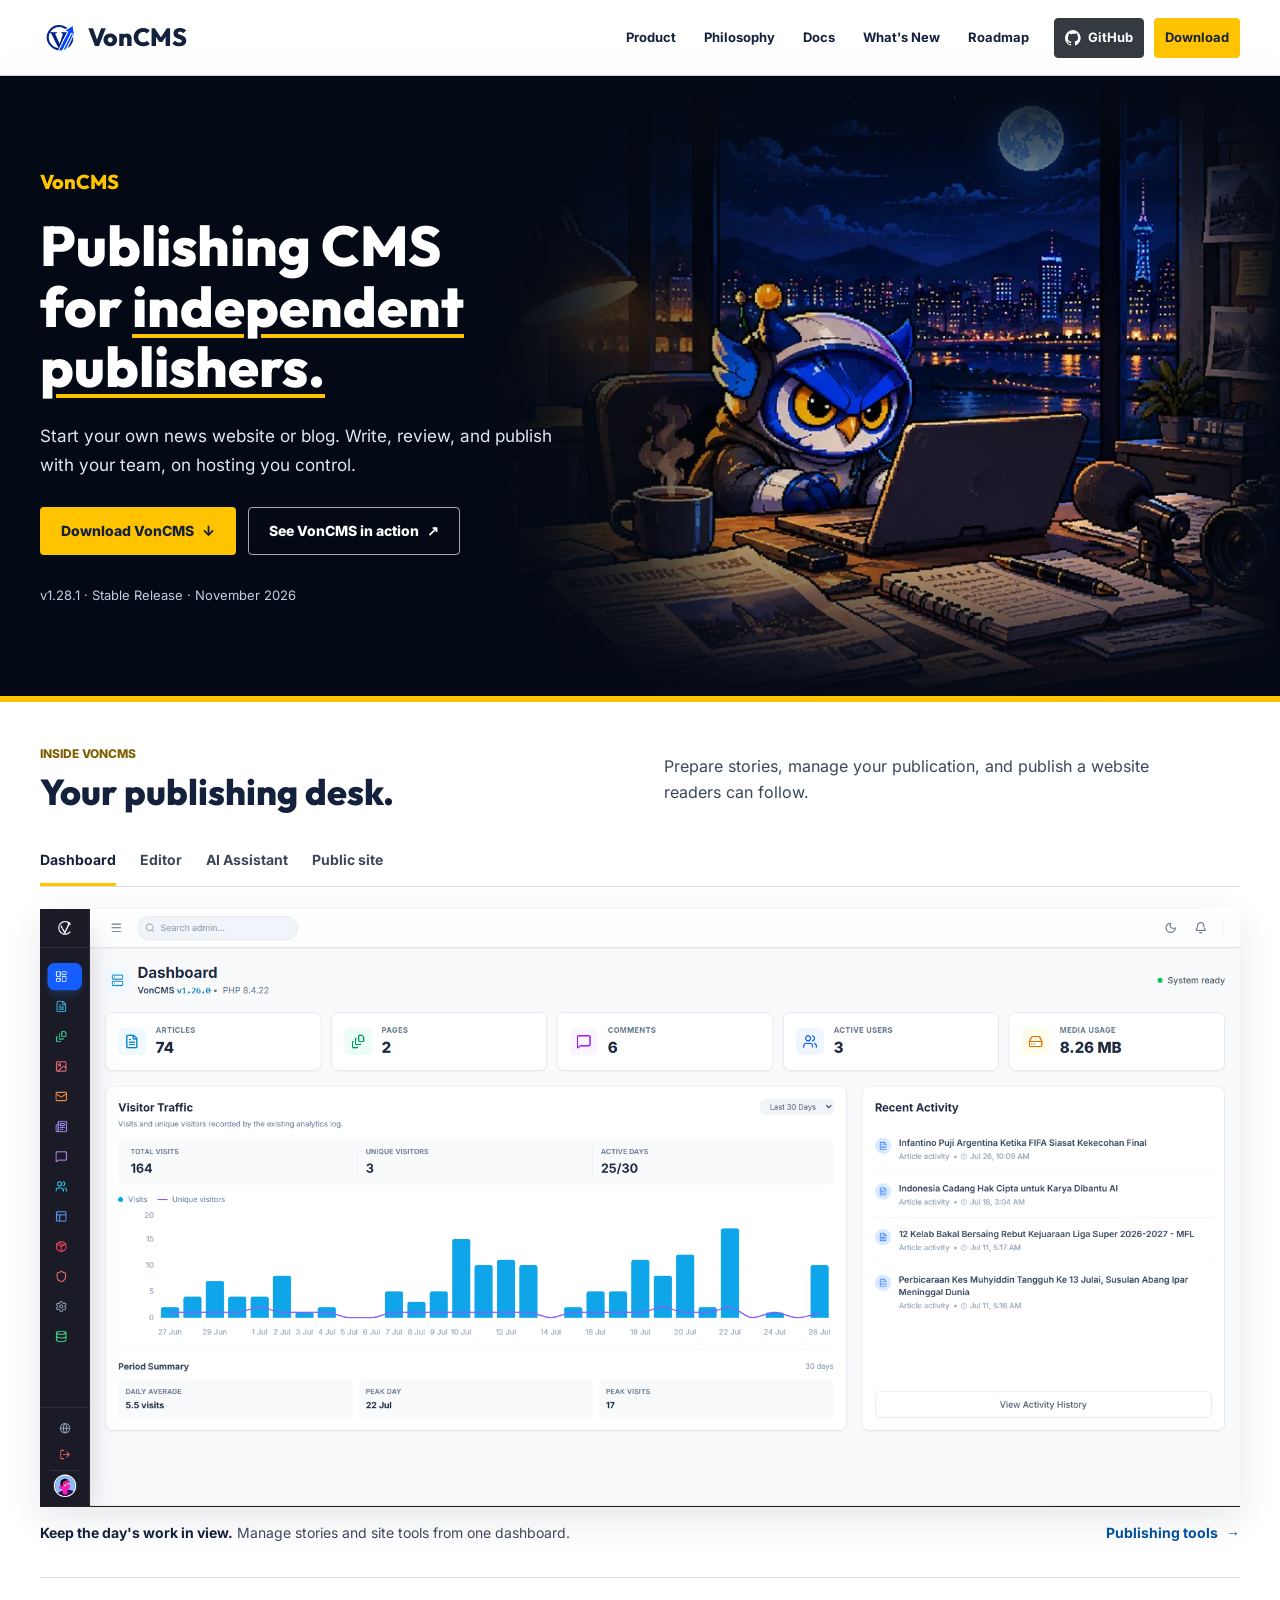
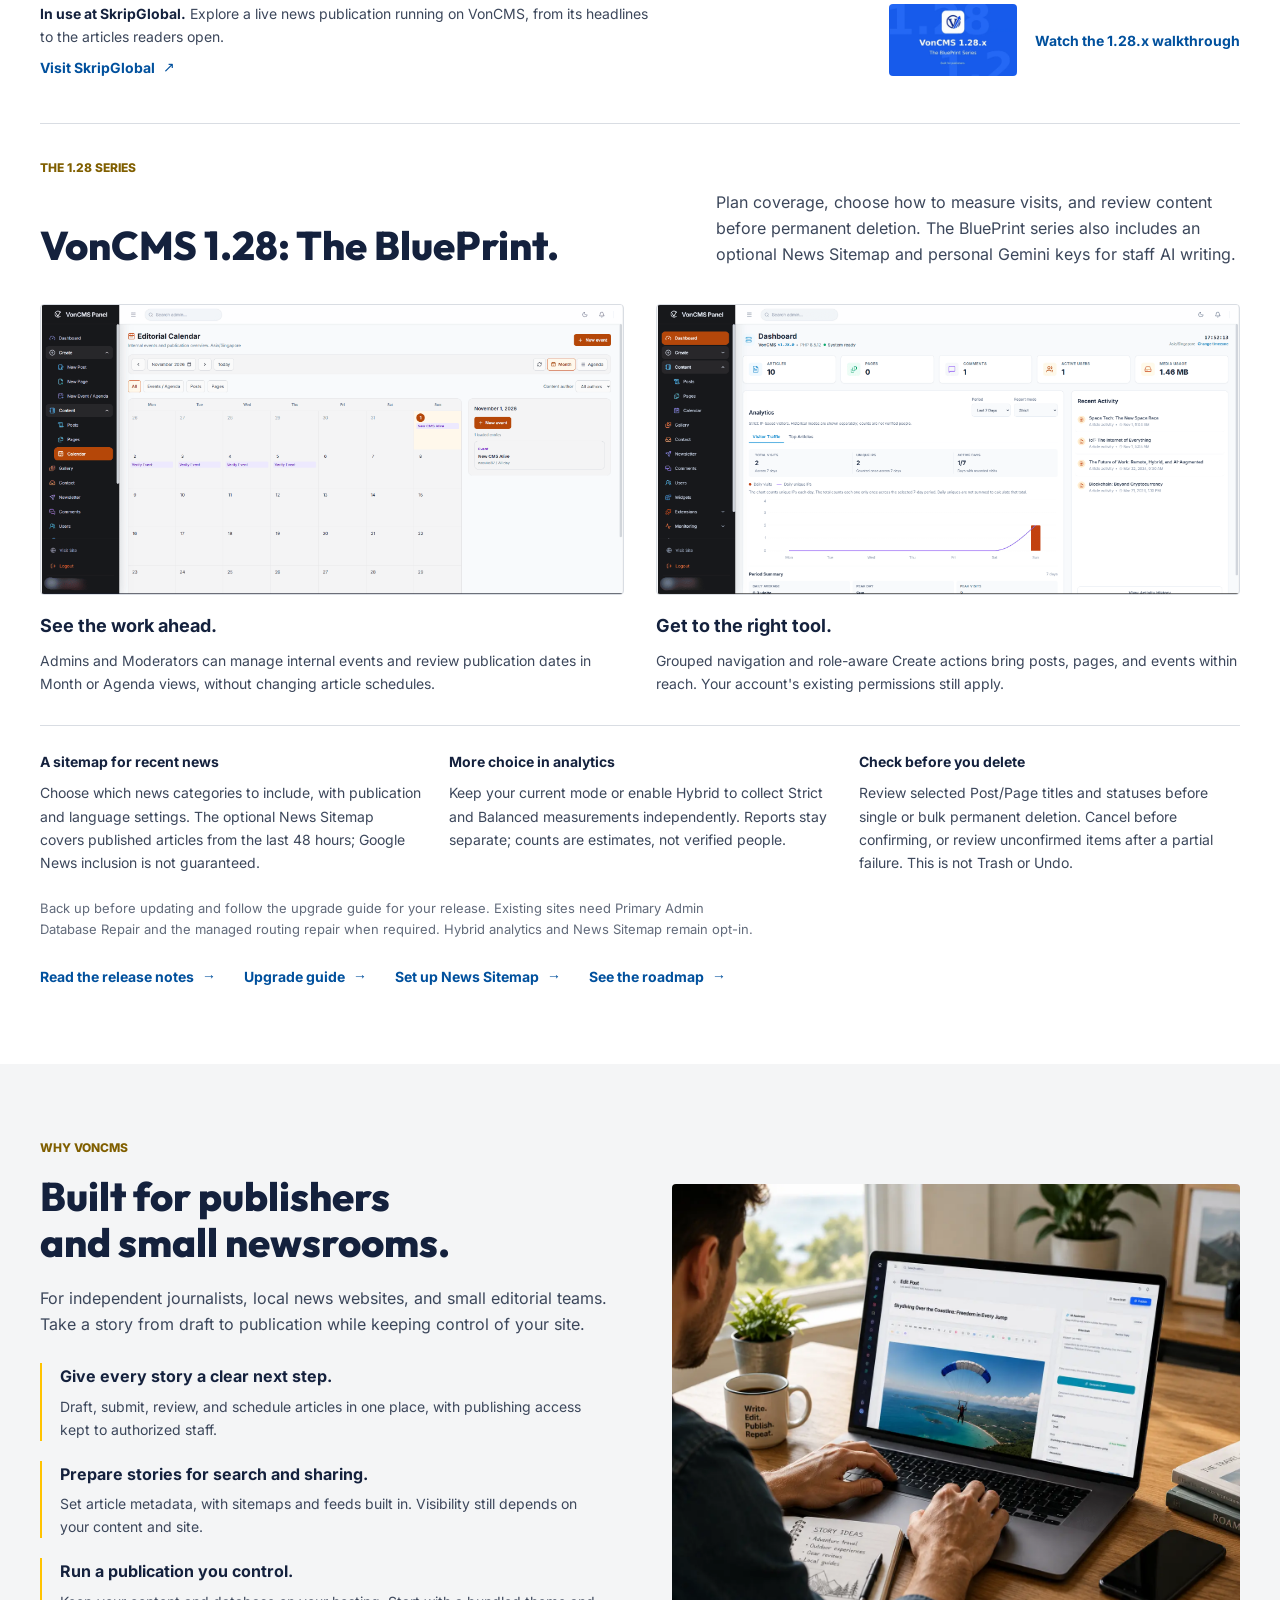
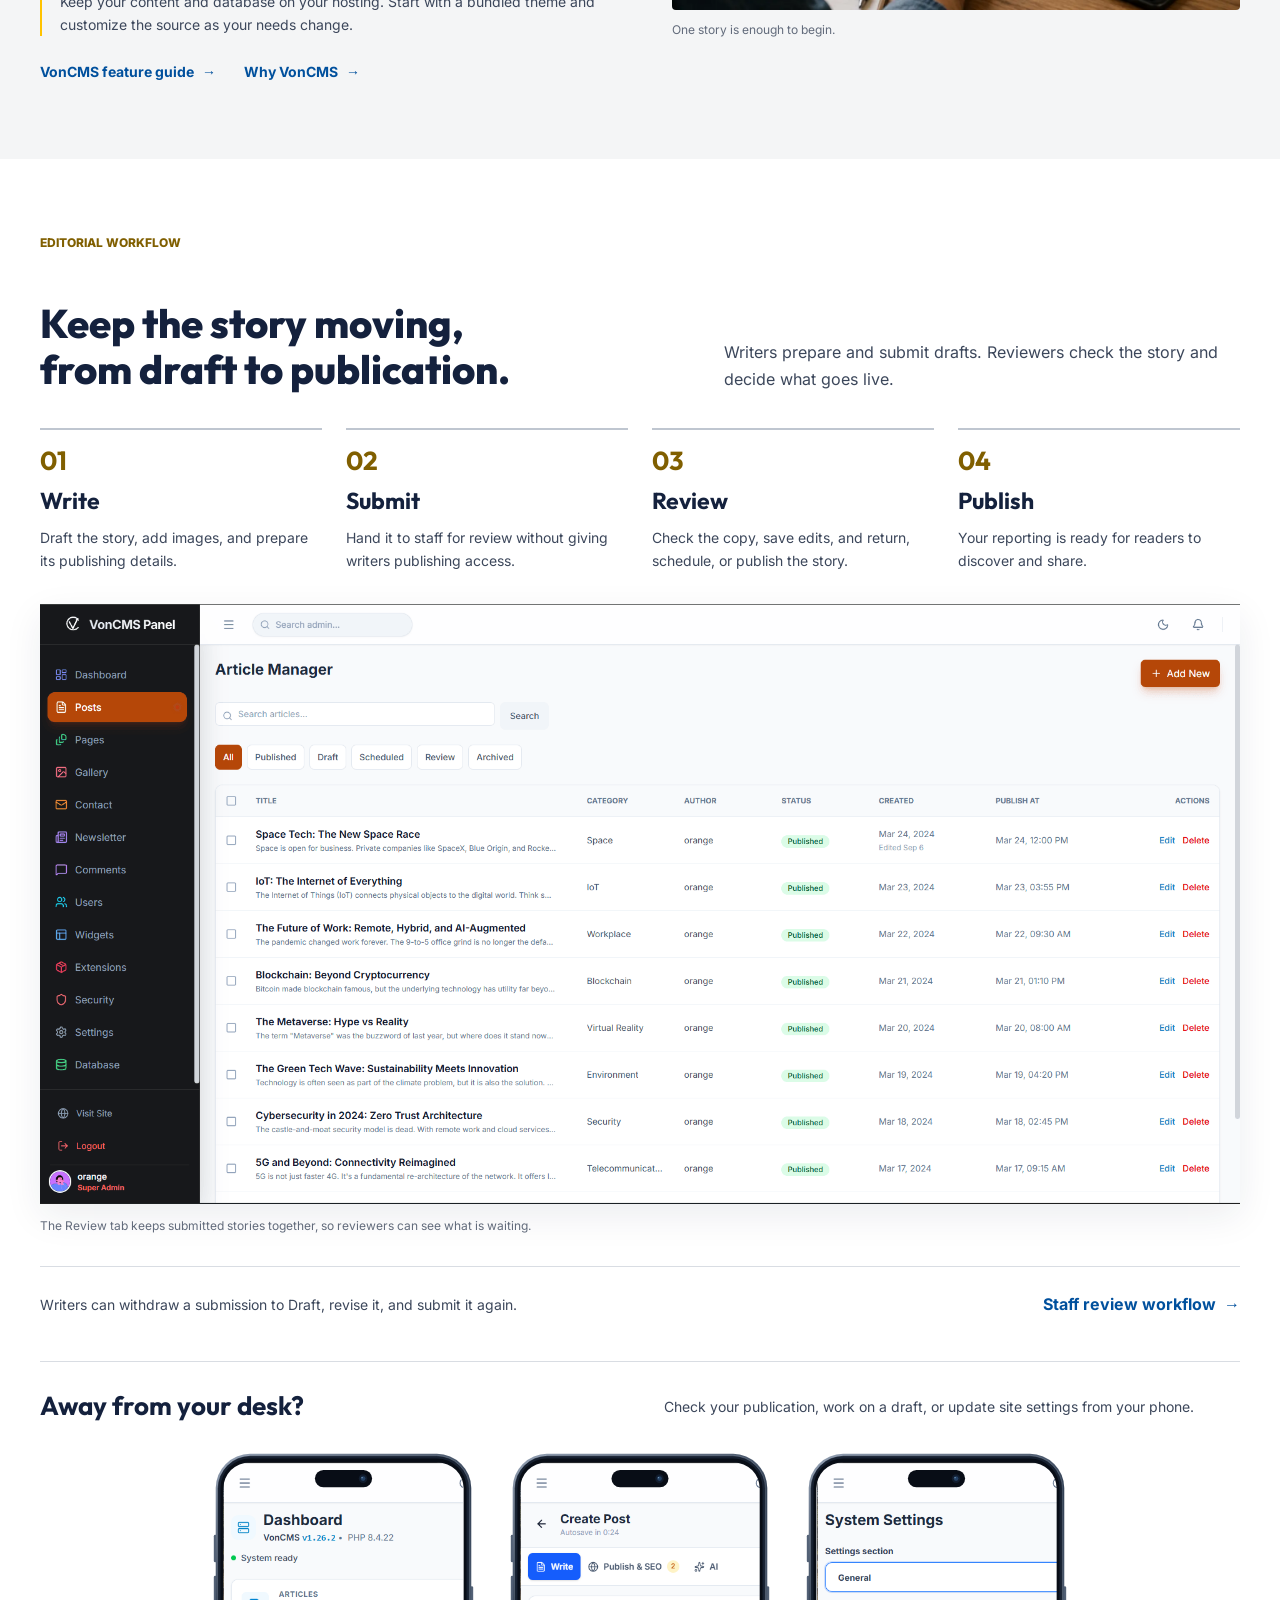
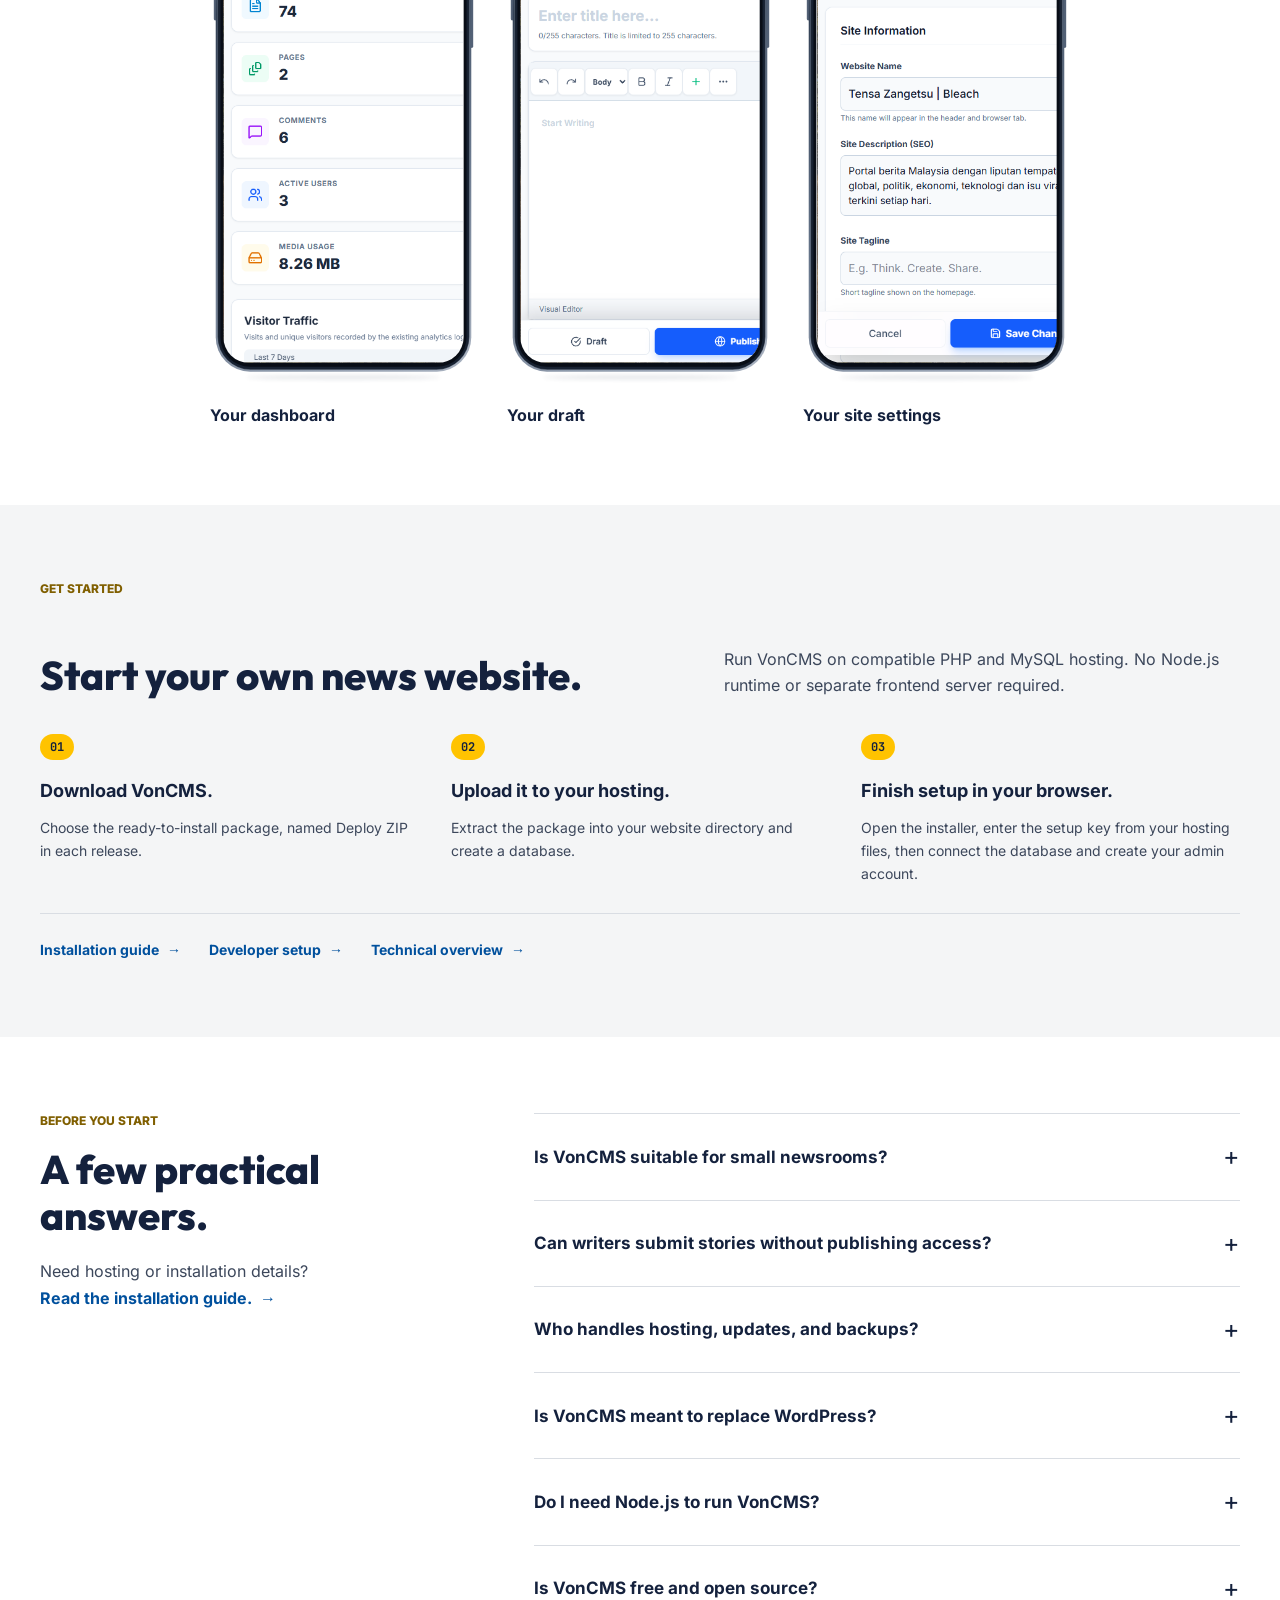
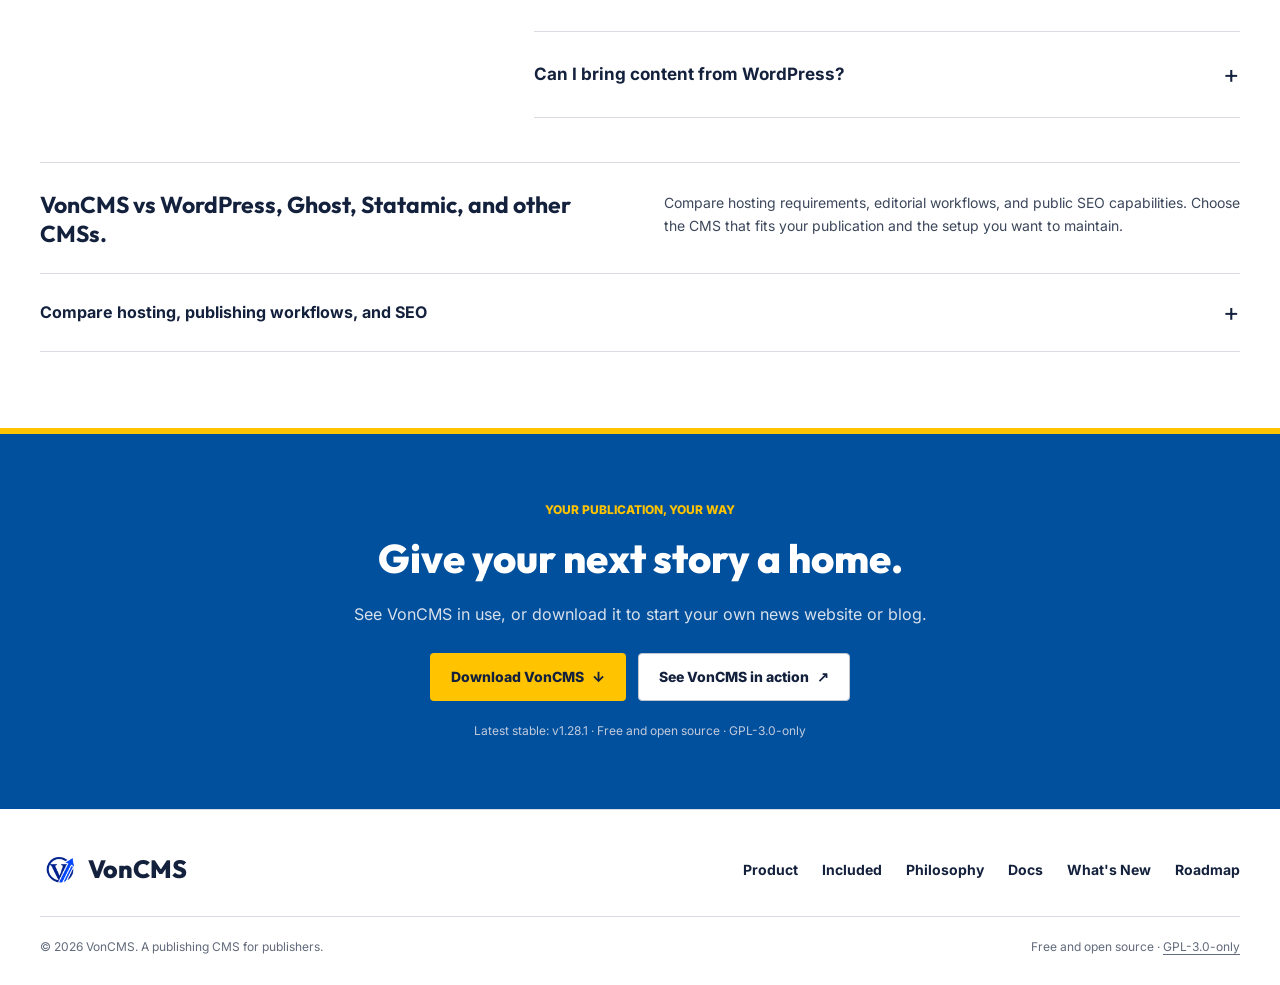
==== commit b31ccc5a: "Align publishing SEO and release freshness metadata" ====
--- a/index.html
+++ b/index.html
@@ -5,7 +5,7 @@
 <meta name="viewport" content="width=device-width, initial-scale=1">
 <meta name="referrer" content="strict-origin-when-cross-origin">
 <meta name="robots" content="index, follow, max-image-preview:large">
-<title>Self-Hosted News &amp; Publishing CMS for Newsrooms | VonCMS</title>
+<title>Publishing CMS for Newsrooms &amp; Publishers | VonCMS</title>
 <meta name="description" content="VonCMS is a self-hosted content management system (CMS) for publishers, journalists, and small newsrooms. Run news websites and blogs on your own hosting.">
 <link rel="canonical" href="https://getvoncms.com/">
 <link rel="alternate" hreflang="en" href="https://getvoncms.com/">
@@ -14,7 +14,7 @@
 <link rel="apple-touch-icon" href="upload/logo2.png">
 <meta property="og:type" content="website">
 <meta property="og:url" content="https://getvoncms.com/">
-<meta property="og:title" content="Self-Hosted News &amp; Publishing CMS for Newsrooms | VonCMS">
+<meta property="og:title" content="Publishing CMS for Newsrooms &amp; Publishers | VonCMS">
 <meta property="og:description" content="VonCMS is a self-hosted content management system (CMS) for publishers, journalists, and small newsrooms. Run news websites and blogs on your own hosting.">
 <meta property="og:site_name" content="VonCMS">
 <meta property="og:locale" content="en_US">
@@ -24,7 +24,7 @@
 <meta property="og:image:alt" content="Vorro, the VonCMS owl mascot">
 <meta name="twitter:card" content="summary_large_image">
 <meta name="twitter:url" content="https://getvoncms.com/">
-<meta name="twitter:title" content="Self-Hosted News &amp; Publishing CMS for Newsrooms | VonCMS">
+<meta name="twitter:title" content="Publishing CMS for Newsrooms &amp; Publishers | VonCMS">
 <meta name="twitter:description" content="VonCMS is a self-hosted content management system (CMS) for publishers, journalists, and small newsrooms. Run news websites and blogs on your own hosting.">
 <meta name="twitter:image" content="https://getvoncms.com/upload/owlr.png">
 <meta name="twitter:image:alt" content="Vorro, the VonCMS owl mascot">
@@ -151,7 +151,7 @@
         <a class="walkthrough-link" id="walkthrough" href="https://www.youtube.com/watch?v=b0zECCuoS4w"><img src="upload/walkthrough-blueprint-128.webp" alt="VonCMS 1.28.x The BluePrint Series video walkthrough" width="640" height="360" loading="lazy" decoding="async"><span>Watch the 1.28.x walkthrough</span></a>
       </div>
       <section class="release-preview" id="blueprint" aria-labelledby="blueprint-title">
-        <div class="section-heading"><span class="section-kicker">New in v1.28.1</span><h2 id="blueprint-title">VonCMS 1.28: The BluePrint.</h2><p>Plan coverage, choose how to measure visits, and review content before permanent deletion. The latest BluePrint update adds an optional News Sitemap for your recent reporting.</p></div>
+        <div class="section-heading"><span class="section-kicker">The 1.28 series</span><h2 id="blueprint-title">VonCMS 1.28: The BluePrint.</h2><p>Plan coverage, choose how to measure visits, and review content before permanent deletion. The BluePrint series also includes an optional News Sitemap and personal Gemini keys for staff AI writing.</p></div>
         <div class="release-preview-grid">
           <figure><img class="lightbox-trigger" src="upload/calendar.png" alt="VonCMS v1.28 Editorial Calendar showing a month view, internal events, content filters, and day details" width="1920" height="959" loading="lazy" decoding="async"><figcaption><strong>See the work ahead.</strong><span>Admins and Moderators can manage internal events and review publication dates in Month or Agenda views, without changing article schedules.</span></figcaption></figure>
           <figure><img class="lightbox-trigger" src="upload/new%20dropdown.png" alt="VonCMS v1.28 dashboard with grouped Content, Extensions, and Monitoring navigation and analytics report controls" width="1920" height="959" loading="lazy" decoding="async"><figcaption><strong>Get to the right tool.</strong><span>Grouped navigation and role-aware Create actions bring posts, pages, and events within reach. Your account's existing permissions still apply.</span></figcaption></figure>
@@ -161,8 +161,8 @@
           <div><dt>More choice in analytics</dt><dd>Keep your current mode or enable Hybrid to collect Strict and Balanced measurements independently. Reports stay separate; counts are estimates, not verified people.</dd></div>
           <div><dt>Check before you delete</dt><dd>Review selected Post/Page titles and statuses before single or bulk permanent deletion. Cancel before confirming, or review unconfirmed items after a partial failure. This is not Trash or Undo.</dd></div>
         </dl>
-        <p class="release-preview-note">Back up before updating. Moving from v1.28.0 needs no new database migration. Hybrid analytics and News Sitemap are opt-in; older sites still need the existing Calendar and analytics storage checks.</p>
-        <div class="section-links"><a class="text-link" href="whats-new.html">Read the release notes</a><a class="text-link" href="docs.html#news-sitemap">Set up News Sitemap</a><a class="text-link" href="roadmap.html#v1-28-2">What's planned next</a></div>
+        <p class="release-preview-note">Back up before updating and follow the upgrade guide for your release. Existing sites need Primary Admin Database Repair and the managed routing repair when required. Hybrid analytics and News Sitemap remain opt-in.</p>
+        <div class="section-links"><a class="text-link" href="whats-new.html">Read the release notes</a><a class="text-link" href="docs.html#upgrade">Upgrade guide</a><a class="text-link" href="docs.html#news-sitemap">Set up News Sitemap</a><a class="text-link" href="roadmap.html#delivery">See the roadmap</a></div>
       </section>
     </div>
   </section>
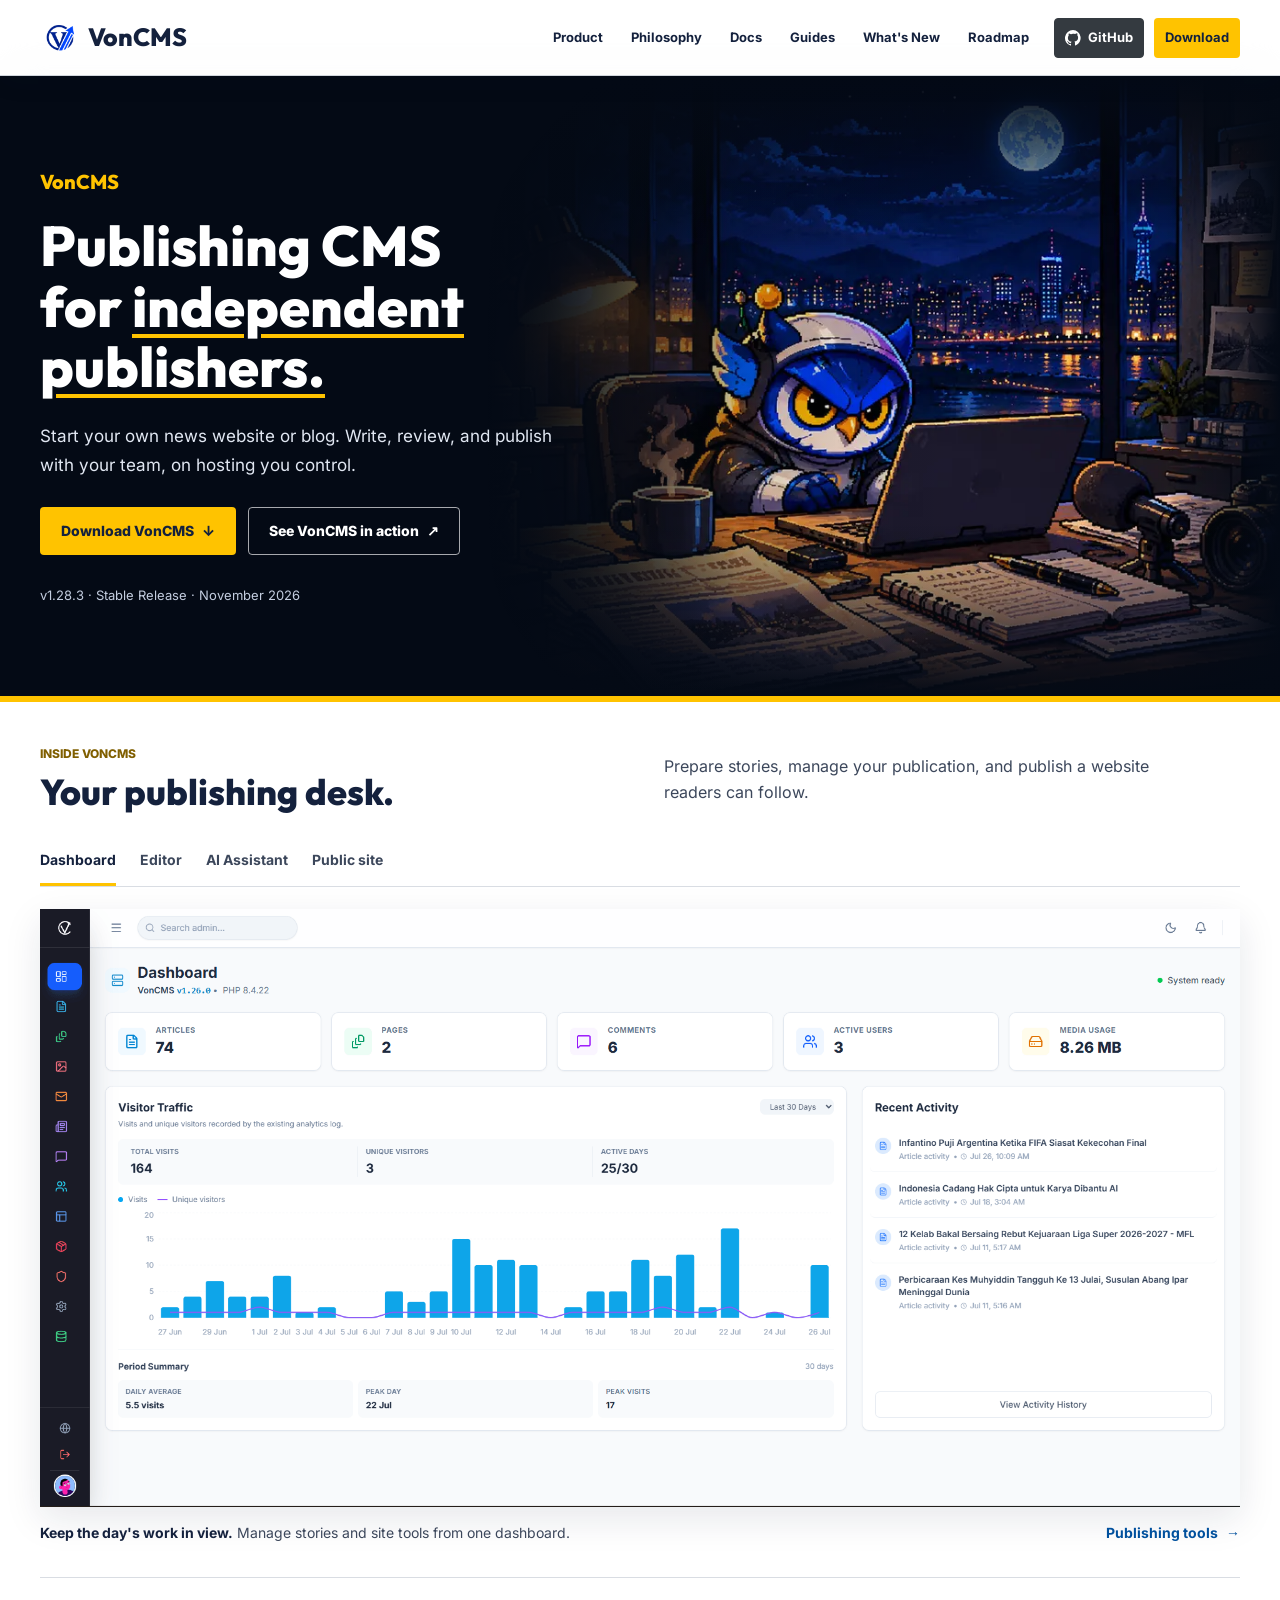
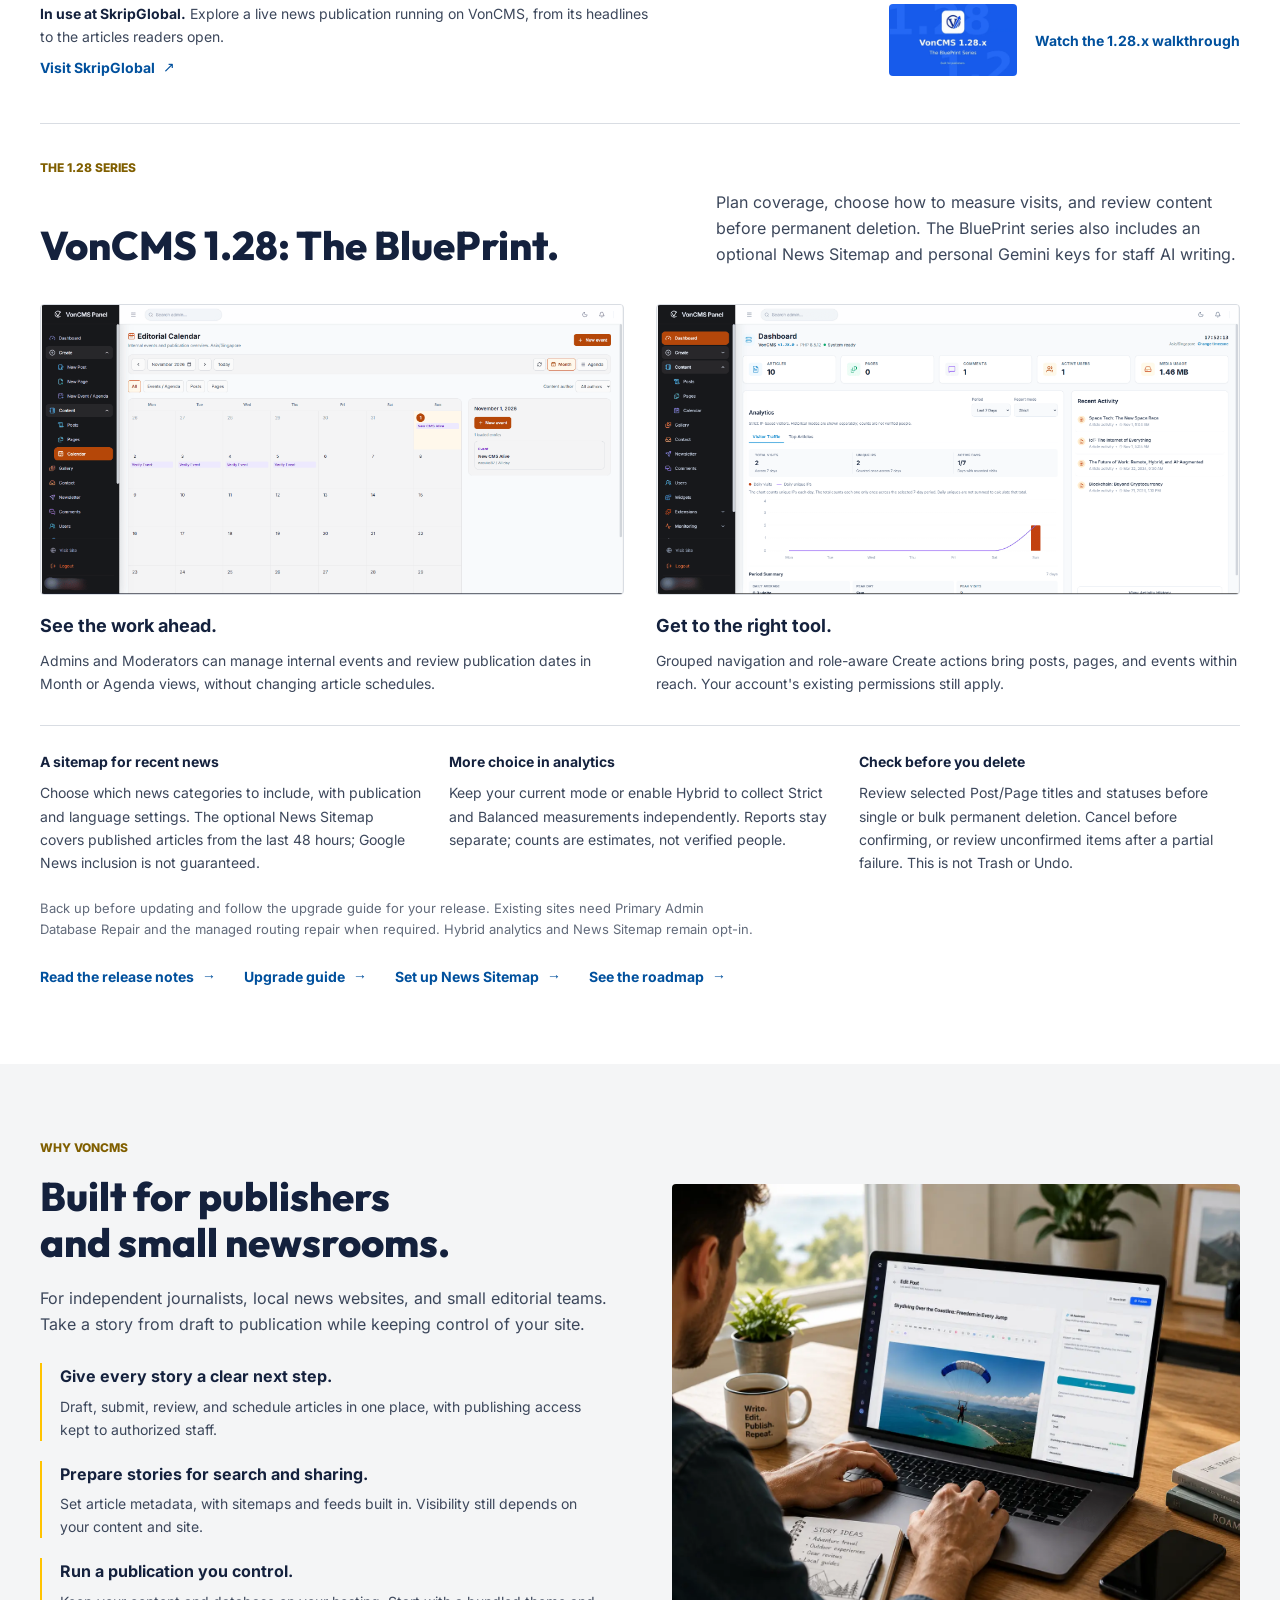
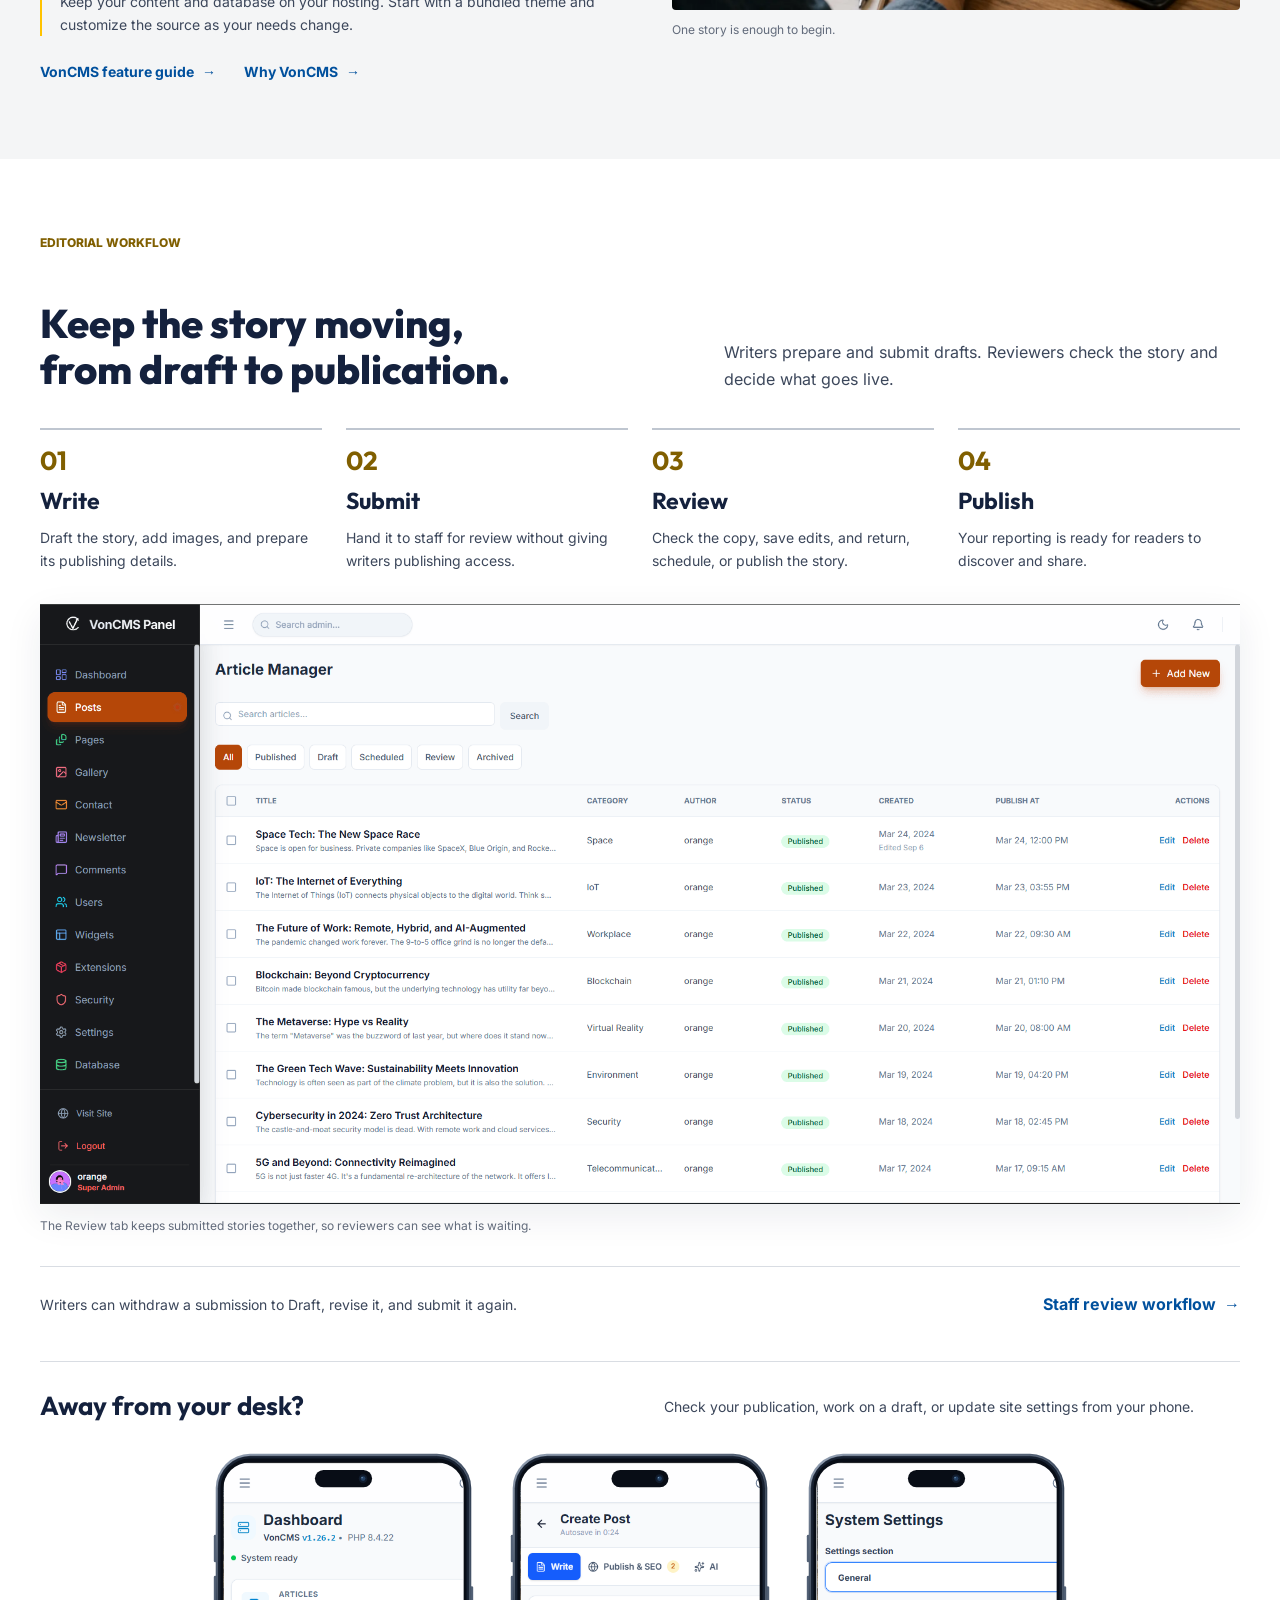
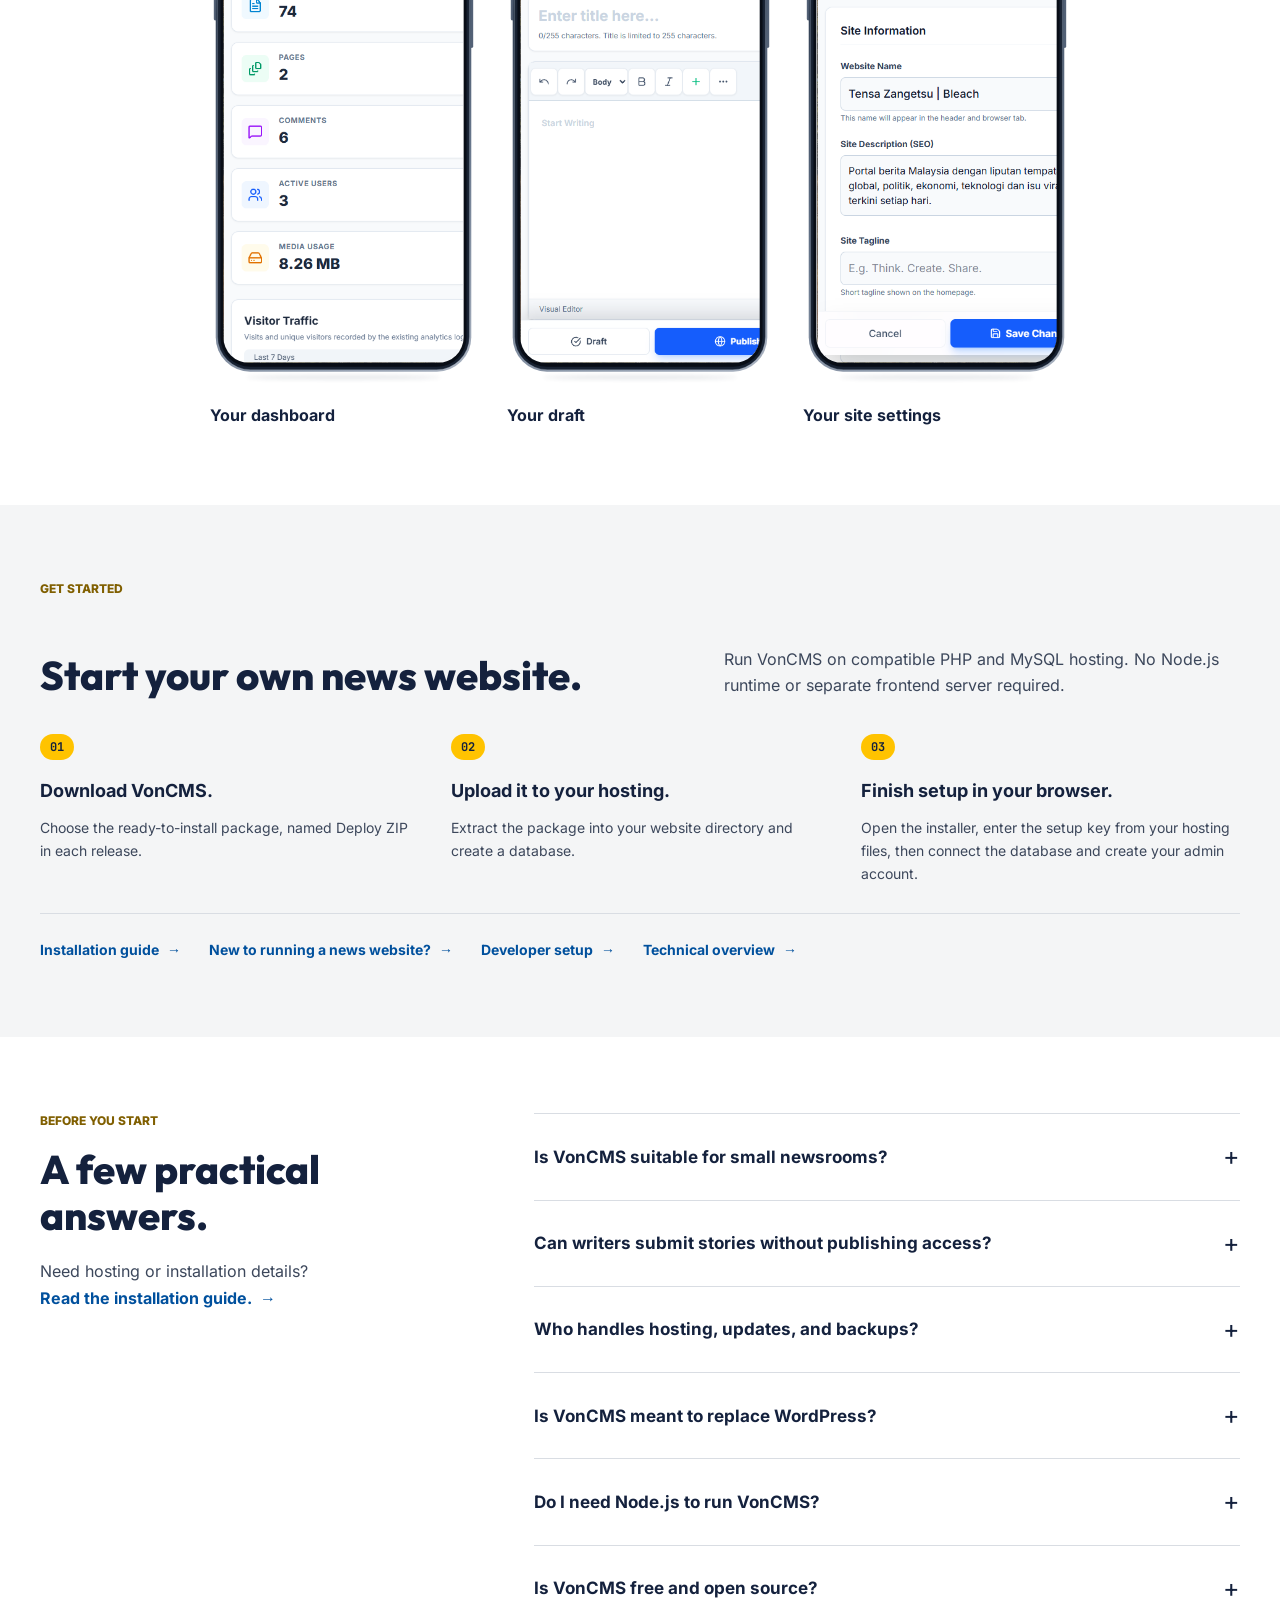
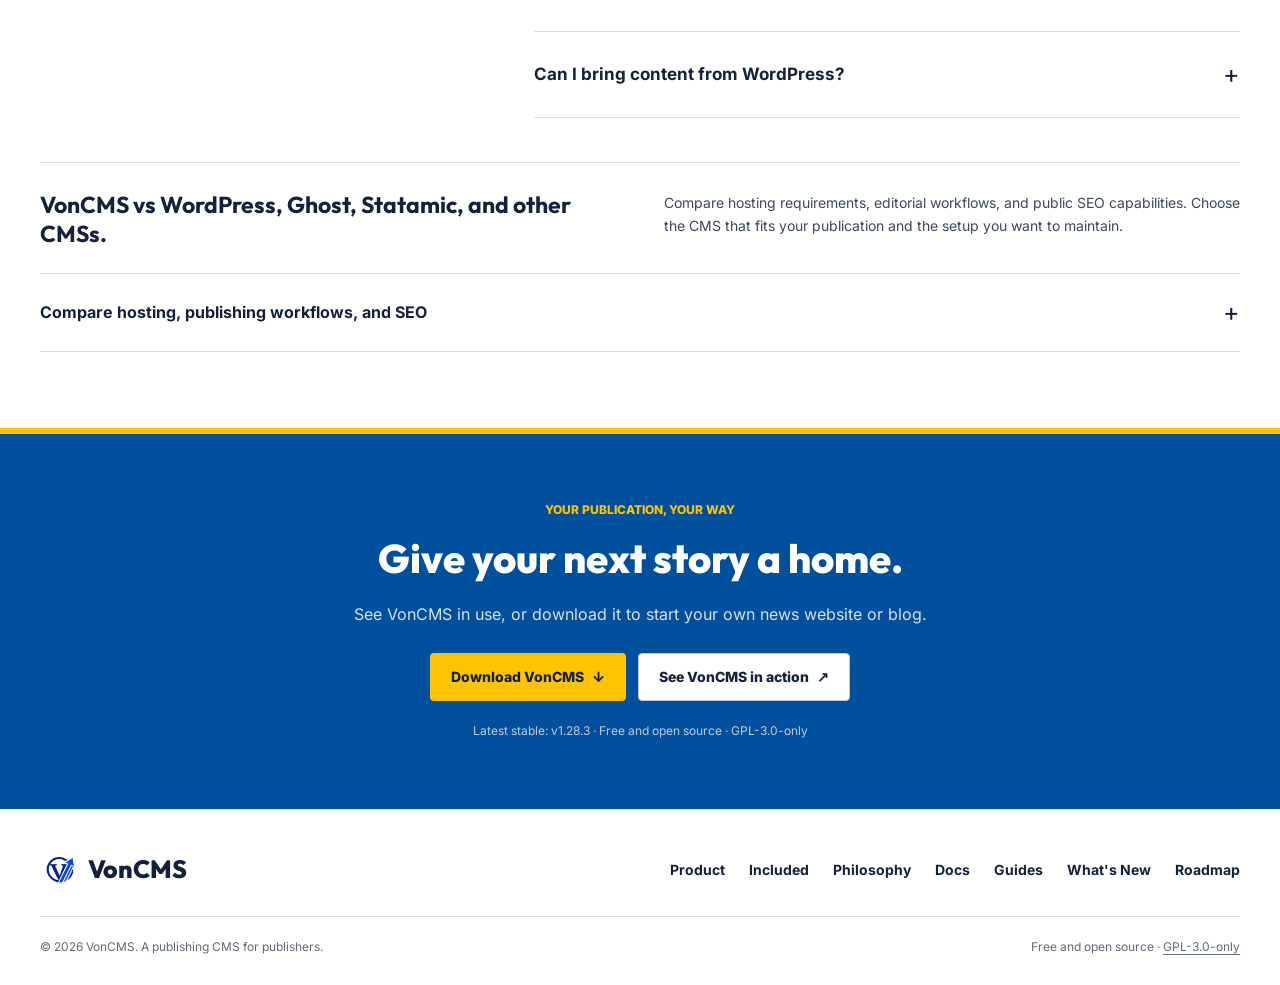
==== commit 2cf9caa1: "Add publisher guides and refresh social preview image - Add a Guides hub with four SEO guides: start" ====
--- a/index.html
+++ b/index.html
@@ -18,16 +18,17 @@
 <meta property="og:description" content="VonCMS is a self-hosted content management system (CMS) for publishers, journalists, and small newsrooms. Run news websites and blogs on your own hosting.">
 <meta property="og:site_name" content="VonCMS">
 <meta property="og:locale" content="en_US">
-<meta property="og:image" content="https://getvoncms.com/upload/owlr.png">
-<meta property="og:image:width" content="1024">
-<meta property="og:image:height" content="1024">
-<meta property="og:image:alt" content="Vorro, the VonCMS owl mascot">
+<meta property="og:image" content="https://getvoncms.com/upload/og-voncms-1200x630.jpg">
+<meta property="og:image:width" content="1200">
+<meta property="og:image:height" content="630">
+<meta property="og:image:type" content="image/jpeg">
+<meta property="og:image:alt" content="Vorro, the VonCMS owl mascot, writing a news story at a laptop">
 <meta name="twitter:card" content="summary_large_image">
 <meta name="twitter:url" content="https://getvoncms.com/">
 <meta name="twitter:title" content="Publishing CMS for Newsrooms &amp; Publishers | VonCMS">
 <meta name="twitter:description" content="VonCMS is a self-hosted content management system (CMS) for publishers, journalists, and small newsrooms. Run news websites and blogs on your own hosting.">
-<meta name="twitter:image" content="https://getvoncms.com/upload/owlr.png">
-<meta name="twitter:image:alt" content="Vorro, the VonCMS owl mascot">
+<meta name="twitter:image" content="https://getvoncms.com/upload/og-voncms-1200x630.jpg">
+<meta name="twitter:image:alt" content="Vorro, the VonCMS owl mascot, writing a news story at a laptop">
 <script type="application/ld+json">
 {
   "@context": "https://schema.org",
@@ -38,7 +39,7 @@
   "operatingSystem": "Linux, Windows",
   "applicationCategory": "BusinessApplication",
   "applicationSubCategory": "Publishing CMS",
-  "softwareVersion": "1.28.1",
+  "softwareVersion": "1.28.3",
   "description": "VonCMS is a self-hosted content management system (CMS) for publishers, journalists, and small newsrooms. Run news websites and blogs on your own hosting.",
   "publisher": {
     "@id": "https://getvoncms.com/#project"
@@ -111,6 +112,7 @@
       <li><a href="index.html#product">Product</a></li>
       <li><a href="philosophy.html">Philosophy</a></li>
       <li><a href="docs.html">Docs</a></li>
+      <li><a href="guides.html">Guides</a></li>
       <li><a href="whats-new.html">What's New</a></li>
       <li class="nav-roadmap"><a href="roadmap.html">Roadmap</a></li>
       <li><a href="https://github.com/Vondereich/VonCMS" class="nav-link-strong"><svg class="nav-github-icon" viewBox="0 0 16 16" aria-hidden="true"><path d="M8 0a8 8 0 0 0-2.53 15.59c.4.07.55-.17.55-.38v-1.36c-2.23.49-2.7-.95-2.7-.95-.36-.92-.89-1.17-.89-1.17-.73-.5.06-.49.06-.49.8.06 1.23.83 1.23.83.72 1.22 1.87.87 2.33.67.07-.52.28-.87.51-1.07-1.78-.2-3.65-.89-3.65-3.96 0-.88.31-1.59.82-2.15-.08-.2-.36-1.02.08-2.12 0 0 .67-.22 2.2.82A7.6 7.6 0 0 1 8 3.7c.68 0 1.36.09 2 .27 1.52-1.04 2.19-.82 2.19-.82.44 1.1.16 1.92.08 2.12.51.56.82 1.27.82 2.15 0 3.08-1.87 3.75-3.66 3.95.29.25.54.74.54 1.49v2.21c0 .21.15.46.55.38A8 8 0 0 0 8 0Z"/></svg><span>GitHub</span></a></li>
@@ -126,11 +128,11 @@
       <h1>Publishing CMS for <span class="hero-emphasis">independent publishers.</span></h1>
       <p class="hero-lede">Start your own news website or blog. Write, review, and publish with your team, on hosting you control.</p>
       <div class="hero-actions">
-        <a class="btn-primary" href="https://github.com/Vondereich/VonCMS/releases/download/v.1.28.1/VonCMS_v1.28.1_Deploy.zip" data-gh-deploy-download><span>Download VonCMS</span></a>
+        <a class="btn-primary" href="https://github.com/Vondereich/VonCMS/releases/download/v.1.28.3/VonCMS_v1.28.3_Deploy.zip" data-gh-deploy-download><span>Download VonCMS</span></a>
         <a class="btn-secondary" href="https://skripglobal.com/">See VonCMS in action</a>
       </div>
       <div class="hero-release">
-        <span data-gh-version-badge>v1.28.1 &middot; Stable Release &middot; November 2026</span>
+        <span data-gh-version-badge>v1.28.3 &middot; Stable Release &middot; November 2026</span>
       </div>
     </div>
   </div>
@@ -192,7 +194,7 @@
     <div class="shell">
       <div class="section-heading"><span class="section-kicker">Get started</span><h2>Start your own news website.</h2><p>Run VonCMS on compatible PHP and MySQL hosting. No Node.js runtime or separate frontend server required.</p></div>
       <ol class="install-steps" id="paths"><li><strong>Download VonCMS.</strong><p>Choose the ready-to-install package, named Deploy ZIP in each release.</p></li><li><strong>Upload it to your hosting.</strong><p>Extract the package into your website directory and create a database.</p></li><li><strong>Finish setup in your browser.</strong><p>Open the installer, enter the setup key from your hosting files, then connect the database and create your admin account.</p></li></ol>
-      <div class="install-guides"><a class="text-link" href="docs.html#install">Installation guide</a><a class="text-link" id="developers" href="docs.html#source">Developer setup</a><a class="text-link" id="architecture" href="docs.html#architecture">Technical overview</a></div>
+      <div class="install-guides"><a class="text-link" href="docs.html#install">Installation guide</a><a class="text-link" href="start-a-news-website.html">New to running a news website?</a><a class="text-link" id="developers" href="docs.html#source">Developer setup</a><a class="text-link" id="architecture" href="docs.html#architecture">Technical overview</a></div>
     </div>
   </section>
   <section class="home-section" id="faq">
@@ -201,7 +203,7 @@
         <details><summary>Is VonCMS suitable for small newsrooms?</summary><p>VonCMS is a self-hosted publishing CMS for independent publishers, local news websites, and small editorial teams. It brings writing, staff review, scheduling, and a public website together. Check the <a class="text-link" href="docs.html#requirements">hosting requirements</a> and test your workflow before moving a live publication.</p></details>
         <details><summary>Can writers submit stories without publishing access?</summary><p>Yes. Writers can prepare and submit drafts for <a class="text-link" href="docs.html#workflow">staff review</a> without permission to publish them. Moderators, Admins, and Root can return a submission for changes, schedule it, or publish it.</p></details>
         <details><summary>Who handles hosting, updates, and backups?</summary><p>Your publication is responsible for hosting, <a class="text-link" href="docs.html#upgrade">CMS updates</a>, and <a class="text-link" href="docs.html#database">backups</a>. Manage them yourself or arrange help with a developer or hosting provider. The free software download does not include managed hosting.</p></details>
-        <details><summary>Is VonCMS meant to replace WordPress?</summary><p>Not for everyone. WordPress has a mature ecosystem and serves many kinds of websites. VonCMS is a smaller, publishing-focused alternative for people who want a self-hosted editorial workflow, bundled themes, and direct access to their source and data. Choose the CMS that fits your publication.</p></details>
+        <details><summary>Is VonCMS meant to replace WordPress?</summary><p>Not for everyone. WordPress has a mature ecosystem and serves many kinds of websites. VonCMS is a smaller, publishing-focused alternative for people who want a self-hosted editorial workflow, bundled themes, and direct access to their source and data. Choose the CMS that fits your publication. <a class="text-link" href="wordpress-alternative-for-news.html">Compare WordPress and VonCMS for news</a>.</p></details>
         <details><summary>Do I need Node.js to run VonCMS?</summary><p>No. The Deploy ZIP includes built frontend assets and runs on PHP and MySQL hosting. Node.js and npm are only needed if you develop from source or create a custom build.</p></details>
         <details><summary>Is VonCMS free and open source?</summary><p>Yes. VonCMS is released under <a class="text-link" href="https://github.com/Vondereich/VonCMS/blob/main/LICENSE.md">GPL-3.0-only</a>. The software is free; your hosting, domain, and any optional paid services are separate costs. If you distribute modified copies, follow the license requirements.</p></details>
         <details><summary>Can I bring content from WordPress?</summary><p>VonCMS includes a WordPress XML importer. Test an import on a staging site first, and check articles, media, categories, and links before changing your live website. WordPress themes and plugins are not interchangeable with VonCMS.</p></details>
@@ -315,10 +317,10 @@
       </div>
     </div>
   </section>
-  <section class="home-section cta-section" id="get-voncms"><div class="shell"><span class="section-kicker">Your publication, your way</span><h2>Give your next story a home.</h2><p>See VonCMS in use, or download it to start your own news website or blog.</p><div class="hero-actions"><a class="btn-primary" href="https://github.com/Vondereich/VonCMS/releases/download/v.1.28.1/VonCMS_v1.28.1_Deploy.zip" data-gh-deploy-download><span>Download VonCMS</span></a><a class="btn-secondary" href="https://skripglobal.com/">See VonCMS in action</a></div><p class="cta-note" data-gh-cta-note>Latest stable: v1.28.1 &middot; Free and open source &middot; GPL-3.0-only</p></div></section>
+  <section class="home-section cta-section" id="get-voncms"><div class="shell"><span class="section-kicker">Your publication, your way</span><h2>Give your next story a home.</h2><p>See VonCMS in use, or download it to start your own news website or blog.</p><div class="hero-actions"><a class="btn-primary" href="https://github.com/Vondereich/VonCMS/releases/download/v.1.28.3/VonCMS_v1.28.3_Deploy.zip" data-gh-deploy-download><span>Download VonCMS</span></a><a class="btn-secondary" href="https://skripglobal.com/">See VonCMS in action</a></div><p class="cta-note" data-gh-cta-note>Latest stable: v1.28.3 &middot; Free and open source &middot; GPL-3.0-only</p></div></section>
 </main>
 <footer class="site-footer">
-  <div class="footer-top"><a class="footer-brand" href="index.html"><img src="upload/logo-mark-128.webp" alt="" width="38" height="38"><span>VonCMS</span></a><ul class="footer-links"><li><a href="index.html#product">Product</a></li><li><a href="index.html#included">Included</a></li><li><a href="philosophy.html">Philosophy</a></li><li><a href="docs.html">Docs</a></li><li><a href="whats-new.html">What's New</a></li><li><a href="roadmap.html">Roadmap</a></li></ul></div>
+  <div class="footer-top"><a class="footer-brand" href="index.html"><img src="upload/logo-mark-128.webp" alt="" width="38" height="38"><span>VonCMS</span></a><ul class="footer-links"><li><a href="index.html#product">Product</a></li><li><a href="index.html#included">Included</a></li><li><a href="philosophy.html">Philosophy</a></li><li><a href="docs.html">Docs</a></li><li><a href="guides.html">Guides</a></li><li><a href="whats-new.html">What's New</a></li><li><a href="roadmap.html">Roadmap</a></li></ul></div>
   <div class="footer-bottom"><p>&copy; <span data-current-year>2026</span> VonCMS. A publishing CMS for publishers.</p><p>Free and open source &middot; <a href="https://github.com/Vondereich/VonCMS/blob/main/LICENSE.md">GPL-3.0-only</a></p></div>
 </footer>
 <script src="js/main.js?v=20261116-editor" defer></script>
--- a/css/site.css
+++ b/css/site.css
@@ -124,7 +124,6 @@
   html:not(.js) .nav-links { position: static; display: grid; grid-template-columns: 1fr 1fr; width: 100%; padding: 0; box-shadow: none; border: 0; }
   .nav-links { position: absolute; top: 100%; left: 0; right: 0; display: none; padding: 16px 32px 24px; gap: 8px; background: rgba(255,255,255,.88); -webkit-backdrop-filter: blur(20px) saturate(135%); backdrop-filter: blur(20px) saturate(135%); border-bottom: 1px solid var(--line); box-shadow: 0 12px 20px rgba(20,33,61,.08); max-height: calc(100svh - var(--nav-height)); overflow-y: auto; }
   .nav-links.open { display: grid; grid-template-columns: 1fr 1fr; }
-  .nav-links .nav-roadmap { grid-column: 1 / -1; }
   .nav-links a { width: 100%; min-height: 46px; padding: 10px; font-size: 14px; background: var(--paper); border-color: var(--line); border-radius: 4px; }
   .nav-links a[aria-current="page"] { border-color: var(--yellow); background: var(--yellow-soft); border-radius: 4px; }
   .nav-links .nav-link-strong, .nav-links .nav-cta { margin: 4px 0 0; }
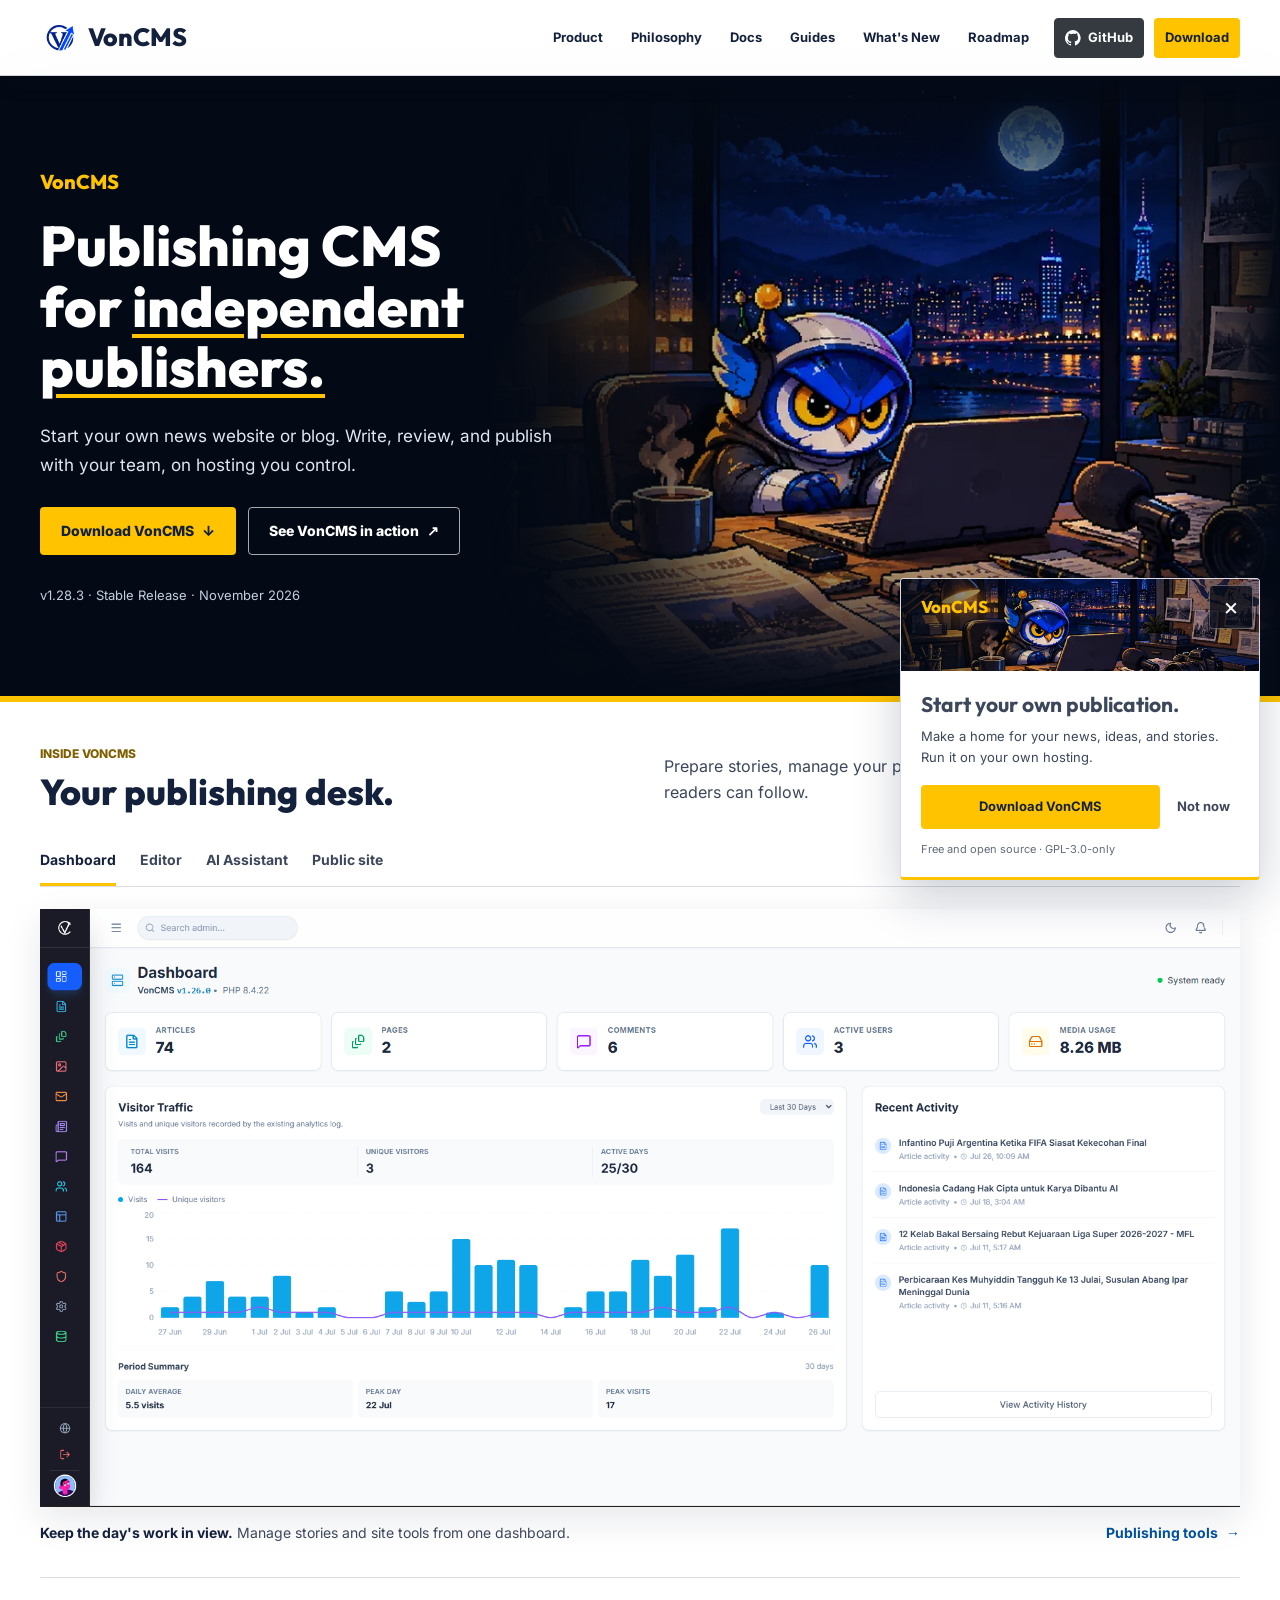
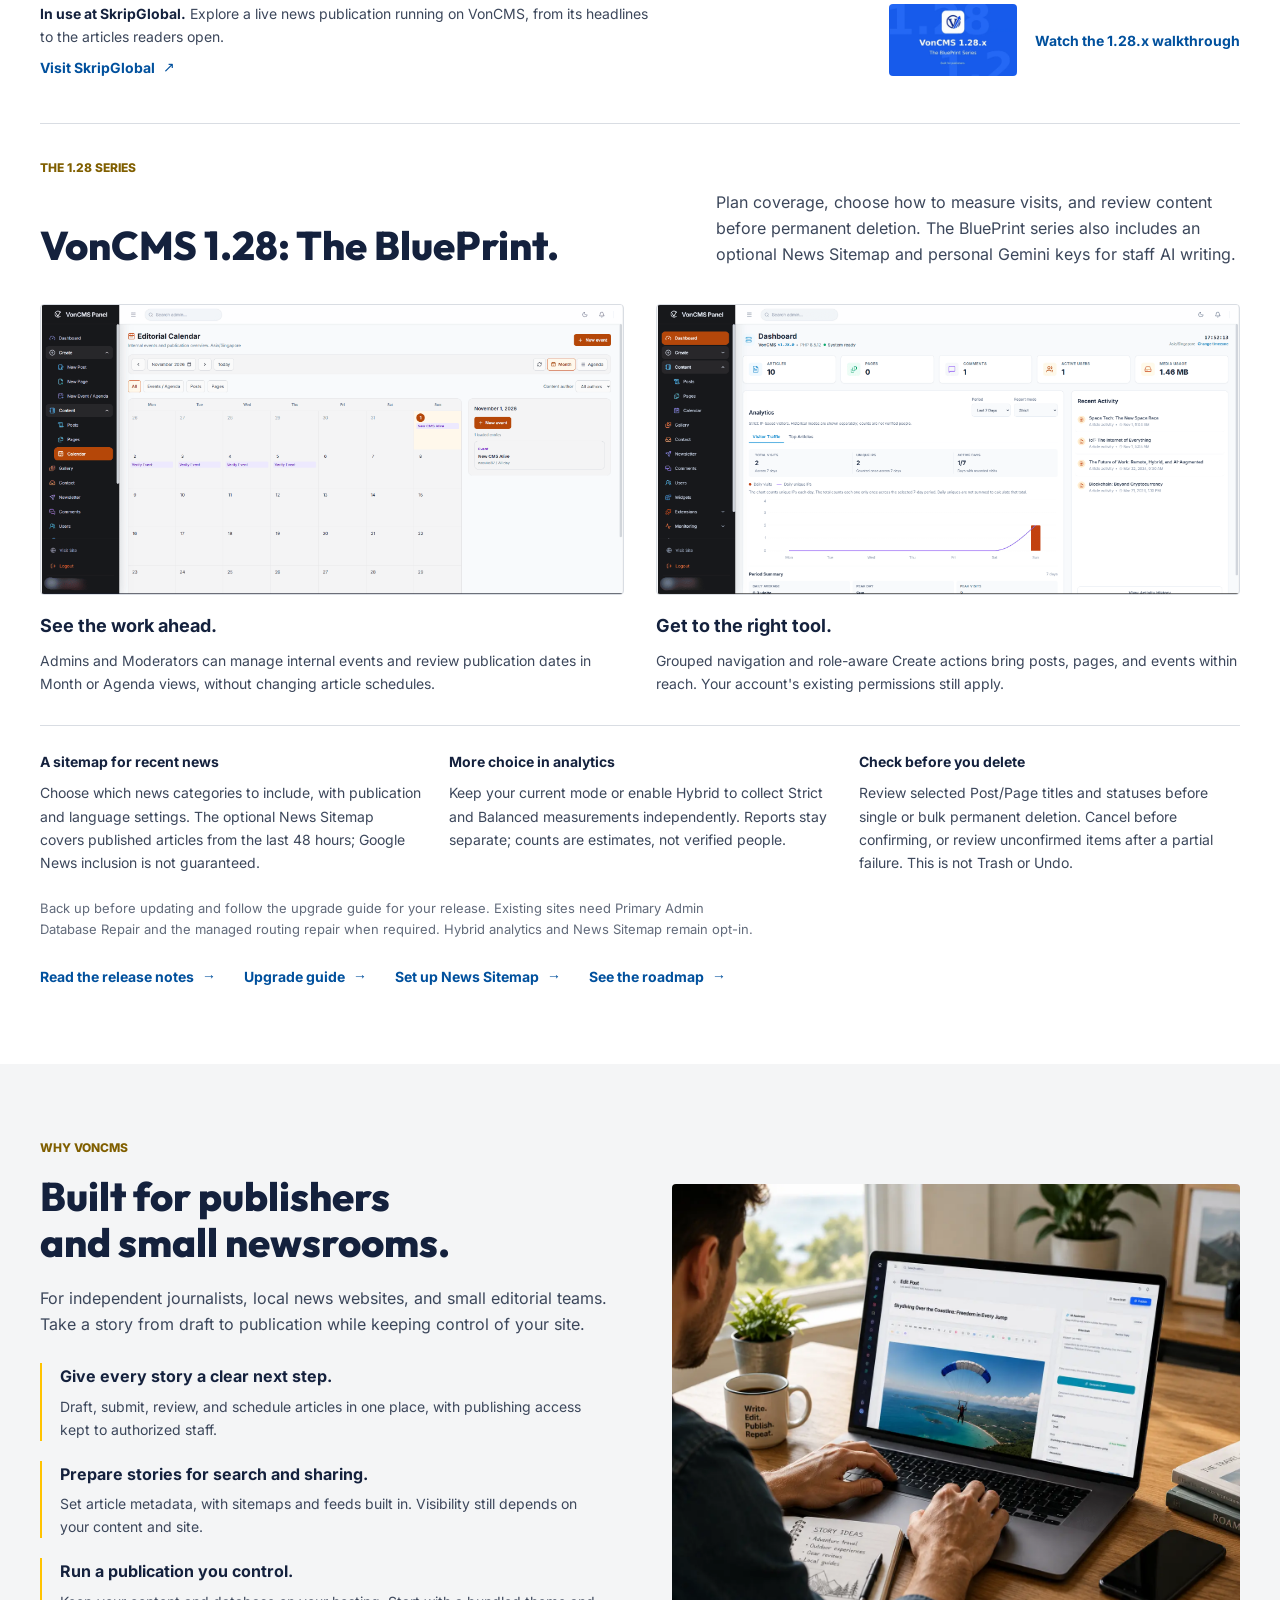
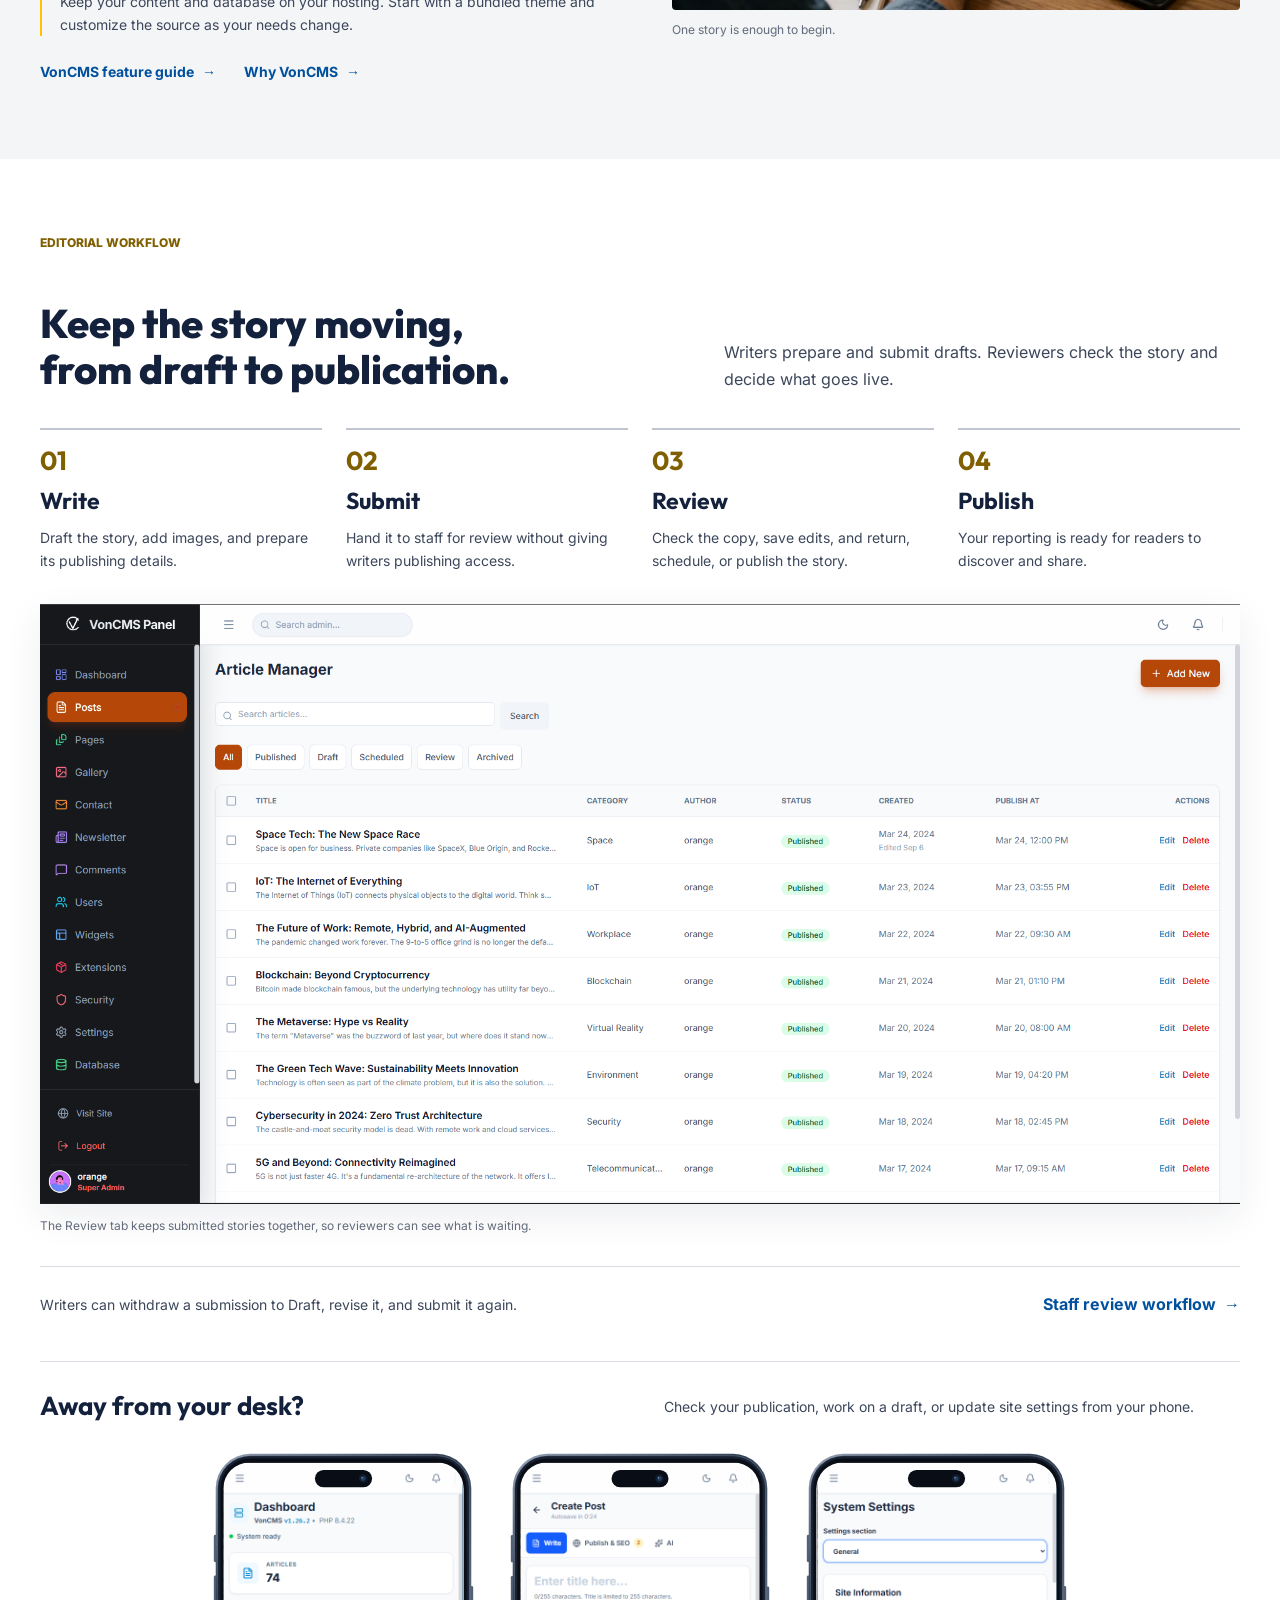
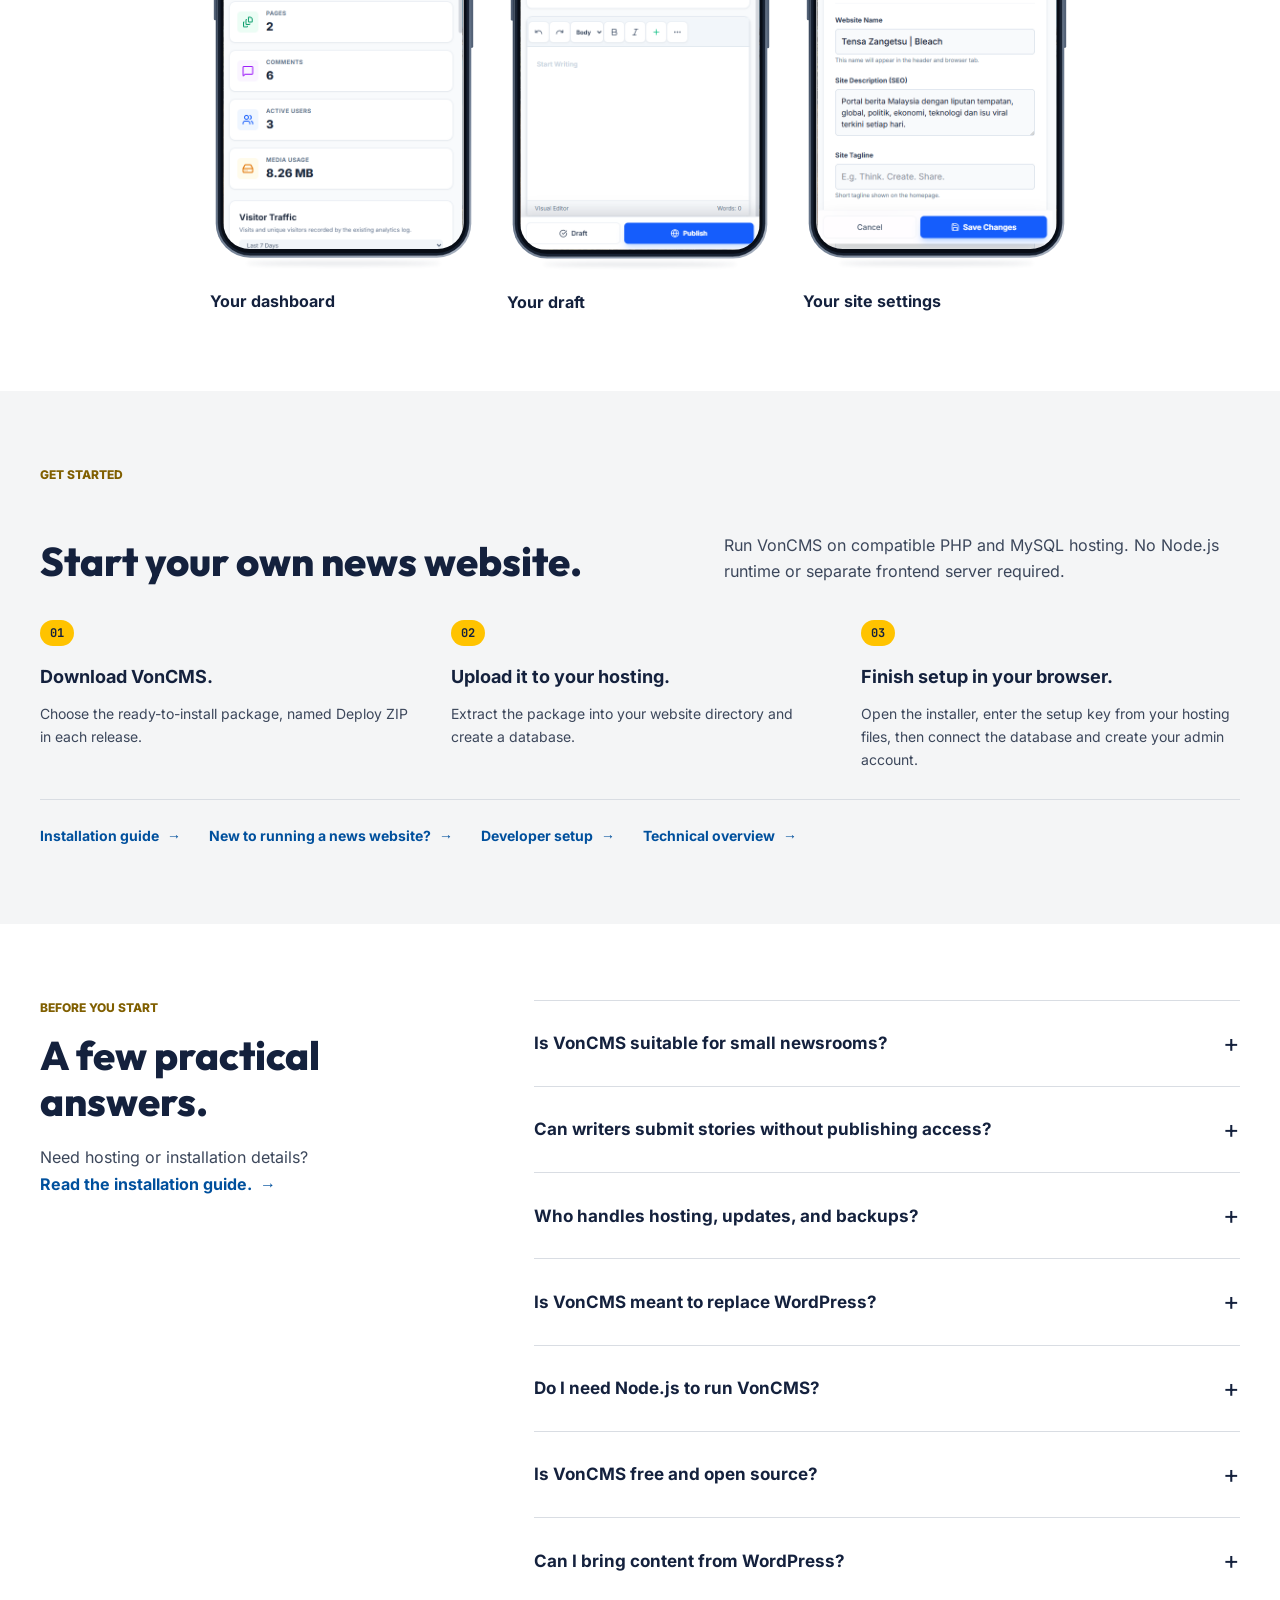
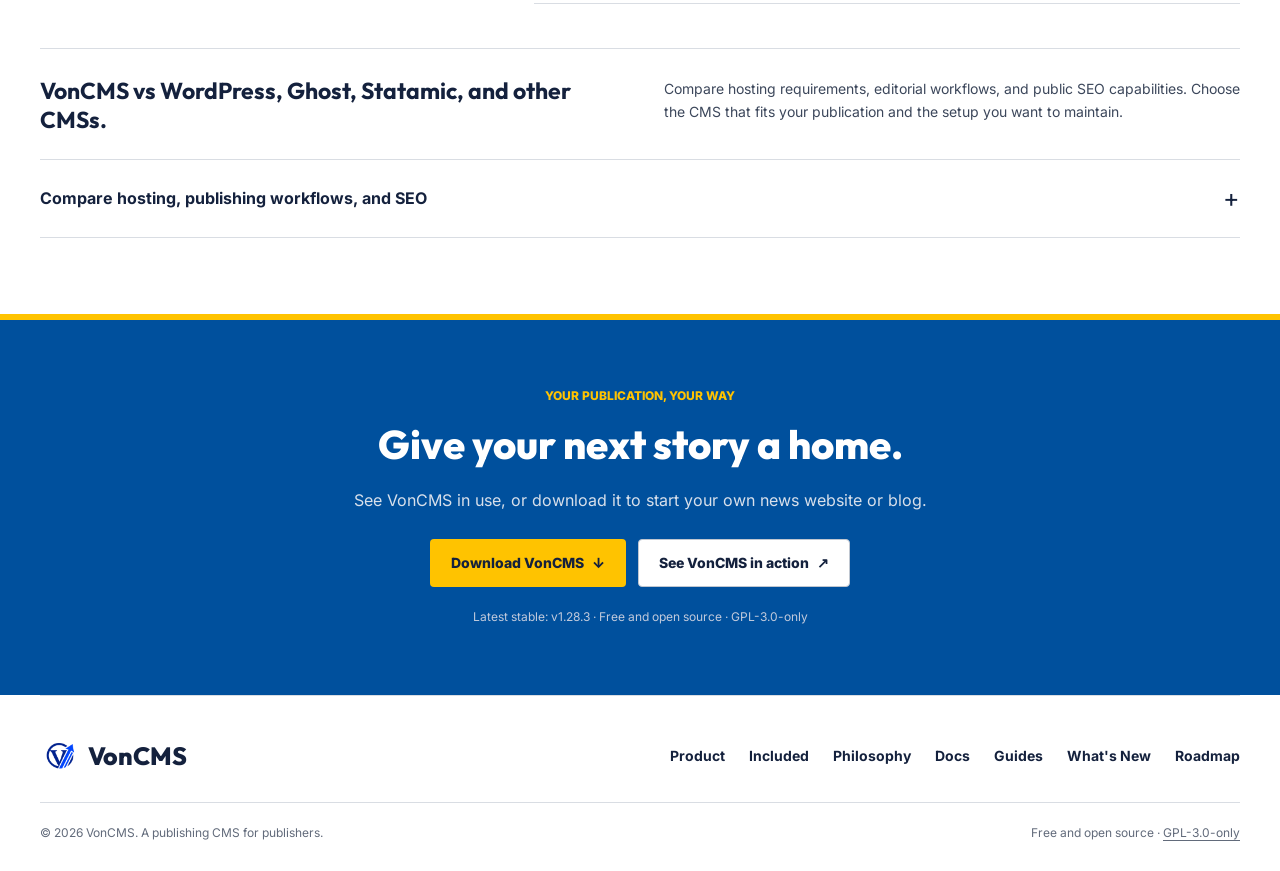
==== commit 7382eeb8: "Polish mockups, download reminder, and Guides hub - Resize the phone frame opening to match the 502x" ====
--- a/index.html
+++ b/index.html
@@ -183,9 +183,9 @@
       <div class="mobile-publishing" id="post-anywhere">
       <div class="mobile-heading"><h3>Away from your desk?</h3><p>Check your publication, work on a draft, or update site settings from your phone.</p></div>
       <div class="mobile-device-grid" role="region" aria-label="VonCMS mobile publishing screens" tabindex="0">
-        <figure><div class="mobile-device-frame"><img class="mobile-device-shell" src="upload/phone-frame.svg?v=20261001-modern" alt="" width="560" height="1120" loading="lazy" decoding="async"><div class="mobile-device-screen"><img class="lightbox-trigger" src="upload/m2.png" alt="VonCMS publishing dashboard with article, page, and visitor statistics on a phone" width="502" height="810" loading="lazy" decoding="async"></div></div><figcaption class="mobile-device-copy"><strong>Your dashboard</strong></figcaption></figure>
-        <figure><div class="mobile-device-frame"><img class="mobile-device-shell" src="upload/phone-frame.svg?v=20261001-modern" alt="" width="560" height="1120" loading="lazy" decoding="async"><div class="mobile-device-screen"><img class="lightbox-trigger" src="upload/m1.png" alt="VonCMS mobile article editor with Write, Publish and SEO, and AI tabs" width="502" height="810" loading="lazy" decoding="async"></div></div><figcaption class="mobile-device-copy"><strong>Your draft</strong></figcaption></figure>
-        <figure><div class="mobile-device-frame"><img class="mobile-device-shell" src="upload/phone-frame.svg?v=20261001-modern" alt="" width="560" height="1120" loading="lazy" decoding="async"><div class="mobile-device-screen"><img class="lightbox-trigger" src="upload/m3.png" alt="VonCMS mobile site settings for publication identity and SEO description" width="502" height="810" loading="lazy" decoding="async"></div></div><figcaption class="mobile-device-copy"><strong>Your site settings</strong></figcaption></figure>
+        <figure><div class="mobile-device-frame"><img class="mobile-device-shell" src="upload/phone-frame.svg?v=20261121-fit" alt="" width="560" height="881" loading="lazy" decoding="async"><div class="mobile-device-screen"><img class="lightbox-trigger" src="upload/m2.png" alt="VonCMS publishing dashboard with article, page, and visitor statistics on a phone" width="502" height="810" loading="lazy" decoding="async"></div></div><figcaption class="mobile-device-copy"><strong>Your dashboard</strong></figcaption></figure>
+        <figure><div class="mobile-device-frame"><img class="mobile-device-shell" src="upload/phone-frame.svg?v=20261121-fit" alt="" width="560" height="881" loading="lazy" decoding="async"><div class="mobile-device-screen"><img class="lightbox-trigger" src="upload/m1.png" alt="VonCMS mobile article editor with Write, Publish and SEO, and AI tabs" width="502" height="810" loading="lazy" decoding="async"></div></div><figcaption class="mobile-device-copy"><strong>Your draft</strong></figcaption></figure>
+        <figure><div class="mobile-device-frame"><img class="mobile-device-shell" src="upload/phone-frame.svg?v=20261121-fit" alt="" width="560" height="881" loading="lazy" decoding="async"><div class="mobile-device-screen"><img class="lightbox-trigger" src="upload/m3.png" alt="VonCMS mobile site settings for publication identity and SEO description" width="502" height="810" loading="lazy" decoding="async"></div></div><figcaption class="mobile-device-copy"><strong>Your site settings</strong></figcaption></figure>
       </div>
       </div>
     </div>
@@ -323,6 +323,6 @@
   <div class="footer-top"><a class="footer-brand" href="index.html"><img src="upload/logo-mark-128.webp" alt="" width="38" height="38"><span>VonCMS</span></a><ul class="footer-links"><li><a href="index.html#product">Product</a></li><li><a href="index.html#included">Included</a></li><li><a href="philosophy.html">Philosophy</a></li><li><a href="docs.html">Docs</a></li><li><a href="guides.html">Guides</a></li><li><a href="whats-new.html">What's New</a></li><li><a href="roadmap.html">Roadmap</a></li></ul></div>
   <div class="footer-bottom"><p>&copy; <span data-current-year>2026</span> VonCMS. A publishing CMS for publishers.</p><p>Free and open source &middot; <a href="https://github.com/Vondereich/VonCMS/blob/main/LICENSE.md">GPL-3.0-only</a></p></div>
 </footer>
-<script src="js/main.js?v=20261116-editor" defer></script>
+<script src="js/main.js?v=20261121-toast" defer></script>
 </body>
 </html>
--- a/css/style.css
+++ b/css/style.css
@@ -76,10 +76,11 @@
 .mobile-heading p { font-size: 14px; }
 .mobile-device-grid { display: grid; grid-template-columns: repeat(3, minmax(0, 1fr)); gap: 30px; max-width: 860px; margin-inline: auto; align-items: start; }
 /* Screen bounds match the transparent opening in phone-frame.svg. */
-.mobile-device-frame { position: relative; aspect-ratio: 1/2; }
+.mobile-device-frame { position: relative; aspect-ratio: 560/881; }
 .mobile-device-frame .mobile-device-shell { position: relative; z-index: 1; width: 100%; height: auto; pointer-events: none; }
-.mobile-device-screen { position: absolute; top: 2.142857%; left: 5%; width: 90%; height: 93.928571%; overflow: hidden; border-radius: 10.912698% / 5.228137%; background: white; }
-.mobile-device-screen img { max-width: none; width: auto; height: 100%; object-fit: contain; }
+/* The opening (504x813) matches the 502x810 phone screenshots, so nothing is cropped. */
+.mobile-device-screen { position: absolute; top: 2.724177%; left: 5%; width: 90%; height: 92.281498%; overflow: hidden; border-radius: 10.912698% / 6.765068%; background: white; }
+.mobile-device-screen img { display: block; width: 100%; height: 100%; object-fit: cover; object-position: top center; }
 .mobile-device-copy { padding-top: 18px; }
 .mobile-device-copy strong { display: block; font-size: 16px; }
 #themes, .why-points, .mobile-publishing, .install-guides a, .comparison-overview, .comparison-detail, .walkthrough-link { scroll-margin-top: calc(var(--nav-height) + 24px); }
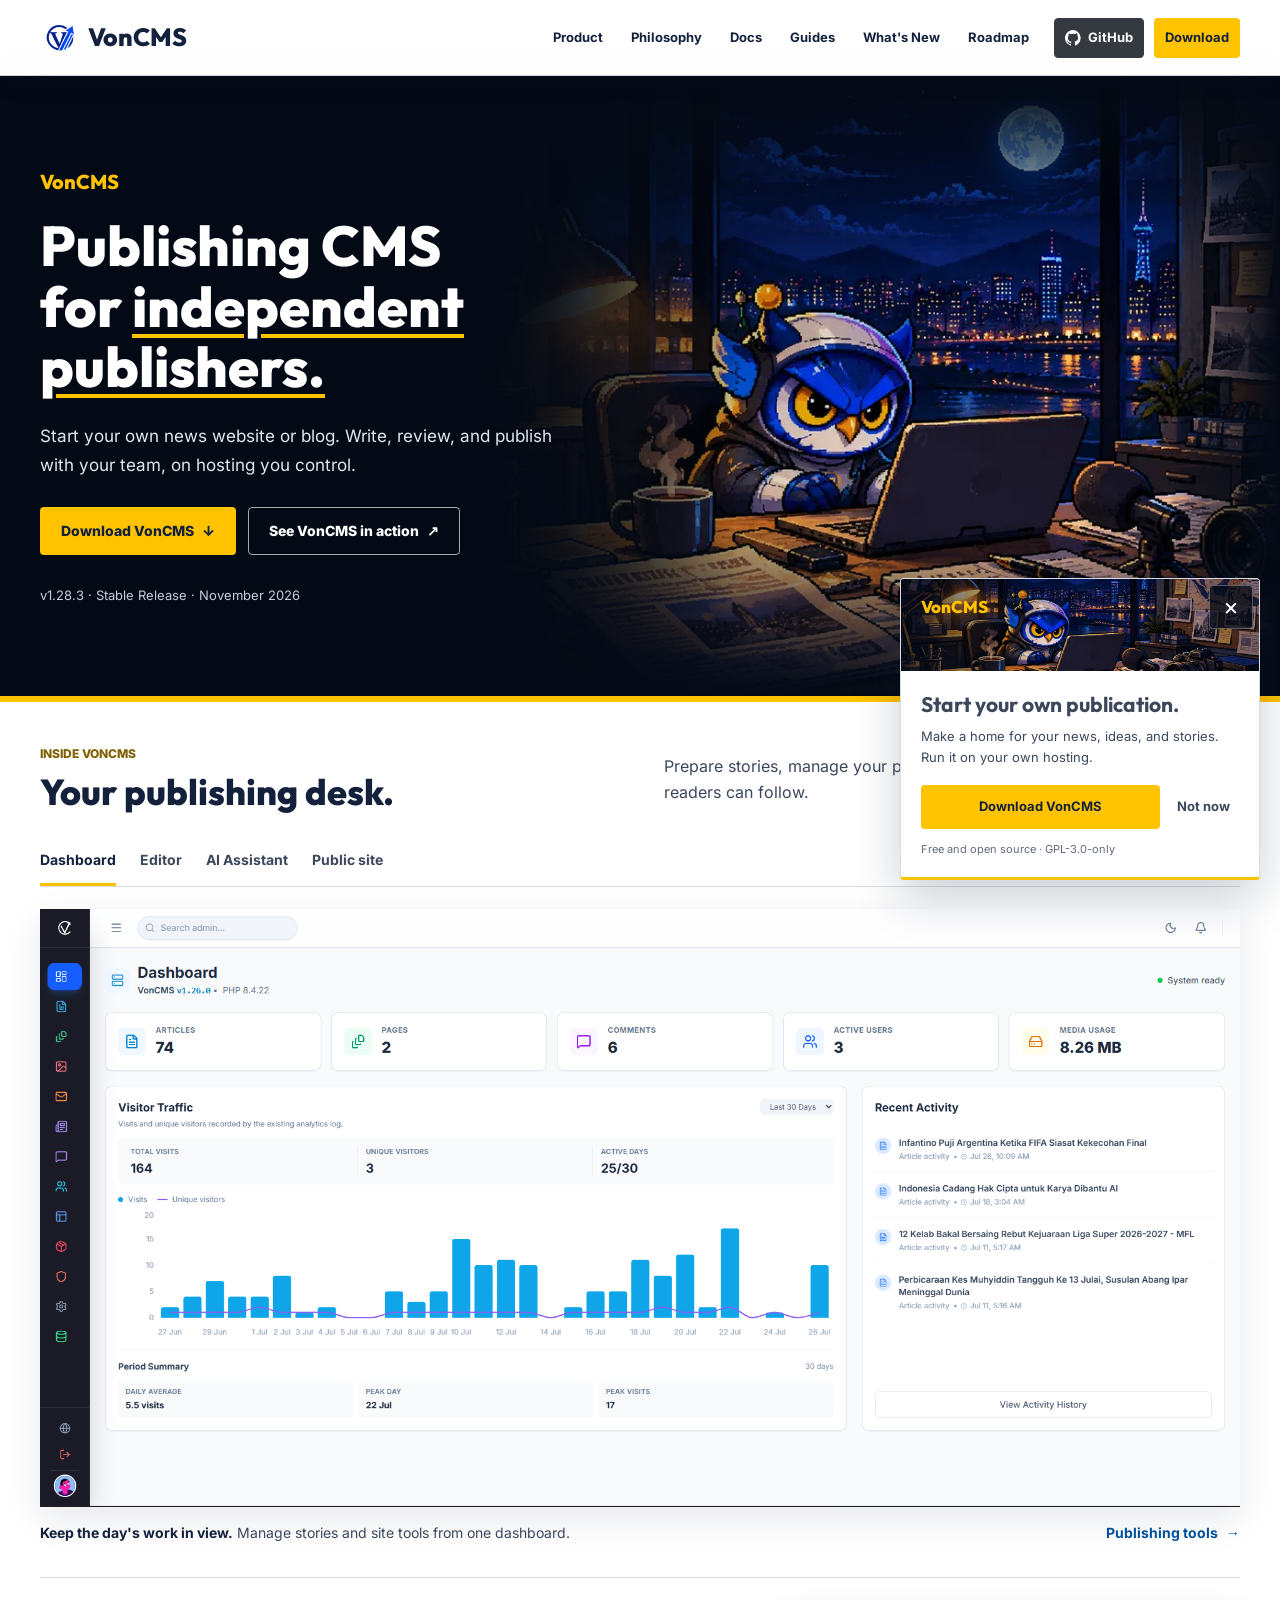
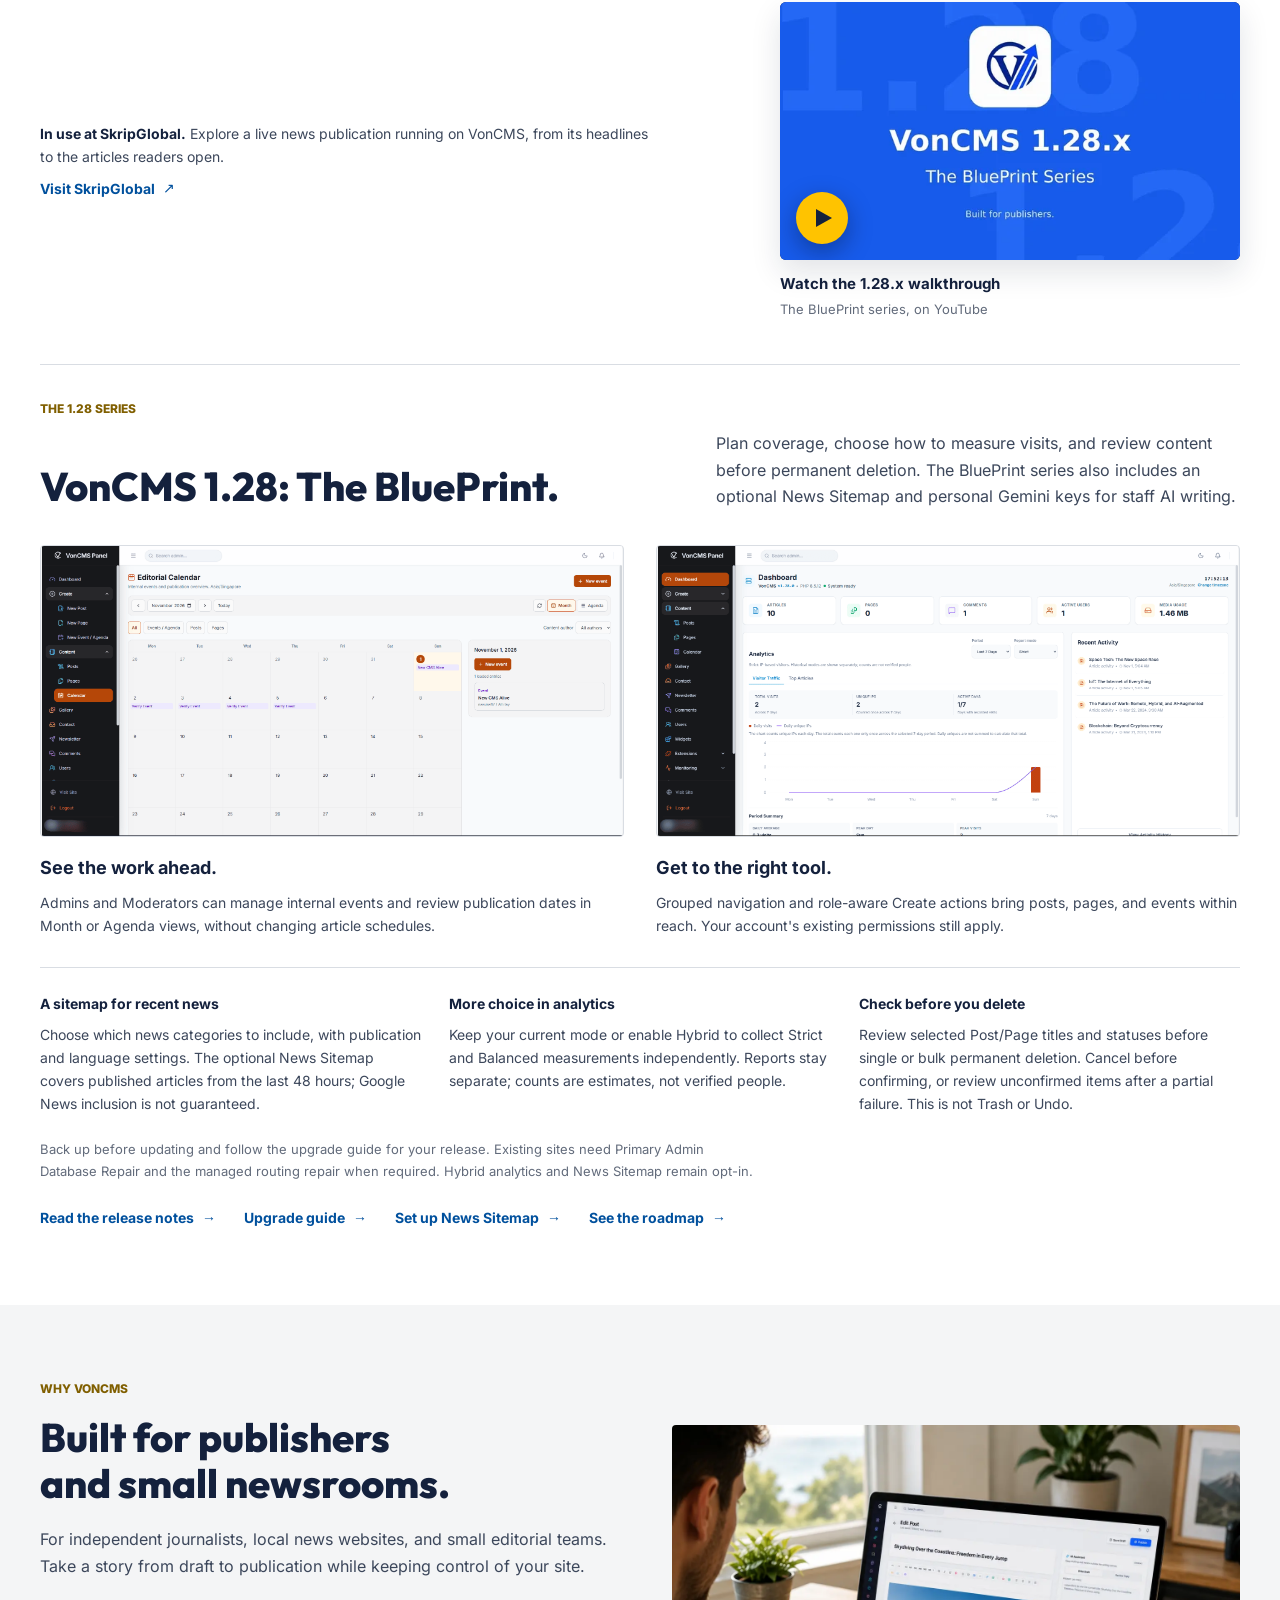
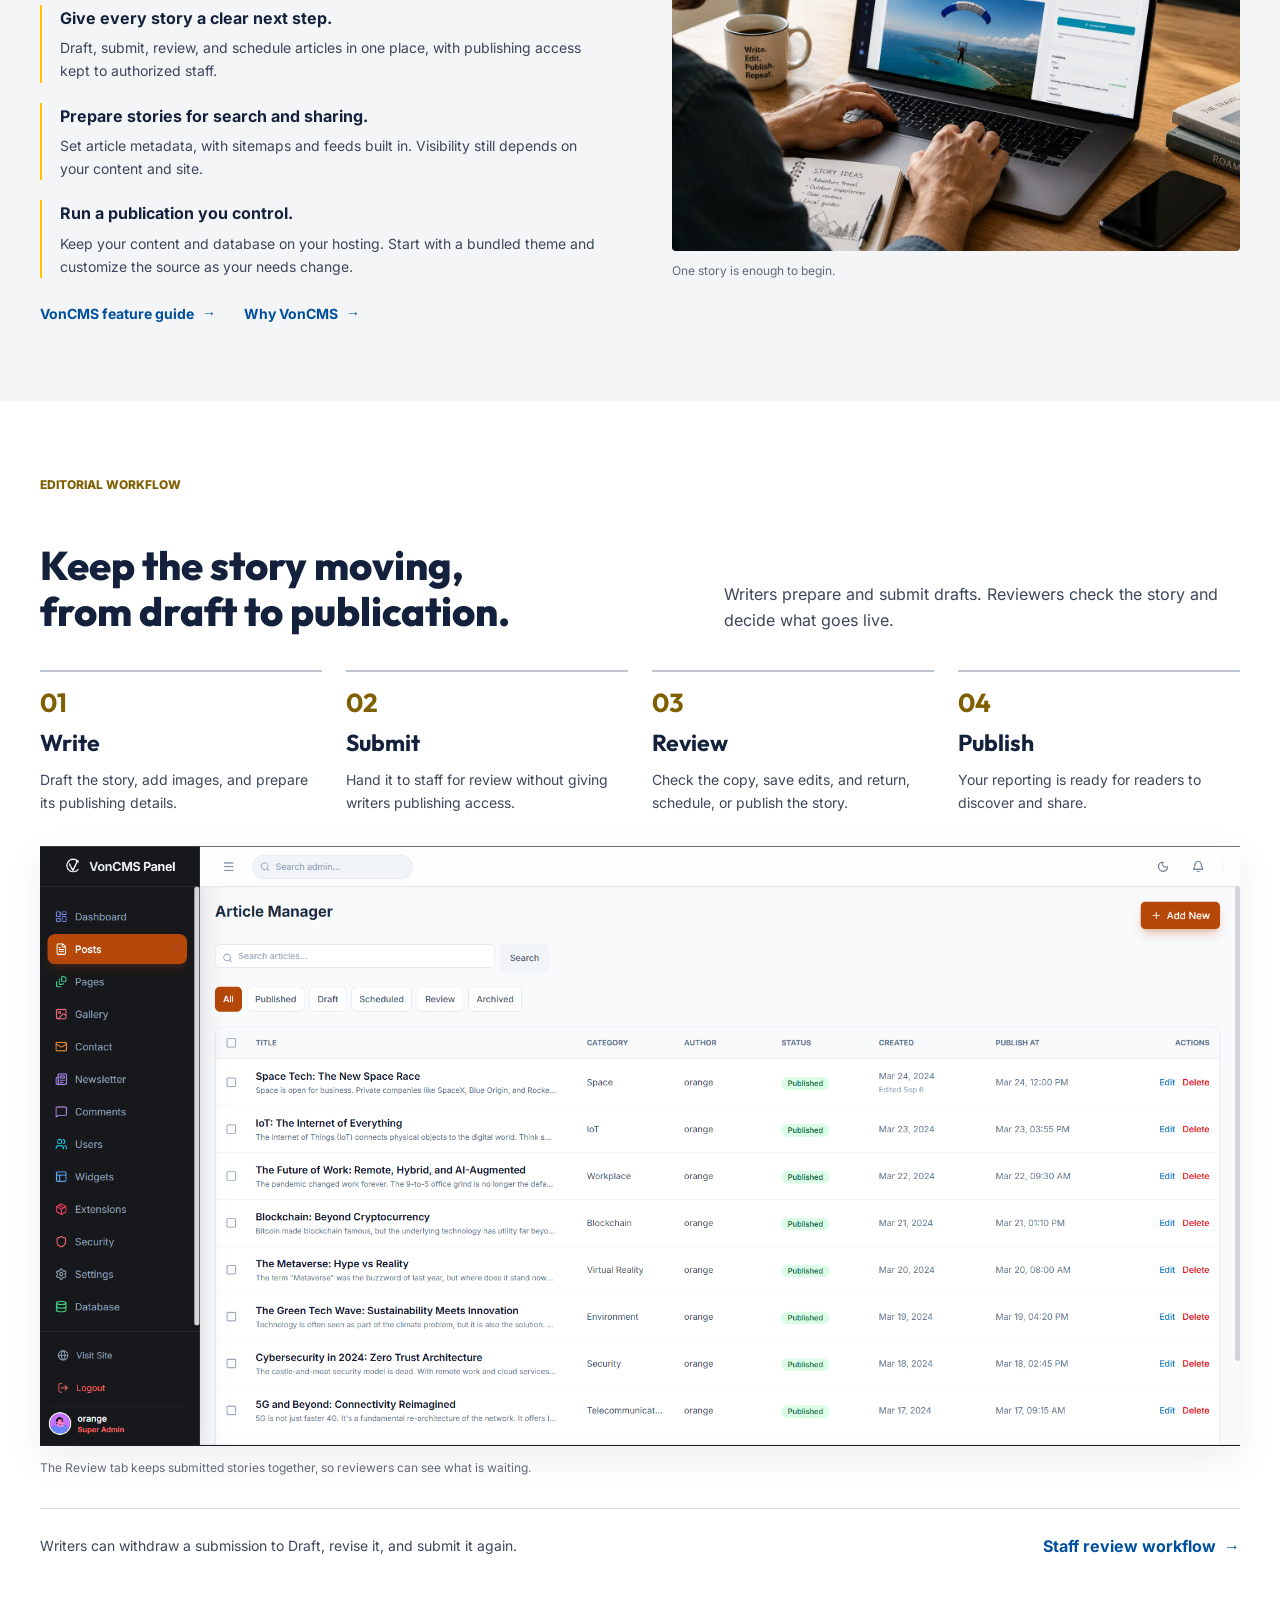
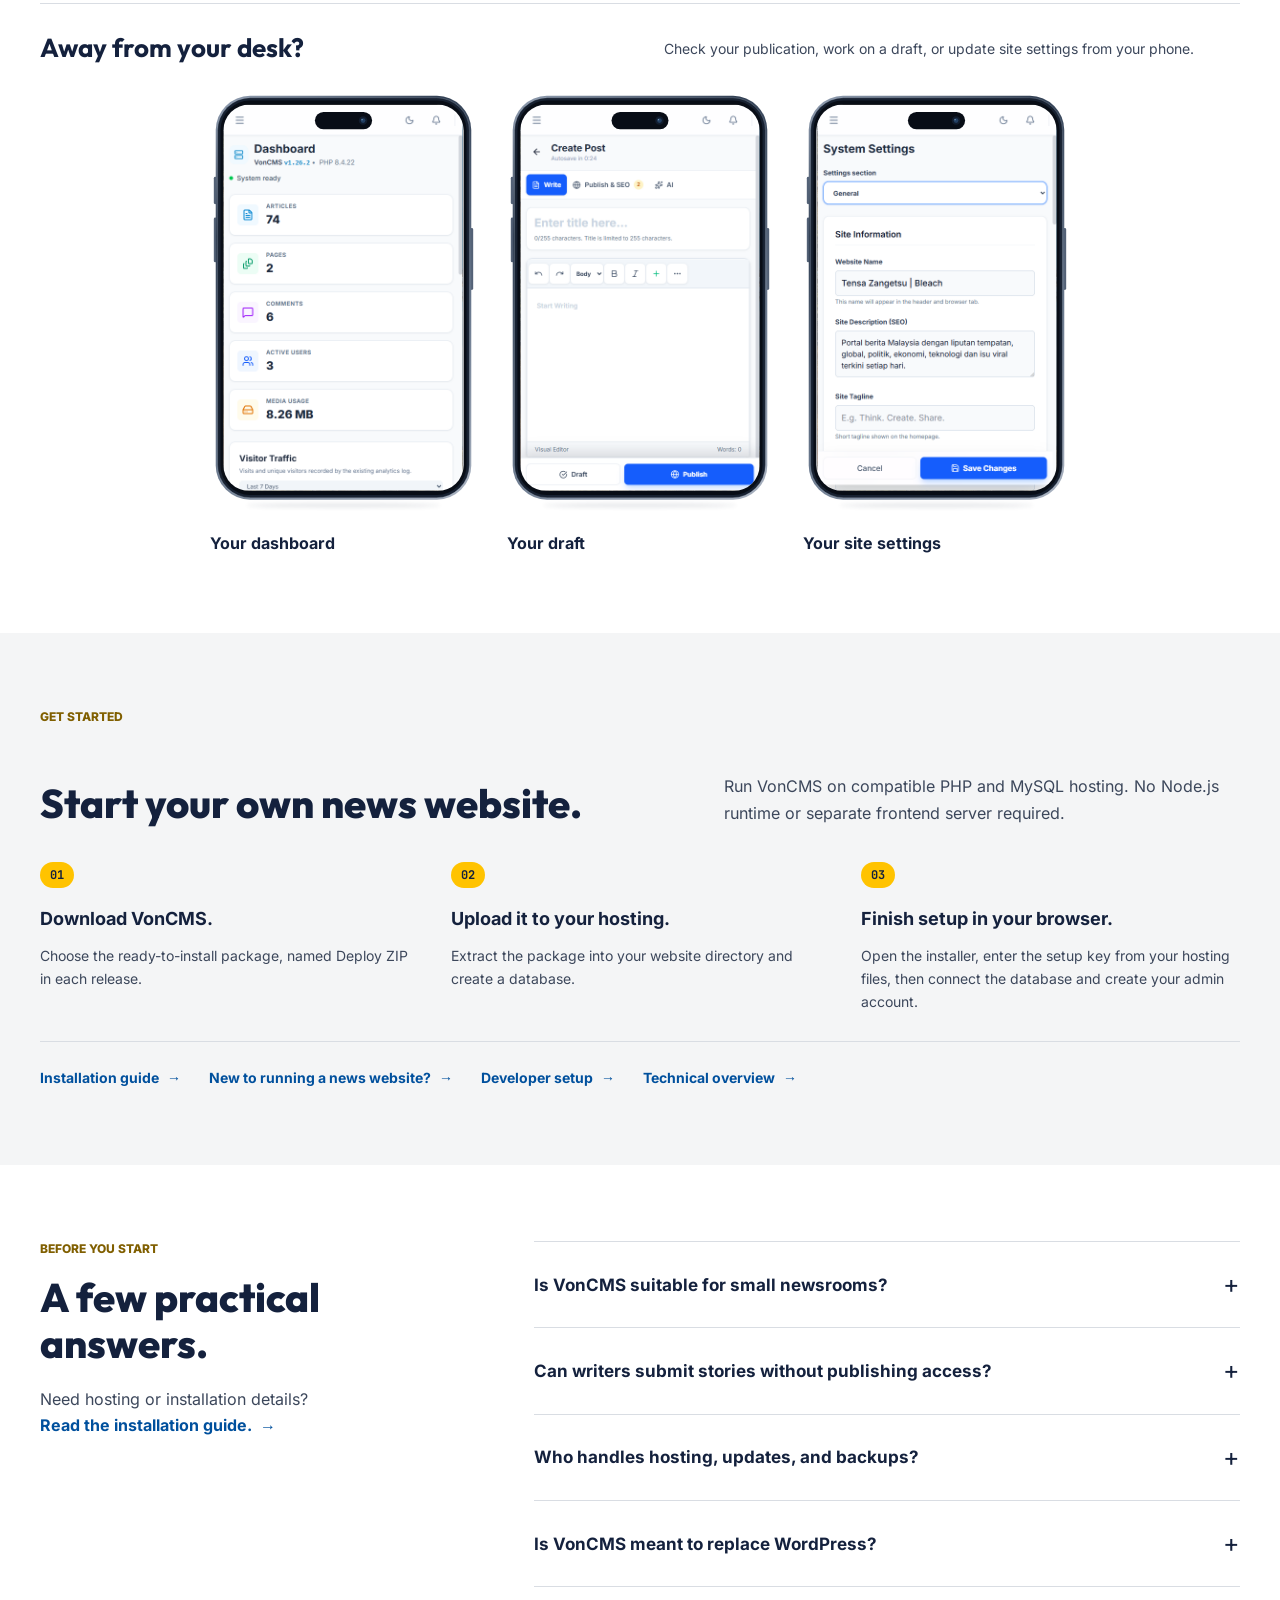
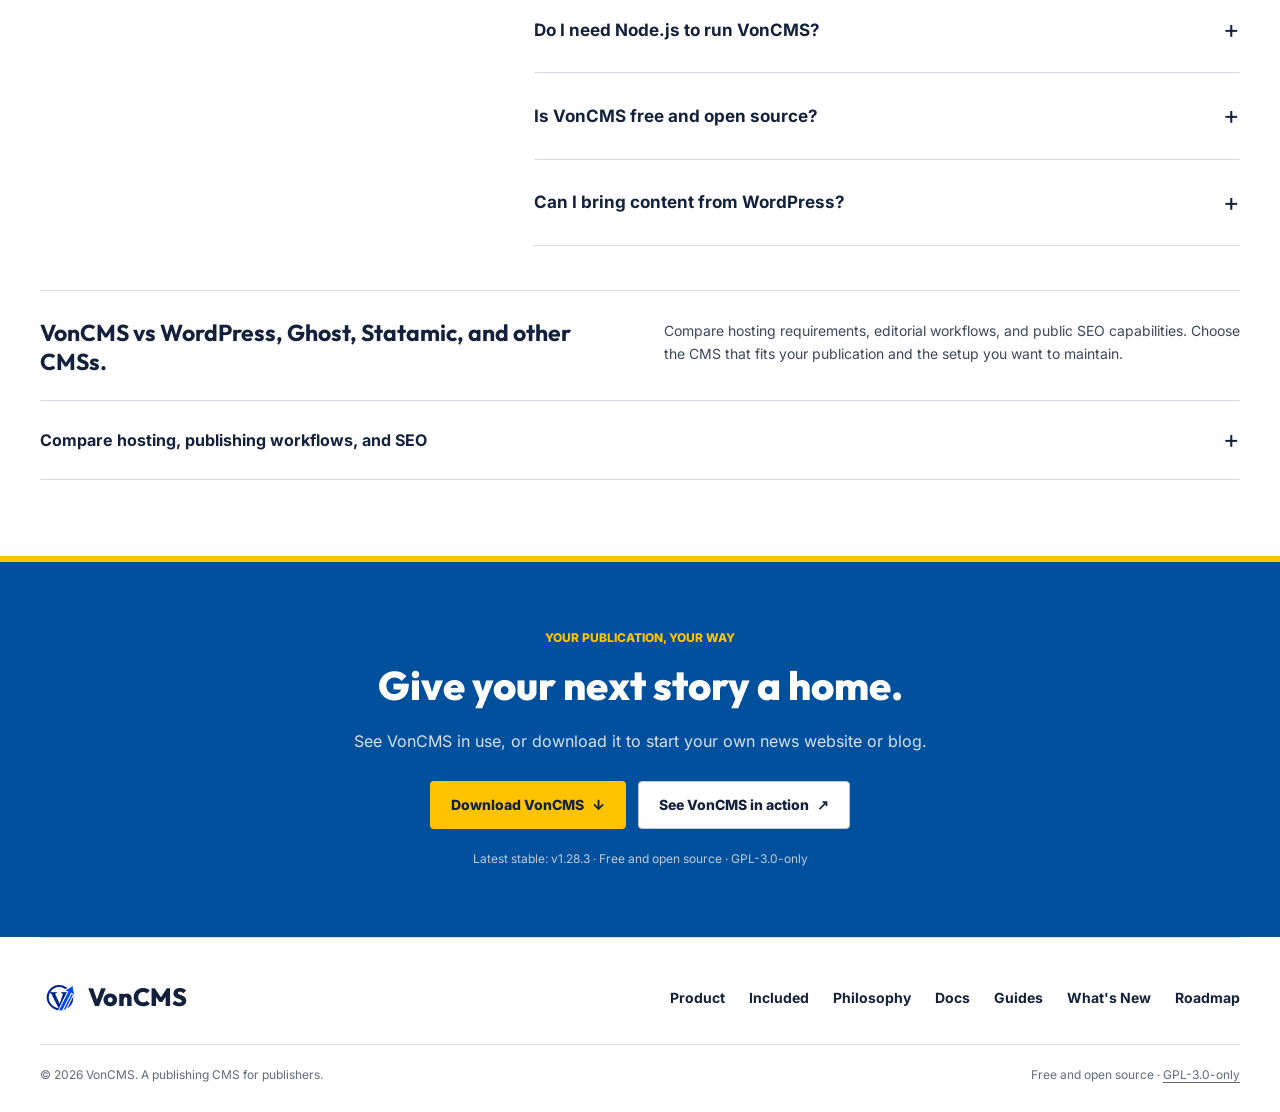
==== commit 0e3ab2f4: "Enlarge homepage walkthrough into a video card Replace the 128px thumbnail link with a 460px card (f" ====
--- a/index.html
+++ b/index.html
@@ -150,7 +150,7 @@
       <figure class="product-panel" id="view-public" data-view="public"><img class="lightbox-trigger" src="upload/TechpressDemo.webp" alt="VonCMS TechPress news website with featured stories and category sections" width="864" height="1582" loading="lazy" decoding="async"><figcaption><span><strong>Give your reporting a home.</strong> TechPress organizes headlines and categories into a public news website.</span><a class="text-link" href="https://skripglobal.com/">See VonCMS in action</a></figcaption></figure>
       <div class="product-proof">
         <div class="production-example"><p><strong>In use at SkripGlobal.</strong> Explore a live news publication running on VonCMS, from its headlines to the articles readers open.</p><a class="text-link" href="https://skripglobal.com/">Visit SkripGlobal</a></div>
-        <a class="walkthrough-link" id="walkthrough" href="https://www.youtube.com/watch?v=b0zECCuoS4w"><img src="upload/walkthrough-blueprint-128.webp" alt="VonCMS 1.28.x The BluePrint Series video walkthrough" width="640" height="360" loading="lazy" decoding="async"><span>Watch the 1.28.x walkthrough</span></a>
+        <a class="walkthrough-link" id="walkthrough" href="https://www.youtube.com/watch?v=b0zECCuoS4w"><span class="walkthrough-thumb"><img src="upload/walkthrough-blueprint-128.webp" alt="" width="640" height="360" loading="lazy" decoding="async"><span class="walkthrough-play" aria-hidden="true"></span></span><span class="walkthrough-text"><strong>Watch the 1.28.x walkthrough</strong><span>The BluePrint series, on YouTube</span></span></a>
       </div>
       <section class="release-preview" id="blueprint" aria-labelledby="blueprint-title">
         <div class="section-heading"><span class="section-kicker">The 1.28 series</span><h2 id="blueprint-title">VonCMS 1.28: The BluePrint.</h2><p>Plan coverage, choose how to measure visits, and review content before permanent deletion. The BluePrint series also includes an optional News Sitemap and personal Gemini keys for staff AI writing.</p></div>
--- a/css/style.css
+++ b/css/style.css
@@ -35,9 +35,17 @@
 .production-example { display: flex; flex-direction: column; align-items: flex-start; gap: 8px; font-size: 14px; }
 .production-example strong { color: var(--navy); }
 .production-example a { flex-shrink: 0; }
-.walkthrough-link { display: grid; grid-template-columns: 128px minmax(0, 1fr); align-items: center; gap: 18px; justify-self: end; font-size: 14px; font-weight: 700; color: var(--blue); }
-.walkthrough-link img { width: 128px; aspect-ratio: 16/9; object-fit: cover; border-radius: 4px; }
-.walkthrough-link:hover { color: var(--navy); }
+.walkthrough-link { display: grid; gap: 12px; justify-self: end; width: min(460px, 100%); color: var(--navy); }
+.walkthrough-thumb { position: relative; display: block; overflow: hidden; border-radius: 6px; background: var(--navy); box-shadow: 0 12px 30px rgba(20,33,61,.12); }
+.walkthrough-thumb img { display: block; width: 100%; aspect-ratio: 16/9; object-fit: cover; transition: transform .25s; }
+.walkthrough-play { position: absolute; left: 16px; bottom: 16px; width: 52px; height: 52px; border-radius: 50%; background: var(--yellow); box-shadow: 0 8px 24px rgba(4,10,21,.35); transition: transform .2s, background .2s; }
+.walkthrough-play::after { content: ""; position: absolute; top: 50%; left: 50%; margin: -9px 0 0 -6px; border-style: solid; border-width: 9px 0 9px 16px; border-color: transparent transparent transparent var(--navy); }
+.walkthrough-text { display: grid; gap: 2px; }
+.walkthrough-text strong { font-size: 15px; }
+.walkthrough-text span { color: var(--muted); font-size: 13px; }
+.walkthrough-link:hover .walkthrough-play, .walkthrough-link:focus-visible .walkthrough-play { transform: scale(1.08); background: var(--yellow-hover); }
+.walkthrough-link:hover .walkthrough-thumb img { transform: scale(1.03); }
+.walkthrough-link:hover strong { color: var(--blue); }
 .release-preview { margin-top: 44px; padding-top: 36px; border-top: 1px solid var(--line); scroll-margin-top: calc(var(--nav-height) + 24px); }
 .release-preview .section-heading { gap: 12px 48px; }
 .release-preview .section-kicker { margin-bottom: 0; }
@@ -206,8 +214,8 @@
   .product-heading h2, .product-heading p { grid-column: 1; grid-row: auto; }
   .product-heading h2 { font-size: 30px; }
   .product-proof { grid-template-columns: 1fr; }
-  .walkthrough-link { justify-self: start; grid-template-columns: 112px minmax(0, 1fr); }
-  .walkthrough-link img { width: 112px; }
+  .walkthrough-link { justify-self: stretch; width: 100%; }
+  .walkthrough-play { left: 12px; bottom: 12px; width: 44px; height: 44px; }
   .product-tabs { flex-wrap: nowrap; gap: 0 24px; overflow-x: auto; scrollbar-width: thin; }
   .product-tabs a { flex-shrink: 0; font-size: 13px; }
   .product-panel figcaption { flex-direction: column; gap: 8px; }
